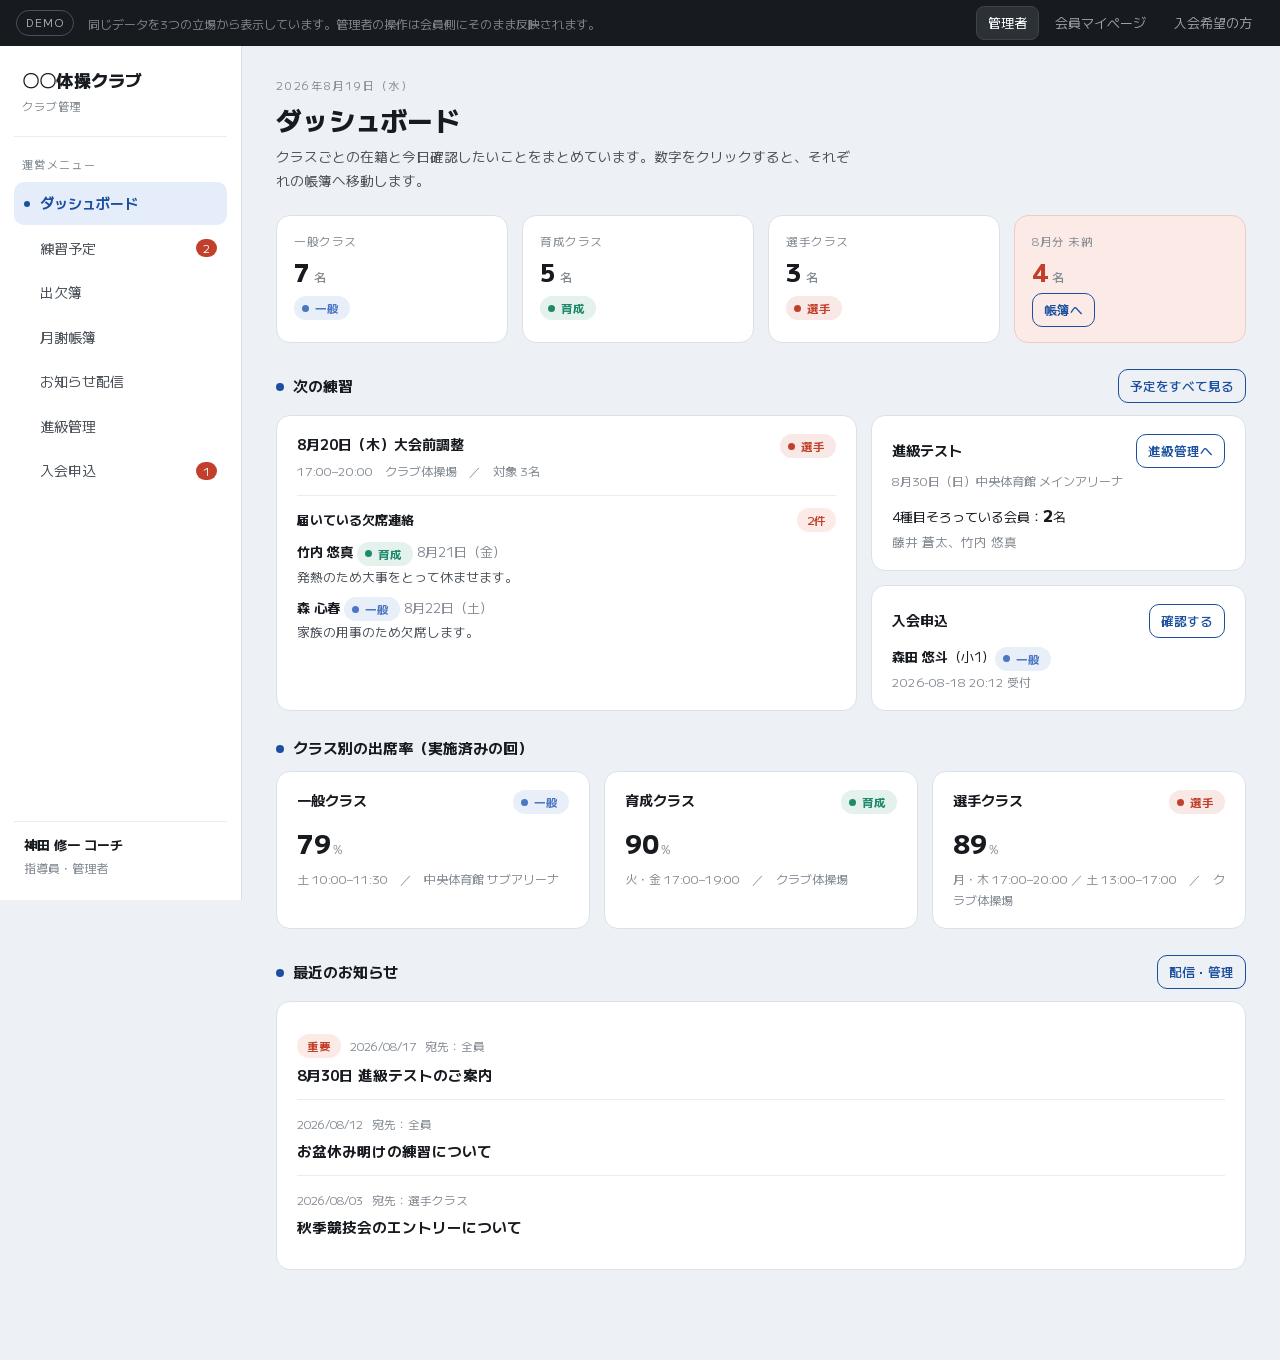
==== index.html @ c378fc6d "Rename index (6).html to index.html" ====
<!DOCTYPE html>
<html lang="ja">
<head>
<meta charset="utf-8">
<meta name="viewport" content="width=device-width, initial-scale=1">
<title>〇〇体操クラブ ｜ クラブ管理システム（デモ）</title>
<meta name="description" content="練習予定・出欠・月謝・お知らせ・進級・入会手続きをまとめた体操クラブ管理システムの画面モック">
<link rel="preconnect" href="https://fonts.googleapis.com">
<link rel="preconnect" href="https://fonts.gstatic.com" crossorigin>
<link href="https://fonts.googleapis.com/css2?family=M+PLUS+1:wght@400;500;700;800&display=swap" rel="stylesheet">
<style>
:root{
  --ink:#171a1f; --ink70:#4b5158; --ink45:#848b93;
  --chalk:#edf0f5; --card:#fff; --line:#dbe1e9; --line-soft:#e9edf2;
  --mat:#1b4fa0; --mat-mid:#2c66c2; --mat-pale:#e5edfa;
  --gen:#4a76c4; --dev:#1f8a6b; --ath:#c2402b;
  --ok:#1f8a6b; --ok-pale:#e2f2ec;
  --bad:#c2402b; --bad-pale:#fbeae6;
  --warn:#a9762a; --warn-pale:#fbf1dd;
  --r:14px;
}
*{box-sizing:border-box}
html,body{margin:0;padding:0}
body{
  background:var(--chalk); color:var(--ink);
  font-family:"M PLUS 1",-apple-system,BlinkMacSystemFont,"Hiragino Sans","Noto Sans JP",sans-serif;
  font-size:15px; line-height:1.75; -webkit-font-smoothing:antialiased;
}
h1,h2,h3,h4{margin:0;font-weight:700;line-height:1.45}
p{margin:0}
button{font:inherit;color:inherit;cursor:pointer}
a{color:var(--mat)}
.dela{font-weight:800}
.num{font-variant-numeric:tabular-nums}

/* ---------- demo bar ---------- */
.demobar{position:sticky;top:0;z-index:60;background:var(--ink);color:#e8ecf1;
  display:flex;align-items:center;gap:14px;padding:0 16px;height:46px}
.demobar .tag{font-size:11px;letter-spacing:.14em;border:1px solid #4a5058;border-radius:99px;padding:2px 9px;color:#aeb5bd;white-space:nowrap}
.demobar .hint{font-size:12px;color:#7d848c}
@media(max-width:820px){.demobar .hint{display:none}}
.roleset{display:flex;gap:4px;margin-left:auto;overflow:auto}
.roleset button{background:transparent;border:1px solid transparent;color:#99a1a9;border-radius:8px;padding:5px 11px;font-size:13px;white-space:nowrap}
.roleset button:hover{color:#fff}
.roleset button[aria-pressed=true]{background:#2c3138;color:#fff;border-color:#3e444c}

/* ---------- shell ---------- */
.shell{display:grid;grid-template-columns:242px 1fr;align-items:start}
.side{position:sticky;top:46px;height:calc(100vh - 46px);background:var(--card);
  border-right:1px solid var(--line);padding:22px 14px;display:flex;flex-direction:column}
.brand{padding:0 8px 18px;border-bottom:1px solid var(--line-soft);margin-bottom:16px}
.brand .nm{font-weight:800;font-size:17px;letter-spacing:.01em;display:block;line-height:1.4}
.brand .sub{font-size:11px;color:var(--ink45);letter-spacing:.1em;margin-top:4px}
.navlabel{font-size:11px;color:var(--ink45);letter-spacing:.12em;padding:0 8px;margin:2px 0 8px}
.nav{display:flex;flex-direction:column;gap:2px}
.nav button{display:flex;align-items:center;gap:10px;width:100%;text-align:left;background:none;border:0;
  padding:9px 10px;border-radius:10px;color:var(--ink70);font-size:14px}
.nav button:hover{background:var(--chalk);color:var(--ink)}
.nav button[aria-current=page]{background:var(--mat-pale);color:var(--mat);font-weight:700}
.nav .mk{width:6px;height:6px;border-radius:99px;background:transparent;flex:none}
.nav button[aria-current=page] .mk{background:var(--mat)}
.nav .badge{margin-left:auto;background:var(--bad);color:#fff;border-radius:99px;font-size:11px;padding:0 7px;line-height:18px}
.whoami{margin-top:auto;padding:12px 10px 0;border-top:1px solid var(--line-soft);font-size:12px;color:var(--ink45)}
.whoami b{display:block;color:var(--ink);font-size:13px}
.main{padding:30px 34px 90px;max-width:1140px}

/* ========== PC / スマホ の切り替え（body[data-ui] で分岐） ========== */
.mtop,.tabbar,.sheet{display:none}

body[data-ui=mobile] .side{display:none}
body[data-ui=mobile] .shell{grid-template-columns:1fr}
body[data-ui=mobile] .main{padding:16px 14px calc(78px + env(safe-area-inset-bottom))}

/* 上部アプリバー */
body[data-ui=mobile] .mtop{display:flex;align-items:center;gap:10px;position:sticky;top:46px;z-index:40;
  background:var(--card);border-bottom:1px solid var(--line);padding:10px 14px}
body[data-ui=mobile] .mtop .nm{font-weight:800;font-size:14px;line-height:1.3}
body[data-ui=mobile] .mtop .nm small{display:block;font-weight:400;font-size:11px;color:var(--ink45)}
body[data-ui=mobile] .mtop .who{margin-left:auto;font-size:11px;color:var(--ink45);text-align:right;line-height:1.4}
body[data-ui=mobile] .mtop .who b{display:block;color:var(--ink);font-size:12px;font-weight:700}

/* 下部タブバー */
body[data-ui=mobile] .tabbar{display:flex;position:fixed;left:0;right:0;bottom:0;z-index:55;
  background:var(--card);border-top:1px solid var(--line);
  padding:6px 4px calc(6px + env(safe-area-inset-bottom));box-shadow:0 -2px 14px rgba(18,20,24,.05)}
.tabbar button{flex:1;background:none;border:0;padding:5px 2px 3px;border-radius:10px;
  display:flex;flex-direction:column;align-items:center;gap:3px;color:var(--ink45);position:relative}
.tabbar button svg{width:22px;height:22px;stroke:currentColor;fill:none;stroke-width:1.7;stroke-linecap:round;stroke-linejoin:round}
.tabbar .tl{font-size:10.5px;letter-spacing:-.02em;line-height:1.2}
.tabbar button[aria-current=page]{color:var(--mat)}
.tabbar button[aria-current=page] .tl{font-weight:700}
.tabbar .dot{position:absolute;top:2px;right:calc(50% - 18px);min-width:15px;height:15px;line-height:15px;
  border-radius:99px;background:var(--bad);color:#fff;font-size:9.5px;font-weight:700;text-align:center;padding:0 4px}

/* 「その他」のボトムシート */
.sheet{position:fixed;inset:0;z-index:70;align-items:flex-end}
.sheet.on{display:flex}
.sheet .bg{position:absolute;inset:0;background:rgba(18,20,24,.42)}
.sheet .panel{position:relative;width:100%;background:#fff;border-radius:18px 18px 0 0;
  padding:10px 14px calc(18px + env(safe-area-inset-bottom));max-height:76vh;overflow:auto}
.sheet .grip{width:38px;height:4px;border-radius:99px;background:var(--line);margin:4px auto 12px}
.sheet .item{display:flex;align-items:center;gap:12px;width:100%;background:none;border:0;
  padding:13px 8px;border-radius:12px;font-size:15px;color:var(--ink);text-align:left}
.sheet .item:active{background:var(--chalk)}
.sheet .item svg{width:21px;height:21px;stroke:var(--ink45);fill:none;stroke-width:1.7;stroke-linecap:round;stroke-linejoin:round}
.sheet .item[aria-current=page]{color:var(--mat);font-weight:700}
.sheet .item[aria-current=page] svg{stroke:var(--mat)}
.sheet .item .badge{margin-left:auto;background:var(--bad);color:#fff;border-radius:99px;font-size:11px;padding:0 7px;line-height:18px}

/* スマホ向けの寸法調整 */
body[data-ui=mobile] .phead{margin-bottom:16px}
body[data-ui=mobile] .phead h1{font-size:21px}
body[data-ui=mobile] .phead .lede{font-size:12.5px;margin-top:6px}
body[data-ui=mobile] .card{padding:15px 16px;border-radius:12px}
body[data-ui=mobile] .sechead{margin:20px 0 10px}
body[data-ui=mobile] .g2,body[data-ui=mobile] .g3,body[data-ui=mobile] .g4,
body[data-ui=mobile] .g-2-1,body[data-ui=mobile] .gcards{grid-template-columns:1fr}
body[data-ui=mobile] .gstat{grid-template-columns:repeat(2,1fr);gap:10px}
body[data-ui=mobile] .stat{padding:12px 13px}
body[data-ui=mobile] .stat .v{font-size:21px}
body[data-ui=mobile] .btn{padding:9px 15px}
body[data-ui=mobile] .tabs{overflow-x:auto;flex-wrap:nowrap;padding-bottom:2px;margin:0 -14px;padding-left:14px;padding-right:14px}
body[data-ui=mobile] .tabs button{flex:none}
body[data-ui=mobile] .next{padding:18px 18px;border-radius:12px}
body[data-ui=mobile] .next .when{font-size:20px}
body[data-ui=mobile] .ses{gap:12px}
body[data-ui=mobile] .ses .a{width:100%;order:3;padding-left:70px}
body[data-ui=mobile] .ses{flex-wrap:wrap}
body[data-ui=mobile] .stamps{gap:6px}
body[data-ui=mobile] .stamp .ring{max-width:52px;font-size:17px}
body[data-ui=mobile] .modal .box{border-radius:16px 16px 0 0;align-self:flex-end;max-height:92vh}
body[data-ui=mobile] .modal{padding:0;align-items:flex-end}

/* スマホ用リスト（テーブルの代わり） */
.mlist{display:flex;flex-direction:column;gap:8px}
.mrow{display:flex;align-items:center;gap:11px;background:var(--card);border:1px solid var(--line);
  border-radius:12px;padding:11px 13px}
.mrow .t{flex:1;min-width:0}
.mrow .t b{display:block;font-size:14px;font-weight:700;line-height:1.35}
.mrow .t small{display:block;font-size:11.5px;color:var(--ink45);line-height:1.4}
.mrow .r{flex:none;text-align:right}
.seg{display:flex;gap:4px;flex:none}
.seg button{width:38px;height:36px;border-radius:9px;border:1px solid var(--line);background:#fff;
  font-size:15px;color:var(--ink45);padding:0}
.seg button[aria-pressed=true][data-v=present]{background:var(--ok-pale);border-color:var(--ok);color:var(--ok);font-weight:700}
.seg button[aria-pressed=true][data-v=late]{background:var(--warn-pale);border-color:var(--warn);color:var(--warn);font-weight:700}
.seg button[aria-pressed=true][data-v=absent]{background:var(--bad-pale);border-color:var(--bad);color:var(--bad);font-weight:700}
.picker{display:flex;gap:6px;overflow-x:auto;padding:2px 14px 4px;margin:0 -14px}
.picker button{flex:none;border:1px solid var(--line);background:var(--card);border-radius:12px;
  padding:8px 12px;font-size:12.5px;color:var(--ink70);line-height:1.35;text-align:center;white-space:nowrap}
.picker button b{display:block;font-size:15px;font-weight:800;color:var(--ink)}
.picker button[aria-pressed=true]{background:var(--ink);border-color:var(--ink);color:#fff}
.picker button[aria-pressed=true] b{color:#fff}

@media(prefers-reduced-motion:reduce){*{transition:none!important;animation:none!important}}

/* ---------- head ---------- */
.phead{margin-bottom:22px}
.eyebrow{font-size:11px;letter-spacing:.16em;color:var(--ink45);margin-bottom:7px}
.phead h1{font-weight:800;font-size:26px;letter-spacing:.01em;line-height:1.35}
.phead .lede{color:var(--ink70);font-size:13.5px;margin-top:8px;max-width:64ch}

/* ---------- primitives ---------- */
.card{background:var(--card);border:1px solid var(--line);border-radius:var(--r);padding:18px 20px}
.card h3{font-size:14px}
.card .cardnote{font-size:12px;color:var(--ink45);margin-top:2px}
.grid{display:grid;gap:14px}
.g2{grid-template-columns:repeat(2,1fr)}
.g3{grid-template-columns:repeat(3,1fr)}
.g4{grid-template-columns:repeat(4,1fr)}
.g-2-1{grid-template-columns:1.55fr 1fr}
@media(max-width:920px){.g2,.g3,.g4,.g-2-1{grid-template-columns:1fr}}
.stack{display:flex;flex-direction:column;gap:14px}
.row{display:flex;align-items:center;gap:10px;flex-wrap:wrap}
.spread{display:flex;align-items:baseline;justify-content:space-between;gap:12px}
.sechead{display:flex;align-items:center;justify-content:space-between;gap:12px;margin:26px 0 12px;flex-wrap:wrap}
.sechead h2{font-size:15px}
.sechead h2::before{content:"";display:inline-block;width:8px;height:8px;border-radius:99px;background:var(--mat);margin-right:9px;vertical-align:1px}

.stat{background:var(--card);border:1px solid var(--line);border-radius:var(--r);padding:15px 17px}
.stat .k{font-size:11.5px;color:var(--ink45);letter-spacing:.05em}
.stat .v{font-weight:800;font-size:24px;line-height:1.3;margin-top:5px}
.stat .v small{font-weight:500;font-size:12px;color:var(--ink45);margin-left:4px}
.stat.warn{border-color:#eccdc4;background:var(--bad-pale)}
.stat.warn .v{color:var(--bad)}

.btn{border:1px solid var(--mat);background:var(--mat);color:#fff;border-radius:10px;padding:8px 15px;font-size:13.5px;font-weight:500}
.btn:hover{background:var(--mat-mid);border-color:var(--mat-mid)}
.btn.ghost{background:transparent;color:var(--mat)}
.btn.ghost:hover{background:var(--mat-pale)}
.btn.quiet{background:transparent;color:var(--ink70);border-color:var(--line)}
.btn.quiet:hover{background:var(--chalk);color:var(--ink)}
.btn.sm{padding:5px 11px;font-size:12.5px}
.btn:disabled{opacity:.42;cursor:not-allowed}

.pill{display:inline-flex;align-items:center;gap:5px;border-radius:99px;padding:2px 10px;font-size:11.5px;font-weight:500;white-space:nowrap}
.pill.ok{background:var(--ok-pale);color:var(--ok)}
.pill.bad{background:var(--bad-pale);color:var(--bad)}
.pill.wait{background:var(--warn-pale);color:var(--warn)}
.pill.info{background:var(--mat-pale);color:var(--mat)}
.pill.mute{background:var(--chalk);color:var(--ink45)}

/* ---------- class chip: 構造の芯 ---------- */
.chip{display:inline-flex;align-items:center;gap:6px;border-radius:99px;padding:2px 11px 2px 8px;
  font-size:11.5px;font-weight:700;white-space:nowrap;color:var(--c);background:color-mix(in srgb,var(--c) 12%,#fff)}
.chip::before{content:"";width:7px;height:7px;border-radius:99px;background:var(--c);flex:none}
.chip.lg{font-size:13px;padding:4px 14px 4px 11px}
.tabs{display:flex;gap:6px;flex-wrap:wrap}
.tabs button{background:var(--card);border:1px solid var(--line);border-radius:99px;padding:6px 14px;font-size:13px;color:var(--ink70)}
.tabs button:hover{border-color:var(--ink45)}
.tabs button[aria-pressed=true]{background:var(--ink);border-color:var(--ink);color:#fff;font-weight:700}

table{width:100%;border-collapse:collapse;font-size:13.5px}
th,td{padding:9px 10px;border-bottom:1px solid var(--line-soft);text-align:left;vertical-align:middle}
th{font-size:11.5px;letter-spacing:.05em;color:var(--ink45);font-weight:500;white-space:nowrap}
tbody tr:last-child td{border-bottom:0}
.tablewrap{overflow-x:auto;-webkit-overflow-scrolling:touch}
.namecell{white-space:nowrap;font-weight:500}
.namecell small{display:block;font-weight:400;color:var(--ink45);font-size:11.5px;line-height:1.35}
.empty{border:1px dashed var(--line);border-radius:var(--r);padding:26px;text-align:center;color:var(--ink45);font-size:13px}
.empty b{display:block;color:var(--ink);font-size:14px;margin-bottom:4px}

label.f{display:block;font-size:12px;color:var(--ink70);margin-bottom:5px}
input[type=text],input[type=date],input[type=time],input[type=tel],input[type=email],select,textarea{
  width:100%;font:inherit;font-size:14px;padding:9px 11px;border:1px solid var(--line);border-radius:10px;background:#fff;color:var(--ink)}
textarea{min-height:96px;resize:vertical;line-height:1.7}
input:focus,select:focus,textarea:focus,button:focus-visible{outline:2px solid var(--mat-mid);outline-offset:2px}
.field{margin-bottom:14px}
.help{font-size:11.5px;color:var(--ink45);margin-top:5px}

/* ---------- signature: 進級カード ---------- */
.lvcard{background:var(--card);border:1px solid var(--line);border-radius:var(--r);overflow:hidden}
.lvcard .lvhead{display:flex;align-items:center;gap:10px;padding:12px 16px;background:color-mix(in srgb,var(--c) 9%,#fff);border-bottom:1px solid color-mix(in srgb,var(--c) 22%,#fff)}
.lvcard .lvbadge{font-weight:800;font-size:17px;color:var(--c);background:#fff;
  border:2px solid var(--c);border-radius:10px;padding:2px 10px;line-height:1.5;flex:none}
.lvcard .lvname{font-weight:700;font-size:14.5px;line-height:1.3}
.lvcard .lvname small{display:block;font-weight:400;font-size:11.5px;color:var(--ink45)}
.lvcard .lvbody{padding:14px 16px 16px}
.stamps{display:grid;grid-template-columns:repeat(4,1fr);gap:8px}
.stamp{background:none;border:0;padding:0;text-align:center}
.stamp .ring{width:100%;aspect-ratio:1;max-width:60px;margin:0 auto;border-radius:99px;
  border:2px dashed var(--line);display:flex;align-items:center;justify-content:center;
  font-weight:800;font-size:19px;color:#c9d0d9;background:#fbfcfe;transition:.15s}
.stamp .lb{display:block;font-size:11px;color:var(--ink45);margin-top:6px;letter-spacing:-.02em}
.stamp[data-on=true] .ring{border-style:solid;border-color:var(--c);color:var(--c);background:color-mix(in srgb,var(--c) 11%,#fff);transform:rotate(-6deg)}
.stamp[data-on=true] .lb{color:var(--ink);font-weight:700}
.stamp:hover .ring{border-color:var(--ink45)}
.stamp[disabled]{cursor:default}
.stamp[disabled]:hover .ring{border-color:var(--line)}
.stamp[disabled][data-on=true]:hover .ring{border-color:var(--c)}
.lvfoot{display:flex;align-items:center;justify-content:space-between;gap:10px;margin-top:14px;padding-top:12px;border-top:1px solid var(--line-soft)}
.lvfoot .cnt{font-size:12px;color:var(--ink45)}
.lvfoot .cnt b{font-weight:800;font-size:15px;color:var(--ink)}

/* 級の道のり */
.ladder{margin-top:4px}
.ladtrack{display:flex;gap:2px;height:14px}
.ladtrack i{flex:1;background:var(--c,#ddd);border-radius:3px}
.ladtrack i.future{background:var(--line-soft)}
.ladtrack i.now{box-shadow:0 0 0 2px var(--ink)}
.ladticks{display:flex;margin-top:5px}
.ladticks span{flex:1;text-align:center;font-size:9.5px;color:var(--ink45);letter-spacing:-.05em}
.ladticks span.now{color:var(--ink);font-weight:700}

/* ---------- 出席簿 ---------- */
.roll td.mark{text-align:center;padding:3px}
.roll th.day{text-align:center;font-size:11px;line-height:1.25;white-space:nowrap}
.roll th.day em{display:block;font-style:normal;font-size:10px;color:var(--ink45)}
.mk2{width:34px;height:30px;border-radius:8px;border:1px solid var(--line-soft);background:#fff;font-size:14px;line-height:1;color:var(--ink45)}
.mk2[data-v=present]{background:var(--ok-pale);border-color:#c3e0d4;color:var(--ok)}
.mk2[data-v=absent]{background:var(--bad-pale);border-color:#eecec5;color:var(--bad)}
.mk2[data-v=late]{background:var(--warn-pale);border-color:#e7d4a8;color:var(--warn)}
.mk2:hover{border-color:var(--ink45)}
.legend{display:flex;gap:14px;flex-wrap:wrap;font-size:11.5px;color:var(--ink45);margin-top:12px}
.legend span{display:inline-flex;align-items:center;gap:5px}
.legend i{width:16px;height:16px;border-radius:6px;display:inline-block;border:1px solid var(--line-soft)}

/* ---------- 月謝 ---------- */
.fee td.m{text-align:center;padding:4px}
.feecell{width:56px;height:30px;border-radius:8px;border:1px solid var(--line-soft);background:#fff;font-size:12px;color:var(--ink45)}
.feecell[data-v=paid]{background:var(--ok-pale);border-color:#c3e0d4;color:var(--ok);font-weight:700}
.feecell[data-v=unpaid]{background:var(--bad-pale);border-color:#eecec5;color:var(--bad)}
.feecell:hover{border-color:var(--ink45)}

/* ---------- schedule ---------- */
.seslist{display:flex;flex-direction:column}
.ses{display:flex;gap:16px;padding:14px 0;border-bottom:1px solid var(--line-soft)}
.ses:last-child{border-bottom:0}
.ses .d{width:58px;flex:none;text-align:center;border-right:1px solid var(--line-soft);padding-right:12px}
.ses .d .dd{font-weight:800;font-size:21px;line-height:1.2}
.ses .d .mm,.ses .d .wd{font-size:10.5px;color:var(--ink45);letter-spacing:.05em}
.ses .d.sat .wd{color:var(--mat)}
.ses .d.sun .wd{color:var(--bad)}
.ses .b{flex:1;min-width:0}
.ses .b .ttl{font-weight:700;font-size:14.5px;display:flex;align-items:center;gap:8px;flex-wrap:wrap}
.ses .b .meta{font-size:12.5px;color:var(--ink70);margin-top:2px}
.ses .a{flex:none;display:flex;align-items:center;gap:8px}
.ses.special{background:var(--warn-pale);margin:0 -20px;padding:14px 20px;border-radius:10px;border-bottom:0}

.next{background:var(--mat);color:#fff;border-radius:var(--r);padding:22px 24px}
.next .k{font-size:11px;letter-spacing:.16em;color:#a8c2e6}
.next .when{font-weight:800;font-size:23px;margin-top:8px;line-height:1.35}
.next .where{font-size:13.5px;color:#cbdcf2;margin-top:5px}
.next .acts{display:flex;gap:8px;margin-top:16px;flex-wrap:wrap}
.next .acts button{border-radius:10px;padding:8px 15px;font-size:13.5px;border:1px solid rgba(255,255,255,.35);background:rgba(255,255,255,.1);color:#fff}
.next .acts button:hover{background:rgba(255,255,255,.2)}
.next .acts button.solid{background:#fff;color:var(--mat);border-color:#fff;font-weight:700}
.next .said{margin-top:14px;font-size:13px;color:#cbdcf2;border-top:1px solid rgba(255,255,255,.2);padding-top:12px}

/* ---------- news ---------- */
.newsitem{border-bottom:1px solid var(--line-soft);padding:14px 0}
.newsitem:last-child{border-bottom:0}
.newsitem .m{display:flex;align-items:center;gap:9px;font-size:11.5px;color:var(--ink45);flex-wrap:wrap}
.newsitem h4{margin:6px 0 0;font-size:14.5px}
.newsitem p{font-size:13px;color:var(--ink70);margin-top:4px}
.unread{width:6px;height:6px;border-radius:99px;background:var(--bad);display:inline-block;flex:none}

/* ---------- modal / toast ---------- */
.modal{position:fixed;inset:0;z-index:80;display:none;align-items:center;justify-content:center;padding:18px}
.modal.on{display:flex}
.modal .bg{position:absolute;inset:0;background:rgba(18,20,24,.45)}
.modal .box{position:relative;background:#fff;border-radius:16px;width:min(520px,100%);max-height:88vh;overflow:auto;padding:24px}
.modal h3{font-weight:800;font-size:18px;margin-bottom:6px}
.modal .mnote{font-size:12.5px;color:var(--ink45);margin-bottom:18px}
.modal .acts{display:flex;gap:8px;justify-content:flex-end;margin-top:20px}
.toast{position:fixed;left:50%;bottom:26px;transform:translate(-50%,14px);background:var(--ink);color:#fff;
  padding:11px 20px;border-radius:99px;font-size:13.5px;z-index:90;opacity:0;pointer-events:none;
  transition:opacity .18s,transform .18s;box-shadow:0 8px 26px rgba(0,0,0,.2);max-width:calc(100vw - 32px);text-align:center}
.toast.on{opacity:1;transform:translate(-50%,0)}

/* ---------- join ---------- */
.joinwrap{max-width:680px;margin:0 auto}
.steps{display:flex;margin-bottom:26px}
.steps div{flex:1;text-align:center;font-size:12px;color:var(--ink45);padding-bottom:9px;border-bottom:2px solid var(--line)}
.steps div.on{color:var(--mat);font-weight:700;border-color:var(--mat)}
.steps div.done{color:var(--ok);border-color:var(--ok)}
.terms{border:1px solid var(--line);border-radius:12px;padding:16px 18px;height:236px;overflow-y:auto;
  background:#fbfcfe;font-size:13px;line-height:1.9;color:var(--ink70)}
.terms h5{margin:14px 0 3px;font-size:13px;color:var(--ink);font-weight:700}
.terms h5:first-child{margin-top:0}
.agree{display:flex;gap:10px;align-items:flex-start;margin-top:16px;padding:13px 15px;background:var(--chalk);border-radius:12px;font-size:13.5px;cursor:pointer}
.agree input{margin-top:4px;width:17px;height:17px;flex:none;accent-color:var(--mat)}
.clspick{display:grid;gap:10px}
.clspick label{display:flex;gap:11px;align-items:flex-start;border:1px solid var(--line);border-radius:12px;padding:13px 15px;cursor:pointer;background:#fff}
.clspick label:hover{border-color:var(--ink45)}
.clspick input{margin-top:4px;width:17px;height:17px;flex:none;accent-color:var(--mat)}
.clspick .t{font-weight:700;font-size:14px;display:flex;align-items:center;gap:8px}
.clspick .s{font-size:12.5px;color:var(--ink45);margin-top:2px}
.done-seal{width:78px;height:78px;border-radius:99px;background:var(--ok-pale);color:var(--ok);
  display:flex;align-items:center;justify-content:center;margin:0 auto 18px;font-weight:800;font-size:30px}
.kv{display:grid;grid-template-columns:112px 1fr;gap:8px 14px;font-size:13.5px;margin-top:6px}
.kv dt{color:var(--ink45);font-size:12.5px}
.kv dd{margin:0}
</style>
</head>
<body>

<div class="demobar">
  <span class="tag">DEMO</span>
  <span class="hint">同じデータを3つの立場から表示しています。管理者の操作は会員側にそのまま反映されます。</span>
  <div class="roleset" id="roleset">
    <button data-role="admin">管理者</button>
    <button data-role="member">会員マイページ</button>
    <button data-role="guest">入会希望の方</button>
  </div>
</div>

<header class="mtop">
  <span class="nm">〇〇体操クラブ<small id="mtopview">ダッシュボード</small></span>
  <span class="who" id="mtopwho"></span>
</header>

<div class="shell">
  <aside class="side">
    <div class="brand"><span class="nm">〇〇体操クラブ</span><span class="sub" id="brandsub">クラブ管理</span></div>
    <div class="navlabel" id="navlabel">メニュー</div>
    <nav class="nav" id="nav"></nav>
    <div class="whoami" id="whoami"></div>
  </aside>
  <main class="main" id="main"></main>
</div>

<nav class="tabbar" id="tabbar"></nav>
<div class="sheet" id="sheet"><div class="bg" onclick="closeSheet()"></div>
  <div class="panel"><div class="grip"></div><div id="sheetbody"></div></div></div>

<div class="modal" id="modal"><div class="bg" onclick="closeModal()"></div><div class="box" id="modalbox"></div></div>
<div class="toast" id="toast"></div>

<script>
/* ============================================================
   データ（デモ用・ブラウザ内のみ。再読み込みで初期化）
   ============================================================ */
const CLS = {
  '一般':{c:'#4a76c4', fee:7000,  freq:'週1回', when:'土 10:00–11:30',                 place:'中央体育館 サブアリーナ',
          desc:'マット・跳び箱・鉄棒の基礎。楽しく体を動かしながら進級を目指します。'},
  '育成':{c:'#1f8a6b', fee:10000, freq:'週2回', when:'火・金 17:00–19:00',             place:'クラブ体操場',
          desc:'選手クラスを見据えた基礎づくり。指導員の推薦または選考で進みます。'},
  '選手':{c:'#c2402b', fee:15000, freq:'週3回', when:'月・木 17:00–20:00 ／ 土 13:00–17:00', place:'クラブ体操場',
          desc:'公式大会への出場を目指すクラス。選考を経てのご案内となります。'}
};
const CLASS_LIST = ['一般','育成','選手'];

/* 進級（級）— 入会から初段まで */
const LEVELS = ['入会','10級','9級','8級','7級','6級','5級','4級','3級','2級','1級','初段'];
const lvColor = i => `hsl(214 ${38+i*3}% ${78-i*4.2}%)`;
const EVENTS = ['マット','跳び箱','鉄棒','平均台'];

const FEE_MONTHS = ['2026-04','2026-05','2026-06','2026-07','2026-08'];
const THIS_MONTH = '2026-08';

let members = [
  {id:1, cls:'一般', name:'佐々木 陽菜', kana:'ささき ひな',   grade:'小2', guardian:'佐々木 恵',  tel:'090-1234-5678', lv:3,  joined:'2025-04', sib:false},
  {id:2, cls:'一般', name:'岡田 悠斗',   kana:'おかだ ゆうと', grade:'小1', guardian:'岡田 健一',  tel:'090-2233-1010', lv:1,  joined:'2026-04', sib:false},
  {id:3, cls:'一般', name:'三浦 結菜',   kana:'みうら ゆいな', grade:'小4', guardian:'三浦 亮',    tel:'080-5566-2233', lv:5,  joined:'2023-09', sib:true},
  {id:4, cls:'一般', name:'平野 大和',   kana:'ひらの やまと', grade:'小3', guardian:'平野 麻美',  tel:'090-7788-4411', lv:4,  joined:'2024-04', sib:false},
  {id:5, cls:'一般', name:'森 心春',     kana:'もり こはる',   grade:'年長',guardian:'森 康介',    tel:'080-3344-9900', lv:0,  joined:'2026-07', sib:false},
  {id:6, cls:'一般', name:'石川 楓',     kana:'いしかわ かえで',grade:'小2',guardian:'石川 彩',    tel:'090-1122-3344', lv:2,  joined:'2025-09', sib:false},
  {id:7, cls:'一般', name:'藤井 蒼太',   kana:'ふじい そうた', grade:'小5', guardian:'藤井 智子',  tel:'080-9911-2200', lv:5,  joined:'2023-04', sib:false},
  {id:8, cls:'育成', name:'上田 咲希',   kana:'うえだ さき',   grade:'小4', guardian:'上田 直子',  tel:'090-4455-6677', lv:7,  joined:'2022-06', sib:false},
  {id:9, cls:'育成', name:'中西 陸',     kana:'なかにし りく', grade:'小5', guardian:'中西 修',    tel:'080-6677-8899', lv:8,  joined:'2021-09', sib:false},
  {id:10,cls:'育成', name:'河合 美月',   kana:'かわい みつき', grade:'小3', guardian:'河合 直美',  tel:'090-3322-1100', lv:6,  joined:'2023-04', sib:false},
  {id:11,cls:'育成', name:'竹内 悠真',   kana:'たけうち ゆうま',grade:'小6',guardian:'竹内 拓也',  tel:'080-2211-3355', lv:8,  joined:'2021-04', sib:false},
  {id:12,cls:'育成', name:'西村 花',     kana:'にしむら はな', grade:'小4', guardian:'西村 里美',  tel:'090-8899-1122', lv:7,  joined:'2022-09', sib:true},
  {id:13,cls:'選手', name:'長谷川 凛',   kana:'はせがわ りん', grade:'中1', guardian:'長谷川 由香',tel:'080-1234-9876', lv:10, joined:'2019-04', sib:false},
  {id:14,cls:'選手', name:'宮本 蓮',     kana:'みやもと れん', grade:'中2', guardian:'宮本 誠',    tel:'090-5544-3322', lv:11, joined:'2018-04', sib:false},
  {id:15,cls:'選手', name:'大塚 里桜',   kana:'おおつか りお', grade:'小6', guardian:'大塚 麻衣',  tel:'080-7766-5544', lv:9,  joined:'2020-04', sib:false}
];
const ME = 8; // ログイン中：上田 咲希（育成クラス）の保護者

/* 練習日：クラスごと。past=実施済み */
let sessions = [
  /* 一般：土 */
  {id:'g01', cls:'一般', date:'2026-08-01', wd:'土', t:'10:00–11:30', place:'中央体育館 サブアリーナ', kind:'通常練習', past:true},
  {id:'g02', cls:'一般', date:'2026-08-08', wd:'土', t:'10:00–11:30', place:'中央体育館 サブアリーナ', kind:'跳び箱強化', past:true},
  {id:'g03', cls:'一般', date:'2026-08-22', wd:'土', t:'10:00–11:30', place:'中央体育館 サブアリーナ', kind:'進級テスト対策', past:false},
  {id:'g04', cls:'一般', date:'2026-08-29', wd:'土', t:'10:00–11:30', place:'中央体育館 サブアリーナ', kind:'通常練習', past:false},
  /* 育成：火・金 */
  {id:'d01', cls:'育成', date:'2026-08-04', wd:'火', t:'17:00–19:00', place:'クラブ体操場', kind:'通常練習', past:true},
  {id:'d02', cls:'育成', date:'2026-08-07', wd:'金', t:'17:00–19:00', place:'クラブ体操場', kind:'鉄棒集中', past:true},
  {id:'d03', cls:'育成', date:'2026-08-11', wd:'火', t:'17:00–19:00', place:'クラブ体操場', kind:'通常練習', past:true},
  {id:'d04', cls:'育成', date:'2026-08-18', wd:'火', t:'17:00–19:00', place:'クラブ体操場', kind:'通常練習', past:true},
  {id:'d05', cls:'育成', date:'2026-08-21', wd:'金', t:'17:00–19:00', place:'クラブ体操場', kind:'進級テスト対策', past:false},
  {id:'d06', cls:'育成', date:'2026-08-25', wd:'火', t:'17:00–19:00', place:'クラブ体操場', kind:'通常練習', past:false},
  {id:'d07', cls:'育成', date:'2026-08-28', wd:'金', t:'17:00–19:00', place:'クラブ体操場', kind:'通常練習', past:false},
  /* 選手：月・木・土 */
  {id:'a01', cls:'選手', date:'2026-08-03', wd:'月', t:'17:00–20:00', place:'クラブ体操場', kind:'通常練習', past:true},
  {id:'a02', cls:'選手', date:'2026-08-06', wd:'木', t:'17:00–20:00', place:'クラブ体操場', kind:'演技構成', past:true},
  {id:'a03', cls:'選手', date:'2026-08-08', wd:'土', t:'13:00–17:00', place:'クラブ体操場', kind:'通し練習', past:true},
  {id:'a04', cls:'選手', date:'2026-08-10', wd:'月', t:'17:00–20:00', place:'クラブ体操場', kind:'通常練習', past:true},
  {id:'a05', cls:'選手', date:'2026-08-13', wd:'木', t:'17:00–20:00', place:'クラブ体操場', kind:'通常練習', past:true},
  {id:'a06', cls:'選手', date:'2026-08-17', wd:'月', t:'17:00–20:00', place:'クラブ体操場', kind:'大会前調整', past:true},
  {id:'a07', cls:'選手', date:'2026-08-20', wd:'木', t:'17:00–20:00', place:'クラブ体操場', kind:'大会前調整', past:false},
  {id:'a08', cls:'選手', date:'2026-08-22', wd:'土', t:'13:00–17:00', place:'クラブ体操場', kind:'通し練習', past:false},
  {id:'a09', cls:'選手', date:'2026-08-24', wd:'月', t:'17:00–20:00', place:'クラブ体操場', kind:'通常練習', past:false},
  /* 全クラス合同 */
  {id:'x01', cls:'全体', date:'2026-08-30', wd:'日', t:'13:00–16:00', place:'中央体育館 メインアリーナ', kind:'進級テスト', past:false, special:true}
];
sessions.sort((a,b)=> a.date<b.date?-1 : a.date>b.date?1 : 0);
const sesMembers = s => s.cls==='全体' ? members : members.filter(m=>m.cls===s.cls);
const clsSessions = c => sessions.filter(s=>s.cls===c||s.cls==='全体');

/* 出欠簿 */
let attend = {};
(function seed(){
  const absents = {'g01':[5],'g02':[2,6],'d02':[10],'d04':[12],'a03':[15],'a06':[13]};
  const lates   = {'d01':[8],'d03':[9],'a02':[14],'g02':[3]};
  sessions.forEach(s=>{
    attend[s.id]={};
    if(!s.past) return;
    sesMembers(s).forEach(m=>{
      let v='present';
      if((absents[s.id]||[]).includes(m.id)) v='absent';
      if((lates[s.id]||[]).includes(m.id)) v='late';
      attend[s.id][m.id]=v;
    });
  });
})();

/* 欠席連絡 */
let absences = [
  {id:'ab1', sid:'d05', mid:11, reason:'発熱のため大事をとって休ませます。', at:'8/18 21:04'},
  {id:'ab2', sid:'g03', mid:5,  reason:'家族の用事のため欠席します。',       at:'8/17 12:30'}
];

/* 月謝 */
const feeOf = m => CLS[m.cls].fee - (m.sib?1000:0);
let fees = {};
members.forEach(m=>{ fees[m.id]={}; FEE_MONTHS.forEach(mo=>fees[m.id][mo]='paid'); });
fees[2]['2026-08']='unpaid'; fees[6]['2026-08']='unpaid'; fees[10]['2026-08']='unpaid'; fees[15]['2026-08']='unpaid';
fees[6]['2026-07']='unpaid';

/* 進級カードのスタンプ（現在の級で合格した種目） */
let stamps = {};
members.forEach(m=>{ stamps[m.id]={}; EVENTS.forEach(e=>stamps[m.id][e]=false); });
const setStamp=(id,arr)=>arr.forEach(e=>stamps[id][e]=true);
setStamp(1,['マット','跳び箱']); setStamp(2,['マット']); setStamp(3,['マット','跳び箱','鉄棒']);
setStamp(4,['マット','平均台']); setStamp(6,['マット','跳び箱']); setStamp(7,['マット','跳び箱','鉄棒','平均台']);
setStamp(8,['マット','跳び箱','鉄棒']); setStamp(9,['マット','鉄棒']); setStamp(10,['マット','跳び箱','平均台']);
setStamp(11,['マット','跳び箱','鉄棒','平均台']); setStamp(12,['跳び箱','鉄棒']);
setStamp(13,['マット','跳び箱','鉄棒']); setStamp(15,['マット','平均台']);

/* お知らせ（宛先はクラス単位） */
let news = [
  {id:'n1', date:'2026-08-17', title:'8月30日 進級テストのご案内', to:'全員', important:true, unread:true,
   body:'8月30日（日）13時より、中央体育館メインアリーナで進級テストを行います。受験されるお子さまは12時40分にお集まりください。テスト料は1,000円、当日受付にてお納めください。保護者の方は2階観覧席からご覧いただけます。'},
  {id:'n2', date:'2026-08-12', title:'お盆休み明けの練習について', to:'全員', important:false, unread:true,
   body:'8月17日（月）より通常どおり練習を再開します。体育館内が高温になっていますので、水筒を必ずお持たせください。'},
  {id:'n3', date:'2026-08-03', title:'秋季競技会のエントリーについて', to:'選手クラス', important:false, unread:false,
   body:'10月4日（日）開催の県秋季競技会のエントリーを受け付けます。出場を希望される方は8月末までに指導員へお申し出ください。参加費は3,500円です。'},
  {id:'n4', date:'2026-07-28', title:'夏休み特別練習の写真をお渡しします', to:'全員', important:false, unread:false,
   body:'特別練習で撮影した集合写真ができあがりました。次回の練習時に各ご家庭へお渡しします。'},
  {id:'n5', date:'2026-07-10', title:'育成クラスの練習時間変更について', to:'育成クラス', important:false, unread:false,
   body:'8月の金曜クラスは、体操場の都合により17時00分開始（従来より30分繰り上げ）となります。お迎えの時間にご注意ください。'}
];
const newsFor = m => news.filter(n=>n.to==='全員'||n.to===m.cls+'クラス');

/* 入会申込 */
let applications = [
  {id:'p1', at:'2026-08-18 20:12', child:'森田 悠斗', kana:'もりた ゆうと', grade:'小1', want:'一般',
   guardian:'森田 麻衣', tel:'090-1111-2222', email:'morita@example.com', note:'体験に一度参加しました。', status:'未確認'},
  {id:'p2', at:'2026-08-12 09:40', child:'大野 結菜', kana:'おおの ゆいな', grade:'小3', want:'育成',
   guardian:'大野 剛', tel:'080-3333-4444', email:'ohno@example.com', note:'前のクラブで3級まで進んでいました。', status:'確認済'}
];

/* 進級の記録 */
let promotions = [
  {id:'r1', date:'2026-03-22', mid:8,  from:6, to:7},
  {id:'r2', date:'2026-03-22', mid:3,  from:4, to:5},
  {id:'r3', date:'2026-03-22', mid:13, from:9, to:10},
  {id:'r4', date:'2025-11-16', mid:8,  from:5, to:6},
  {id:'r5', date:'2025-11-16', mid:10, from:5, to:6},
  {id:'r6', date:'2025-11-16', mid:9,  from:7, to:8}
];

/* ============================================================
   状態
   ============================================================ */
/* [ビュー, サイドバーの名前, タブバーの短い名前, アイコン, タブバーに出すか] */
const NAVS = {
  admin:[['home','ダッシュボード','ホーム','home',1],['schedule','練習予定','予定','cal',1],
         ['roll','出欠簿','出欠','check',1],['fees','月謝帳簿','月謝','yen',1],
         ['news','お知らせ配信','お知らせ','bell',0],['rank','進級管理','進級','star',0],
         ['apply','入会申込','入会申込','user',0]],
  member:[['home','ホーム','ホーム','home',1],['schedule','練習予定・欠席連絡','予定','cal',1],
          ['news','お知らせ','お知らせ','bell',1],['rank','進級カード','進級','star',1],
          ['roll','出欠の記録','出欠','check',0],['fees','月謝の記録','月謝','yen',0]],
  guest:[['join','入会のお手続き','入会','user',1]]
};
const ICONS = {
  home:'<path d="M3 11l9-8 9 8"/><path d="M5 10v10h14V10"/>',
  cal:'<rect x="3" y="5" width="18" height="16" rx="2"/><path d="M3 10h18M8 3v4M16 3v4"/>',
  check:'<path d="M4 6h10M4 12h10M4 18h10"/><path d="M17 16l2 2 3-4"/>',
  yen:'<path d="M7 4l5 7 5-7"/><path d="M12 11v9M8 13h8M8 17h8"/>',
  bell:'<path d="M18 15V10a6 6 0 10-12 0v5l-2 3h16z"/><path d="M10 21h4"/>',
  star:'<path d="M12 3l2.6 5.6 6 .8-4.4 4.3 1.1 6.1L12 17l-5.3 2.8 1.1-6.1L3.4 9.4l6-.8z"/>',
  user:'<circle cx="12" cy="8" r="4"/><path d="M4 21a8 8 0 0116 0"/>',
  more:'<circle cx="5" cy="12" r="1.6"/><circle cx="12" cy="12" r="1.6"/><circle cx="19" cy="12" r="1.6"/>'
};
const svg = k => `<svg viewBox="0 0 24 24" aria-hidden="true">${ICONS[k]}</svg>`;

let state = {role:'admin', view:'home', cls:'育成', joinStep:1, agreed:false, applyDraft:{},
             sid:null, fm:'2026-08'};

/* ---------- PC / スマホ の切り替え ---------- */
const MQ = window.matchMedia('(max-width: 860px)');
const isM = () => MQ.matches;
function applyUI(){ document.body.dataset.ui = isM() ? 'mobile' : 'pc'; }
MQ.addEventListener ? MQ.addEventListener('change',()=>{applyUI();closeSheet();render();})
                    : MQ.addListener(()=>{applyUI();render();});

function go(role,view){ state.role=role; state.view=view; location.hash='#/'+role+'/'+view;
  closeSheet(); render(); }
function readHash(){
  const m=(location.hash||'').match(/^#\/(admin|member|guest)\/([a-z]+)/);
  if(m){state.role=m[1];state.view=m[2];} else {state.role='admin';state.view='home';}
  if(!NAVS[state.role].some(n=>n[0]===state.view)) state.view=NAVS[state.role][0][0];
}
window.addEventListener('hashchange',()=>{readHash();render();});
function openSheet(){
  const rest = NAVS[state.role].filter(n=>!n[4]);
  document.getElementById('sheetbody').innerHTML = rest.map(([v,l,,ic])=>
    `<button class="item" onclick="go('${state.role}','${v}')" ${state.view===v?'aria-current="page"':''}>
      ${svg(ic)}${l}${navBadge(v)}</button>`).join('');
  document.getElementById('sheet').classList.add('on');
}
function closeSheet(){const s=document.getElementById('sheet'); if(s) s.classList.remove('on');}
function setCls(c){state.cls=c;state.sid=null;render();}
function setSid(id){state.sid=id;render();}
function setFm(mo){state.fm=mo;render();}

/* ---------- 小道具 ---------- */
const me=()=>members.find(m=>m.id===ME);
const mem=id=>members.find(m=>m.id===id);
const ses=id=>sessions.find(s=>s.id===id);
const fmtD=d=>{const[,m,dd]=d.split('-');return `${+m}月${+dd}日`;};
const fmtMon=mo=>(+mo.split('-')[1])+'月';
const yen=n=>'¥'+n.toLocaleString('ja-JP');
const esc=s=>String(s).replace(/[&<>"]/g,c=>({'&':'&amp;','<':'&lt;','>':'&gt;','"':'&quot;'}[c]));
const chip=(c,lg)=>`<span class="chip ${lg?'lg':''}" style="--c:${c==='全体'?'#5a636d':CLS[c].c}">${c==='全体'?'全クラス':c}</span>`;
const unpaidList=()=>members.filter(m=>fees[m.id][THIS_MONTH]==='unpaid');

function toast(msg){const t=document.getElementById('toast');t.textContent=msg;t.classList.add('on');
  clearTimeout(t._h);t._h=setTimeout(()=>t.classList.remove('on'),2600);}
function openModal(h){document.getElementById('modalbox').innerHTML=h;document.getElementById('modal').classList.add('on');}
function closeModal(){document.getElementById('modal').classList.remove('on');}
document.addEventListener('keydown',e=>{if(e.key==='Escape')closeModal();});

function attendRate(mid){
  const m=mem(mid);
  const past=clsSessions(m.cls).filter(s=>s.past);
  if(!past.length) return {p:0,total:0,pct:0};
  const p=past.filter(s=>['present','late'].includes(attend[s.id][mid])).length;
  return {p,total:past.length,pct:Math.round(p/past.length*100)};
}
function stampCount(id){return EVENTS.filter(e=>stamps[id][e]).length;}
function readyToPromote(id){return stampCount(id)===EVENTS.length && mem(id).lv<LEVELS.length-1;}

/* 級の道のり */
function ladder(lv){
  const track=LEVELS.map((_,i)=>`<i class="${i>lv?'future':''}${i===lv?' now':''}" style="--c:${lvColor(i)}"></i>`).join('');
  const ticks=LEVELS.map((l,i)=>`<span class="${i===lv?'now':''}">${i===lv?l:(i===0?'入会':i===LEVELS.length-1?'初段':'')}</span>`).join('');
  return `<div class="ladder"><div class="ladtrack">${track}</div><div class="ladticks">${ticks}</div></div>`;
}

/* 進級カード（このモックの中心） */
function levelCard(m,{editable=false,showName=true}={}){
  const c=CLS[m.cls].c, n=stampCount(m.id), ready=readyToPromote(m.id);
  return `<div class="lvcard" style="--c:${c}">
    <div class="lvhead">
      <span class="lvbadge">${LEVELS[m.lv]}</span>
      ${showName?`<span class="lvname">${m.name}<small>${m.grade}・${m.cls}クラス</small></span>`:
        `<span class="lvname">進級カード<small>${EVENTS.length}種目そろうと次の級へ</small></span>`}
      ${ready?'<span class="pill ok" style="margin-left:auto">昇級できます</span>':''}
    </div>
    <div class="lvbody">
      <div class="stamps">${EVENTS.map(e=>{
        const on=stamps[m.id][e];
        return `<button class="stamp" data-on="${on}" ${editable?`onclick="toggleStamp(${m.id},'${e}')"`:'disabled'}
          aria-label="${m.name} ${e} ${on?'合格':'未合格'}">
          <span class="ring">${on?'合':'—'}</span><span class="lb">${e}</span></button>`;}).join('')}
      </div>
      <div class="lvfoot">
        <span class="cnt">合格 <b>${n}</b> / ${EVENTS.length} 種目</span>
        ${editable?`<button class="btn sm" onclick="promote(${m.id})" ${ready?'':'disabled'}>${LEVELS[m.lv+1]||'—'}に進級</button>`
          :`<span class="cnt">${m.lv>=LEVELS.length-1?'最高位です':'次は '+LEVELS[m.lv+1]}</span>`}
      </div>
    </div>
  </div>`;
}
function toggleStamp(id,e){stamps[id][e]=!stamps[id][e];render();}
function promote(id){
  const m=mem(id);
  if(!readyToPromote(id)){toast('4種目すべて合格すると進級できます');return;}
  const from=m.lv; m.lv++;
  EVENTS.forEach(e=>stamps[id][e]=false);
  promotions.unshift({id:'r'+Date.now(),date:'2026-08-30',mid:id,from,to:m.lv});
  render(); toast(`${m.name} さんを ${LEVELS[m.lv]} に進級登録しました`);
}

/* ============================================================
   レンダリング
   ============================================================ */
function render(){
  document.querySelectorAll('#roleset button').forEach(b=>b.setAttribute('aria-pressed',b.dataset.role===state.role));
  document.getElementById('brandsub').textContent =
    state.role==='admin'?'クラブ管理':state.role==='member'?'マイページ':'入会のご案内';
  document.getElementById('navlabel').textContent =
    state.role==='admin'?'運営メニュー':state.role==='member'?'メニュー':'手続き';

  document.getElementById('nav').innerHTML=NAVS[state.role].map(([v,l])=>
    `<button onclick="go('${state.role}','${v}')" ${state.view===v?'aria-current="page"':''}><span class="mk"></span>${l}${navBadge(v)}</button>`
  ).join('');

  const who = state.role==='admin'?'<b>神田 修一 コーチ</b>指導員・管理者':
    state.role==='member'?`<b>${me().guardian} 様</b>${me().name}（${me().grade}・${me().cls}クラス）の保護者`:
    '<b>ゲスト表示</b>まだ会員ではない方の画面';
  document.getElementById('whoami').innerHTML = who;
  document.getElementById('mtopwho').innerHTML =
    state.role==='admin'?'<b>神田コーチ</b>管理者':
    state.role==='member'?`<b>${me().guardian} 様</b>保護者`:'<b>ゲスト</b>未入会';
  document.getElementById('mtopview').textContent =
    (NAVS[state.role].find(n=>n[0]===state.view)||['','',''])[1];

  /* 下部タブバー：主要4つ ＋ その他 */
  const bar = NAVS[state.role].filter(n=>n[4]);
  const rest = NAVS[state.role].filter(n=>!n[4]);
  const restBadge = rest.reduce((s,n)=>s+badgeCount(n[0]),0);
  document.getElementById('tabbar').innerHTML =
    bar.map(([v,,sh,ic])=>{const c=badgeCount(v);
      return `<button onclick="go('${state.role}','${v}')" ${state.view===v?'aria-current="page"':''}>
        ${svg(ic)}<span class="tl">${sh}</span>${c?`<span class="dot">${c}</span>`:''}</button>`;}).join('')
    + (rest.length?`<button onclick="openSheet()" ${rest.some(n=>n[0]===state.view)?'aria-current="page"':''}>
        ${svg('more')}<span class="tl">その他</span>${restBadge?`<span class="dot">${restBadge}</span>`:''}</button>`:'');

  const fn=({
    'admin:home':adminHome,'admin:schedule':adminSchedule,'admin:roll':adminRoll,'admin:fees':adminFees,
    'admin:news':adminNews,'admin:rank':adminRank,'admin:apply':adminApply,
    'member:home':memHome,'member:schedule':memSchedule,'member:roll':memRoll,'member:fees':memFees,
    'member:news':memNews,'member:rank':memRank,'guest:join':guestJoin
  })[state.role+':'+state.view];
  document.getElementById('main').innerHTML=fn?fn():'';
  window.scrollTo({top:0});
}
function badgeCount(v){
  if(state.role==='admin'&&v==='apply') return applications.filter(a=>a.status==='未確認').length;
  if(state.role==='admin'&&v==='schedule') return absences.length;
  if(state.role==='member'&&v==='news') return newsFor(me()).filter(n=>n.unread).length;
  return 0;
}
const navBadge = v => {const c=badgeCount(v); return c?`<span class="badge">${c}</span>`:'';};
const head=(e,t,l)=>`<div class="phead"><div class="eyebrow">${e}</div><h1>${t}</h1>${l?`<p class="lede">${l}</p>`:''}</div>`;
const clsTabs=(extra)=>`<div class="tabs">${(extra?['全て']:[]).concat(CLASS_LIST).map(c=>
  `<button onclick="setCls('${c}')" aria-pressed="${state.cls===c}">${c==='全て'?'全クラス':c+'クラス'}</button>`).join('')}</div>`;

/* ---------------- 管理者 ---------------- */
function adminHome(){
  const next=sessions.filter(s=>!s.past)[0];
  const up=unpaidList();
  const pend=applications.filter(a=>a.status==='未確認');
  const ready=members.filter(m=>readyToPromote(m.id));
  return head('2026年8月19日（水）','ダッシュボード',
    'クラスごとの在籍と今日確認したいことをまとめています。数字をクリックすると、それぞれの帳簿へ移動します。')
  + `<div class="grid g4 gstat">
      ${CLASS_LIST.map(c=>{const n=members.filter(m=>m.cls===c).length;
        return `<div class="stat"><div class="k">${c}クラス</div><div class="v">${n}<small>名</small></div>
        <div style="margin-top:6px">${chip(c)}</div></div>`;}).join('')}
      <div class="stat ${up.length?'warn':''}"><div class="k">8月分 未納</div><div class="v">${up.length}<small>名</small></div>
        <div style="margin-top:6px"><button class="btn ghost sm" onclick="go('admin','fees')">帳簿へ</button></div></div>
    </div>

    <div class="sechead"><h2>次の練習</h2><button class="btn ghost sm" onclick="go('admin','schedule')">予定をすべて見る</button></div>
    <div class="grid g-2-1">
      <div class="card">
        <div class="spread"><h3>${fmtD(next.date)}（${next.wd}）${next.kind}</h3>${chip(next.cls)}</div>
        <p class="cardnote">${next.t}　${next.place}　／　対象 ${sesMembers(next).length}名</p>
        <div style="margin-top:14px;border-top:1px solid var(--line-soft);padding-top:12px">
          <div class="spread"><b style="font-size:13px">届いている欠席連絡</b><span class="pill ${absences.length?'bad':'mute'}">${absences.length}件</span></div>
          ${absences.length?absences.map(a=>`<div style="margin-top:9px;font-size:13px">
            <b>${mem(a.mid).name}</b> ${chip(mem(a.mid).cls)}
            <span style="color:var(--ink45)">${fmtD(ses(a.sid).date)}（${ses(a.sid).wd}）</span>
            <div style="color:var(--ink70);font-size:12.5px">${esc(a.reason)}</div></div>`).join('')
            :'<p class="cardnote" style="margin-top:8px">まだ届いていません。</p>'}
        </div>
      </div>
      <div class="stack">
        <div class="card">
          <div class="spread"><h3>進級テスト</h3><button class="btn ghost sm" onclick="go('admin','rank')">進級管理へ</button></div>
          <p class="cardnote">8月30日（日）中央体育館 メインアリーナ</p>
          <div style="margin-top:10px;font-size:13px">4種目そろっている会員：<b class="dela" style="font-size:16px">${ready.length}</b>名
            ${ready.length?`<div style="color:var(--ink45);font-size:12.5px;margin-top:2px">${ready.map(m=>m.name).join('、')}</div>`:''}</div>
        </div>
        <div class="card">
          <div class="spread"><h3>入会申込</h3><button class="btn ghost sm" onclick="go('admin','apply')">確認する</button></div>
          ${pend.length?pend.map(a=>`<div style="font-size:13px;margin-top:8px"><b>${a.child}</b>（${a.grade}）${chip(a.want)}
            <div style="color:var(--ink45);font-size:12px">${a.at} 受付</div></div>`).join('')
            :'<p class="cardnote">未確認の申込はありません。</p>'}
        </div>
      </div>
    </div>

    <div class="sechead"><h2>クラス別の出席率（実施済みの回）</h2></div>
    <div class="grid g3">${CLASS_LIST.map(c=>{
      const ms=members.filter(m=>m.cls===c);
      const pct=Math.round(ms.reduce((s,m)=>s+attendRate(m.id).pct,0)/ms.length);
      return `<div class="card"><div class="spread"><h3>${c}クラス</h3>${chip(c)}</div>
        <div class="v dela" style="font-size:26px;margin-top:6px">${pct}<span style="font-weight:500;font-size:13px;color:var(--ink45)">％</span></div>
        <p class="cardnote">${CLS[c].when}　／　${CLS[c].place}</p></div>`;}).join('')}</div>

    <div class="sechead"><h2>最近のお知らせ</h2><button class="btn ghost sm" onclick="go('admin','news')">配信・管理</button></div>
    <div class="card">${news.slice(0,3).map(n=>`<div class="newsitem">
      <div class="m">${n.important?'<span class="pill bad">重要</span>':''}<span class="num">${n.date.replace(/-/g,'/')}</span>
      <span>宛先：${n.to}</span></div><h4>${esc(n.title)}</h4></div>`).join('')}</div>`;
}

function adminSchedule(){
  const list=(state.cls==='全て'?sessions:sessions.filter(s=>s.cls===state.cls||s.cls==='全体')).filter(s=>!s.past);
  return head('練習スケジュール','練習予定',
    'クラスごとに練習日を登録します。登録するとそのクラスの会員のマイページにすぐ表示され、そこから欠席連絡が届きます。')
  + `<div class="sechead">${clsTabs(true)}<button class="btn" onclick="modalAddSession()">＋ 練習日を追加</button></div>
    <div class="card"><div class="seslist">${list.length?list.map(s=>{
      const ab=absences.filter(a=>a.sid===s.id);
      return `<div class="ses ${s.special?'special':''}">
        <div class="d ${s.wd==='土'?'sat':''}${s.wd==='日'?'sun':''}">
          <div class="mm">${+s.date.split('-')[1]}月</div><div class="dd">${+s.date.split('-')[2]}</div><div class="wd">${s.wd}</div></div>
        <div class="b"><div class="ttl">${s.kind}${chip(s.cls)}${s.special?'<span class="pill wait">特別行事</span>':''}</div>
          <div class="meta">${s.t}　${s.place}　／　対象 ${sesMembers(s).length}名</div>
          ${ab.length?`<div style="margin-top:6px;font-size:12.5px;color:var(--bad)">欠席連絡 ${ab.length}件：${ab.map(a=>mem(a.mid).name).join('、')}</div>`:''}
        </div>
        <div class="a"><button class="btn quiet sm" onclick="toast('デモのため編集画面は省略しています')">編集</button></div>
      </div>`;}).join(''):'<p class="cardnote">このクラスの予定はまだありません。</p>'}</div></div>

    <div class="sechead"><h2>届いた欠席連絡</h2></div>
    ${!absences.length ? '' : isM()
      ? `<div class="mlist">${absences.map(a=>`<div class="mrow" style="align-items:flex-start;flex-wrap:wrap">
          <span class="t"><b>${mem(a.mid).name} ${chip(mem(a.mid).cls)}</b>
            <small>${fmtD(ses(a.sid).date)}（${ses(a.sid).wd}）${ses(a.sid).kind}　${a.at} 受信</small>
            <small style="color:var(--ink70);margin-top:3px">${esc(a.reason)}</small></span>
          <button class="btn quiet sm" style="width:100%;margin-top:8px" onclick="ackAbsence('${a.id}')">出欠簿に反映</button>
        </div>`).join('')}</div>`
      : `<div class="card"><div class="tablewrap"><table>
      <thead><tr><th>受信</th><th>会員</th><th>クラス</th><th>対象の練習</th><th>理由</th><th></th></tr></thead>
      <tbody>${absences.map(a=>`<tr>
        <td class="num" style="color:var(--ink45);white-space:nowrap">${a.at}</td>
        <td class="namecell">${mem(a.mid).name}<small>${mem(a.mid).guardian} 様</small></td>
        <td>${chip(mem(a.mid).cls)}</td>
        <td style="white-space:nowrap">${fmtD(ses(a.sid).date)}（${ses(a.sid).wd}）</td>
        <td>${esc(a.reason)}</td>
        <td><button class="btn quiet sm" onclick="ackAbsence('${a.id}')">出欠簿に反映</button></td></tr>`).join('')}
      </tbody></table></div></div>`}
    ${absences.length?'':`<div class="empty"><b>欠席連絡はありません</b>会員が送信すると、ここと出欠簿の両方に届きます。</div>`}`;
}
function modalAddSession(){
  openModal(`<h3>練習日を追加</h3><p class="mnote">保存すると、対象クラスの会員のマイページにすぐ表示されます。</p>
    <div class="field"><label class="f">クラス</label><select id="ns-cls">
      ${CLASS_LIST.map(c=>`<option ${state.cls===c?'selected':''}>${c}</option>`).join('')}<option>全体</option></select></div>
    <div class="field"><label class="f">日付</label><input type="date" id="ns-date" value="2026-09-05"></div>
    <div class="row" style="gap:12px">
      <div class="field" style="flex:1"><label class="f">開始</label><input type="time" id="ns-t1" value="17:00"></div>
      <div class="field" style="flex:1"><label class="f">終了</label><input type="time" id="ns-t2" value="19:00"></div></div>
    <div class="field"><label class="f">会場</label><input type="text" id="ns-place" value="クラブ体操場"></div>
    <div class="field"><label class="f">内容</label><input type="text" id="ns-kind" value="通常練習"></div>
    <div class="acts"><button class="btn quiet" onclick="closeModal()">やめる</button>
    <button class="btn" onclick="addSession()">保存する</button></div>`);
}
function addSession(){
  const d=document.getElementById('ns-date').value;
  if(!d){toast('日付を入力してください');return;}
  const wd='日月火水木金土'[new Date(d+'T00:00').getDay()];
  const id='n'+Date.now().toString().slice(-6);
  sessions.push({id,cls:document.getElementById('ns-cls').value,date:d,wd,
    t:document.getElementById('ns-t1').value+'–'+document.getElementById('ns-t2').value,
    place:document.getElementById('ns-place').value,kind:document.getElementById('ns-kind').value||'通常練習',past:false});
  sessions.sort((a,b)=>a.date<b.date?-1:a.date>b.date?1:0);
  attend[id]={}; closeModal(); render(); toast('練習日を保存しました');
}
function ackAbsence(id){
  const a=absences.find(x=>x.id===id);
  attend[a.sid][a.mid]='absent';
  absences=absences.filter(x=>x.id!==id);
  render(); toast('出欠簿に「欠席」として記録しました');
}

const MARK={present:'○',absent:'✕',late:'△',null:'・'};
function adminRoll(){
  if(state.cls==='全て') state.cls='育成';
  const cols=clsSessions(state.cls).filter(s=>s.past).slice(-8);
  const ms=members.filter(m=>m.cls===state.cls);
  if(isM()) return adminRollMobile(cols,ms);
  return head('出欠管理','出欠簿',
    'クラスを選んで記録します。マスをクリックすると ○出席 → △遅刻 → ✕欠席 → 未記入 の順に切り替わります。')
  + `<div class="sechead">${clsTabs(false)}<span class="cardnote">${CLS[state.cls].when}　${CLS[state.cls].place}</span></div>
    ${cols.length?`<div class="card"><div class="tablewrap"><table class="roll">
      <thead><tr><th style="min-width:140px">会員</th>
      ${cols.map(s=>`<th class="day">${+s.date.split('-')[1]}/${+s.date.split('-')[2]}<em>${s.wd}</em></th>`).join('')}
      <th style="text-align:center">出席率</th></tr></thead>
      <tbody>${ms.map(m=>{const r=attendRate(m.id);
        return `<tr><td class="namecell">${m.name}<small>${m.grade}・${LEVELS[m.lv]}</small></td>
        ${cols.map(s=>`<td class="mark"><button class="mk2" data-v="${attend[s.id][m.id]||''}"
          onclick="cycleMark('${s.id}',${m.id})" aria-label="${m.name} ${fmtD(s.date)}">${MARK[attend[s.id][m.id]]||'・'}</button></td>`).join('')}
        <td style="text-align:center"><span class="pill ${r.pct>=90?'ok':r.pct>=70?'wait':'bad'}">${r.pct}%</span></td></tr>`;}).join('')}
      </tbody></table></div>
      <div class="legend">
        <span><i style="background:var(--ok-pale);border-color:#c3e0d4"></i>○ 出席</span>
        <span><i style="background:var(--warn-pale);border-color:#e7d4a8"></i>△ 遅刻・早退</span>
        <span><i style="background:var(--bad-pale);border-color:#eecec5"></i>✕ 欠席</span>
        <span><i></i>・ 未記入</span></div></div>

    <div class="sechead"><h2>直近の回ごとの出席</h2></div>
    <div class="grid g3">${cols.slice(-3).reverse().map(s=>{
      const p=sesMembers(s).filter(m=>attend[s.id][m.id]&&attend[s.id][m.id]!=='absent').length;
      return `<div class="card"><div class="spread"><h3>${fmtD(s.date)}（${s.wd}）</h3>${chip(s.cls)}</div>
        <p class="cardnote">${s.kind}　${s.place}</p>
        <div class="dela" style="font-size:24px;margin-top:8px">${p}<span style="font-weight:500;font-size:13px;color:var(--ink45)"> / ${sesMembers(s).length}名 出席</span></div>
      </div>`;}).join('')}</div>`
    :`<div class="empty"><b>実施済みの練習がまだありません</b>練習日を追加すると、ここに列が増えます。</div>`}`;
}
/* スマホ：横に広い表は使わず「回を選ぶ → 名簿を上から押す」形にする */
function adminRollMobile(cols,ms){
  if(!cols.length) return head('出欠管理','出欠簿','')+
    `<div class="empty"><b>実施済みの練習がまだありません</b>練習日を追加すると、ここに記録できます。</div>`;
  if(!state.sid || !cols.some(s=>s.id===state.sid)) state.sid=cols[cols.length-1].id;
  const s=ses(state.sid);
  const done=ms.filter(m=>attend[s.id][m.id]).length;
  const pres=ms.filter(m=>attend[s.id][m.id]&&attend[s.id][m.id]!=='absent').length;
  const SEG=[['present','○'],['late','△'],['absent','✕']];
  return head('出欠管理','出欠簿','クラスと練習日を選んで、名簿を上から記録します。')
  + clsTabs(false)
  + `<div class="picker" style="margin-top:10px">${cols.slice().reverse().map(x=>
      `<button onclick="setSid('${x.id}')" aria-pressed="${x.id===state.sid}">
        <b>${+x.date.split('-')[1]}/${+x.date.split('-')[2]}</b>${x.wd}</button>`).join('')}</div>
    <div class="card" style="margin-top:12px">
      <div class="spread"><h3>${fmtD(s.date)}（${s.wd}）${s.kind}</h3>${chip(s.cls)}</div>
      <p class="cardnote">${s.t}　${s.place}</p>
      <p class="cardnote" style="margin-top:6px">出席 <b>${pres}</b> / ${ms.length}名　（記録済み ${done}名）</p>
    </div>
    <div class="mlist" style="margin-top:12px">${ms.map(m=>{
      const v=attend[s.id][m.id]||null, r=attendRate(m.id);
      return `<div class="mrow">
        <span class="t"><b>${m.name}</b><small>${m.grade}・${LEVELS[m.lv]}　出席率 ${r.pct}%</small></span>
        <span class="seg">${SEG.map(([k,g])=>
          `<button data-v="${k}" aria-pressed="${v===k}" onclick="setMark('${s.id}',${m.id},'${k}')"
            aria-label="${m.name} ${k==='present'?'出席':k==='late'?'遅刻':'欠席'}">${g}</button>`).join('')}</span>
      </div>`;}).join('')}</div>
    <p class="help" style="margin-top:10px">※ 同じボタンをもう一度押すと未記入に戻せます。</p>`;
}
function setMark(sid,mid,v){ attend[sid][mid] = attend[sid][mid]===v ? null : v; render(); }
function cycleMark(sid,mid){
  const order=[null,'present','late','absent'];
  attend[sid][mid]=order[(order.indexOf(attend[sid][mid]||null)+1)%4];
  render();
}
function adminFeesMobile(list){
  const mo=state.fm;
  const paid=list.reduce((s,m)=>s+(fees[m.id][mo]==='paid'?feeOf(m):0),0);
  const expect=list.reduce((s,m)=>s+feeOf(m),0);
  const up=list.filter(m=>fees[m.id][mo]==='unpaid');
  return head('月謝帳簿','月謝の記録','月とクラスを選んで、納入された方をタップします。決済や集金の機能はありません。')
  + `<div class="picker">${FEE_MONTHS.map(x=>
      `<button onclick="setFm('${x}')" aria-pressed="${x===mo}"><b>${fmtMon(x)}</b>2026</button>`).join('')}</div>
    <div style="margin-top:10px">${clsTabs(true)}</div>
    <div class="grid gstat" style="margin-top:12px">
      <div class="stat"><div class="k">${fmtMon(mo)} 納入済</div><div class="v">${yen(paid)}</div></div>
      <div class="stat ${up.length?'warn':''}"><div class="k">未納</div><div class="v">${yen(expect-paid)}<small>${up.length}名</small></div></div>
    </div>
    <div class="mlist" style="margin-top:12px">${list.map(m=>{
      const p=fees[m.id][mo]==='paid';
      return `<div class="mrow">
        <span class="t"><b>${m.name}</b><small>${m.cls}クラス・${yen(feeOf(m))}${m.sib?'（きょうだい割）':''}</small></span>
        <button class="btn ${p?'quiet':''} sm" onclick="toggleFee(${m.id},'${mo}')" style="flex:none">${p?'済　変更':'未　→ 済'}</button>
      </div>`;}).join('')}</div>
    <p class="help" style="margin-top:10px">※ 月額は 一般 ${yen(CLS['一般'].fee)}／育成 ${yen(CLS['育成'].fee)}／選手 ${yen(CLS['選手'].fee)}。</p>`;
}

function adminFees(){
  const list=state.cls==='全て'?members:members.filter(m=>m.cls===state.cls);
  if(isM()) return adminFeesMobile(list);
  const paid=list.reduce((s,m)=>s+(fees[m.id][THIS_MONTH]==='paid'?feeOf(m):0),0);
  const expect=list.reduce((s,m)=>s+feeOf(m),0);
  const up=list.filter(m=>fees[m.id][THIS_MONTH]==='unpaid');
  return head('月謝帳簿','月謝の記録',
    '納入の記録だけを残す帳簿です。決済や集金の機能はありません。マスをクリックすると「済／未」が切り替わります。')
  + `<div class="grid g3 gstat">
      <div class="stat"><div class="k">8月 納入済</div><div class="v">${yen(paid)}</div></div>
      <div class="stat"><div class="k">8月 予定額</div><div class="v">${yen(expect)}</div></div>
      <div class="stat ${up.length?'warn':''}"><div class="k">未納</div><div class="v">${yen(expect-paid)}<small>${up.length}名</small></div></div>
    </div>
    <div class="sechead">${clsTabs(true)}<button class="btn quiet sm" onclick="toast('デモのため書き出しは省略しています')">CSVで書き出す</button></div>
    <div class="card"><div class="tablewrap"><table class="fee">
      <thead><tr><th style="min-width:150px">会員</th><th>クラス</th><th style="white-space:nowrap">月額</th>
      ${FEE_MONTHS.map(mo=>`<th style="text-align:center">${fmtMon(mo)}</th>`).join('')}</tr></thead>
      <tbody>${list.map(m=>`<tr>
        <td class="namecell">${m.name}<small>${m.guardian} 様${m.sib?'・きょうだい割':''}</small></td>
        <td>${chip(m.cls)}</td><td class="num" style="white-space:nowrap">${yen(feeOf(m))}</td>
        ${FEE_MONTHS.map(mo=>`<td class="m"><button class="feecell" data-v="${fees[m.id][mo]}"
          onclick="toggleFee(${m.id},'${mo}')">${fees[m.id][mo]==='paid'?'済':'未'}</button></td>`).join('')}
      </tr>`).join('')}</tbody>
      <tfoot><tr><th>月別合計</th><th></th><th></th>
      ${FEE_MONTHS.map(mo=>{const t=list.reduce((s,m)=>s+(fees[m.id][mo]==='paid'?feeOf(m):0),0);
        return `<th style="text-align:center" class="num">${Math.round(t/1000)}千円</th>`;}).join('')}</tr></tfoot>
    </table></div></div>
    <p class="help" style="margin-top:10px">※ 月額は 一般 ${yen(CLS['一般'].fee)}／育成 ${yen(CLS['育成'].fee)}／選手 ${yen(CLS['選手'].fee)}。きょうだいで在籍の場合は2人目以降1,000円引きで計算しています。</p>`;
}
function toggleFee(mid,mo){fees[mid][mo]=fees[mid][mo]==='paid'?'unpaid':'paid';render();}

function adminNews(){
  return head('保護者への一斉連絡','お知らせ配信',
    'クラスを選んで配信できます。宛先にしたクラスの保護者のマイページにだけ表示されます。')
  + `<div class="sechead"><h2>配信済みのお知らせ</h2><button class="btn" onclick="modalNews()">＋ お知らせを書く</button></div>
    <div class="card">${news.map(n=>{
      const cnt=n.to==='全員'?members.length:members.filter(m=>m.cls+'クラス'===n.to).length;
      return `<div class="newsitem">
      <div class="m">${n.important?'<span class="pill bad">重要</span>':'<span class="pill mute">お知らせ</span>'}
      <span class="num">${n.date.replace(/-/g,'/')}</span><span>宛先：${n.to}（${cnt}名）</span></div>
      <h4>${esc(n.title)}</h4><p>${esc(n.body)}</p></div>`;}).join('')}</div>`;
}
function modalNews(){
  openModal(`<h3>お知らせを書く</h3><p class="mnote">配信すると、宛先クラスの保護者のマイページに未読として表示されます。</p>
    <div class="field"><label class="f">件名</label><input type="text" id="nw-t" placeholder="例：9月の練習日程について"></div>
    <div class="field"><label class="f">本文</label><textarea id="nw-b" placeholder="保護者の方に伝えたい内容を書いてください。"></textarea></div>
    <div class="field"><label class="f">宛先</label><select id="nw-to">
      <option>全員</option>${CLASS_LIST.map(c=>`<option>${c}クラス</option>`).join('')}</select></div>
    <label class="agree"><input type="checkbox" id="nw-i"><span>重要なお知らせとして目立たせる</span></label>
    <div class="acts"><button class="btn quiet" onclick="closeModal()">やめる</button>
    <button class="btn" onclick="postNews()">配信する</button></div>`);
}
function postNews(){
  const t=document.getElementById('nw-t').value.trim(), b=document.getElementById('nw-b').value.trim();
  if(!t||!b){toast('件名と本文を入力してください');return;}
  news.unshift({id:'n'+Date.now(),date:'2026-08-19',title:t,body:b,
    to:document.getElementById('nw-to').value,important:document.getElementById('nw-i').checked,unread:true});
  closeModal(); render(); toast('配信しました。会員マイページで確認できます');
}

function adminRank(){
  const list=state.cls==='全て'?members:members.filter(m=>m.cls===state.cls);
  const exam=sessions.find(s=>s.special);
  const ready=list.filter(m=>readyToPromote(m.id));
  return head('進級管理','進級カード',
    '種目に合格したらスタンプを押します。4種目そろうと進級ボタンが使えるようになり、会員の進級カードにも反映されます。')
  + `<div class="card" style="border-color:#e7d4a8;background:var(--warn-pale)">
      <div class="spread"><h3>${fmtD(exam.date)}（${exam.wd}）${exam.kind}</h3><span class="pill wait">${exam.t}</span></div>
      <p class="cardnote">${exam.place}　／　テスト料 1,000円　／　4種目そろっている会員 ${members.filter(m=>readyToPromote(m.id)).length}名</p></div>
    <div class="sechead">${clsTabs(true)}<span class="cardnote">${ready.length?'昇級できる会員：'+ready.map(m=>m.name).join('、'):'昇級待ちの会員はいません'}</span></div>
    <div class="grid g3 gcards">${list.map(m=>levelCard(m,{editable:true})).join('')}</div>
    <p class="help" style="margin-top:12px">※ 選手クラスは規定演技での審査となりますが、記録の形式は共通です。</p>

    <div class="sechead"><h2>進級の記録</h2></div>
    ${isM()
      ? `<div class="mlist">${promotions.slice(0,10).map(p=>`<div class="mrow">
          <span class="t"><b>${mem(p.mid).name} ${chip(mem(p.mid).cls)}</b>
            <small>${p.date.replace(/-/g,'/')}</small></span>
          <span class="r" style="font-size:13px">${LEVELS[p.from]} → <b>${LEVELS[p.to]}</b></span></div>`).join('')}</div>`
      : `<div class="card"><div class="tablewrap"><table>
      <thead><tr><th>テスト日</th><th>会員</th><th>クラス</th><th>結果</th></tr></thead>
      <tbody>${promotions.slice(0,10).map(p=>`<tr>
        <td class="num" style="white-space:nowrap">${p.date.replace(/-/g,'/')}</td>
        <td class="namecell">${mem(p.mid).name}</td><td>${chip(mem(p.mid).cls)}</td>
        <td>${LEVELS[p.from]} <span style="color:var(--ink45)">→</span> <b>${LEVELS[p.to]}</b></td></tr>`).join('')}
      </tbody></table></div></div>`}`;
}

function adminApply(){
  return head('入会手続き','入会申込',
    '会員規約に同意して送信された申込がここに届きます。ご希望のクラスを確認し、体験日をご連絡ください。')
  + (applications.length?`<div class="stack">${applications.map(a=>`
      <div class="card">
        <div class="spread"><h3>${esc(a.child)}
          <span style="font-weight:400;color:var(--ink45);font-size:13px">（${esc(a.kana)}）・${a.grade}</span></h3>
          <span class="pill ${a.status==='未確認'?'bad':'ok'}">${a.status}</span></div>
        <dl class="kv">
          <dt>希望クラス</dt><dd>${chip(a.want,true)}</dd>
          <dt>保護者</dt><dd>${esc(a.guardian)} 様</dd>
          <dt>電話</dt><dd class="num">${a.tel}</dd>
          <dt>メール</dt><dd>${esc(a.email)}</dd>
          <dt>ご連絡欄</dt><dd>${esc(a.note)||'—'}</dd>
          <dt>規約への同意</dt><dd><span class="pill ok">同意済み　${a.at}</span></dd></dl>
        <div class="row" style="margin-top:16px">
          ${a.status==='未確認'?`<button class="btn" onclick="markApp('${a.id}')">確認済みにする</button>`:''}
          <button class="btn quiet" onclick="enroll('${a.id}')">${a.want}クラスの会員として登録</button></div>
      </div>`).join('')}</div>`
    :`<div class="empty"><b>申込はまだありません</b>「入会希望の方」の画面から送信すると、ここに届きます。</div>`);
}
function markApp(id){applications.find(a=>a.id===id).status='確認済';render();toast('確認済みにしました');}
function enroll(id){
  const a=applications.find(x=>x.id===id);
  const nid=Math.max(...members.map(m=>m.id))+1;
  members.push({id:nid,cls:a.want,name:a.child,kana:a.kana,grade:a.grade,guardian:a.guardian,tel:a.tel,lv:0,joined:'2026-09',sib:false});
  fees[nid]={}; FEE_MONTHS.forEach(mo=>fees[nid][mo]=mo===THIS_MONTH?'unpaid':'paid');
  stamps[nid]={}; EVENTS.forEach(e=>stamps[nid][e]=false);
  sessions.forEach(s=>{if(!attend[s.id])attend[s.id]={};});
  applications=applications.filter(x=>x.id!==id);
  state.cls=a.want; render(); toast(`${a.child} さんを${a.want}クラスの名簿に追加しました`);
}

/* ---------------- 会員マイページ ---------------- */
function memHome(){
  const m=me();
  const next=clsSessions(m.cls).filter(s=>!s.past)[0];
  const mine=absences.find(a=>a.mid===ME&&a.sid===next.id);
  const r=attendRate(ME);
  const feeState=fees[ME][THIS_MONTH];
  const mynews=newsFor(m);
  return head(`${m.guardian} 様のマイページ`,`${m.name}の練習`,
    `${m.cls}クラス（${CLS[m.cls].freq}・${CLS[m.cls].when}）の予定とお知らせを表示しています。`)
  + `<div class="next">
      <div class="k">つぎの練習</div>
      <div class="when">${fmtD(next.date)}（${next.wd}）${next.t}</div>
      <div class="where">${next.place}　／　${next.kind}${next.cls==='全体'?'（全クラス合同）':''}</div>
      ${mine?`<div class="said">欠席のご連絡をお預かりしています：${esc(mine.reason)}</div>`
        :`<div class="acts"><button class="solid" onclick="toast('参加のご予定として承りました')">参加します</button>
          <button onclick="modalAbsent('${next.id}')">欠席を連絡する</button></div>`}
    </div>

    <div class="grid g-2-1" style="margin-top:14px">
      <div class="stack">
        ${levelCard(m,{editable:false,showName:false})}
        <div class="card"><h3>級の道のり</h3>${ladder(m.lv)}</div>
      </div>
      <div class="stack">
        <div class="card">
          <div class="spread"><h3>8月分の月謝</h3><button class="btn ghost sm" onclick="go('member','fees')">記録</button></div>
          <div style="margin-top:6px">${feeState==='paid'
            ?`<span class="pill ok">納入済み</span><p class="cardnote" style="margin-top:6px">${yen(feeOf(m))}／8月分（${m.cls}クラス）</p>`
            :`<span class="pill bad">未納</span><p class="cardnote" style="margin-top:6px">${yen(feeOf(m))}を次回の練習時に月謝袋でお持ちください。</p>`}</div>
        </div>
        <div class="card">
          <div class="spread"><h3>出席の記録</h3><button class="btn ghost sm" onclick="go('member','roll')">一覧</button></div>
          <div class="dela" style="font-size:26px;margin-top:4px">${r.pct}<span style="font-weight:500;font-size:13px;color:var(--ink45)">％（${r.p}/${r.total}回）</span></div>
        </div>
      </div>
    </div>

    <div class="sechead"><h2>クラブからのお知らせ</h2><button class="btn ghost sm" onclick="go('member','news')">すべて見る</button></div>
    <div class="card">${mynews.slice(0,3).map(n=>`<div class="newsitem">
      <div class="m">${n.unread?'<span class="unread"></span>':''}${n.important?'<span class="pill bad">重要</span>':''}
      <span class="num">${n.date.replace(/-/g,'/')}</span>${n.to!=='全員'?`<span class="pill info">${n.to}</span>`:''}</div>
      <h4>${esc(n.title)}</h4><p>${esc(n.body).slice(0,68)}…</p></div>`).join('')}</div>`;
}

function memSchedule(){
  const m=me();
  const list=clsSessions(m.cls).filter(s=>!s.past);
  return head('練習スケジュール','練習予定・欠席連絡',
    `${m.cls}クラスの予定です。お休みするときは、その回の「欠席を連絡する」から送ってください。指導員にすぐ届きます。`)
  + `<div class="card" style="margin-bottom:14px"><div class="spread"><h3>${m.cls}クラス</h3>${chip(m.cls,true)}</div>
      <p class="cardnote">${CLS[m.cls].freq}　${CLS[m.cls].when}　／　${CLS[m.cls].place}</p></div>
    <div class="card"><div class="seslist">${list.map(s=>{
      const mine=absences.find(a=>a.mid===ME&&a.sid===s.id);
      return `<div class="ses ${s.special?'special':''}">
        <div class="d ${s.wd==='土'?'sat':''}${s.wd==='日'?'sun':''}">
          <div class="mm">${+s.date.split('-')[1]}月</div><div class="dd">${+s.date.split('-')[2]}</div><div class="wd">${s.wd}</div></div>
        <div class="b"><div class="ttl">${s.kind}${s.cls==='全体'?chip('全体'):''}${s.special?'<span class="pill wait">特別行事</span>':''}</div>
          <div class="meta">${s.t}　${s.place}</div>
          ${mine?`<div style="margin-top:6px;font-size:12.5px;color:var(--bad)">欠席の連絡を送信済み：${esc(mine.reason)}</div>`:''}</div>
        <div class="a">${mine?`<button class="btn quiet sm" onclick="cancelAbsent('${mine.id}')">取り消す</button>`
          :`<button class="btn ghost sm" onclick="modalAbsent('${s.id}')">欠席を連絡する</button>`}</div>
      </div>`;}).join('')}</div></div>
    <p class="help" style="margin-top:12px">※ 会場が変わる回があります。当日は上の会場をご確認ください。</p>`;
}
function modalAbsent(sid){
  const s=ses(sid);
  openModal(`<h3>欠席を連絡する</h3><p class="mnote">${fmtD(s.date)}（${s.wd}）${s.t}　${s.place}</p>
    <div class="field"><label class="f">お休みの理由</label><select id="ab-r">
      <option>体調不良のため</option><option>発熱のため</option><option>けがのため</option>
      <option>学校行事のため</option><option>家族の用事のため</option><option>そのほか（自由に書く）</option></select></div>
    <div class="field"><label class="f">指導員へのひとこと（任意）</label><textarea id="ab-n" placeholder="お伝えしたいことがあればお書きください。"></textarea></div>
    <div class="acts"><button class="btn quiet" onclick="closeModal()">やめる</button>
    <button class="btn" onclick="sendAbsent('${sid}')">この内容で送る</button></div>`);
}
function sendAbsent(sid){
  const r=document.getElementById('ab-r').value, n=document.getElementById('ab-n').value.trim();
  const reason = r==='そのほか（自由に書く）' ? (n||'欠席します') : r + (n?`（${n}）`:'');
  absences.unshift({id:'ab'+Date.now(),sid,mid:ME,reason,at:'8/19 '+new Date().toTimeString().slice(0,5)});
  closeModal(); render(); toast('欠席のご連絡を送りました');
}
function cancelAbsent(id){absences=absences.filter(a=>a.id!==id);render();toast('欠席の連絡を取り消しました');}

function memRoll(){
  const m=me(), past=clsSessions(m.cls).filter(s=>s.past).slice().reverse(), r=attendRate(ME);
  const LBL={present:['出席','ok'],late:['遅刻・早退','wait'],absent:['欠席','bad']};
  return head('出欠の記録','出席の記録','これまでの出欠です。指導員が記録した内容がそのまま表示されます。')
  + `<div class="grid g3 gstat">
      <div class="stat"><div class="k">出席率</div><div class="v">${r.pct}<small>%</small></div></div>
      <div class="stat"><div class="k">出席した回数</div><div class="v">${r.p}<small>/ ${r.total}回</small></div></div>
      <div class="stat"><div class="k">クラス</div><div class="v" style="font-size:18px">${m.cls}</div>
        <div style="margin-top:5px" class="cardnote">${CLS[m.cls].freq}</div></div>
    </div>
    <div class="sechead"><h2>一回ごとの記録</h2></div>
    ${isM()
      ? `<div class="mlist">${past.map(s=>{const v=attend[s.id][ME];
          return `<div class="mrow"><span class="t"><b>${fmtD(s.date)}（${s.wd}）${s.kind}</b><small>${s.place}</small></span>
          <span class="r">${v?`<span class="pill ${LBL[v][1]}">${LBL[v][0]}</span>`:'<span class="pill mute">未記入</span>'}</span></div>`;}).join('')}</div>`
      : `<div class="card"><div class="tablewrap"><table>
      <thead><tr><th>練習日</th><th>内容</th><th>会場</th><th style="text-align:right">記録</th></tr></thead>
      <tbody>${past.map(s=>{const v=attend[s.id][ME];
        return `<tr><td class="num" style="white-space:nowrap">${fmtD(s.date)}（${s.wd}）</td><td>${s.kind}</td>
        <td style="color:var(--ink45);font-size:12.5px">${s.place}</td>
        <td style="text-align:right">${v?`<span class="pill ${LBL[v][1]}">${LBL[v][0]}</span>`:'<span class="pill mute">未記入</span>'}</td></tr>`;}).join('')}
      </tbody></table></div></div>`}`;
}

function memFees(){
  const m=me(), paid=FEE_MONTHS.filter(mo=>fees[ME][mo]==='paid').length;
  return head('月謝','月謝の記録','納入の記録を確認できます。このページでのお支払いはできません。練習時に月謝袋でお持ちください。')
  + `<div class="grid g3 gstat">
      <div class="stat"><div class="k">月額（${m.cls}クラス）</div><div class="v">${yen(feeOf(m))}${m.sib?'<small>きょうだい割</small>':''}</div></div>
      <div class="stat"><div class="k">納入済み</div><div class="v">${paid}<small>/ ${FEE_MONTHS.length}か月</small></div></div>
      <div class="stat ${fees[ME][THIS_MONTH]==='unpaid'?'warn':''}"><div class="k">8月分</div>
        <div class="v" style="font-size:18px">${fees[ME][THIS_MONTH]==='paid'?'納入済み':'未納'}</div></div>
    </div>
    <div class="sechead"><h2>納入の記録</h2></div>
    ${isM()
      ? `<div class="mlist">${FEE_MONTHS.slice().reverse().map(mo=>`<div class="mrow">
          <span class="t"><b>2026年${fmtMon(mo)}分</b><small>${yen(feeOf(m))}</small></span>
          <span class="r">${fees[ME][mo]==='paid'?'<span class="pill ok">納入済み</span>':'<span class="pill bad">未納</span>'}</span></div>`).join('')}</div>`
      : `<div class="card"><div class="tablewrap"><table>
      <thead><tr><th>対象月</th><th>金額</th><th style="text-align:right">状態</th></tr></thead>
      <tbody>${FEE_MONTHS.slice().reverse().map(mo=>`<tr>
        <td class="num">2026年${fmtMon(mo)}分</td><td class="num">${yen(feeOf(m))}</td>
        <td style="text-align:right">${fees[ME][mo]==='paid'?'<span class="pill ok">納入済み</span>':'<span class="pill bad">未納</span>'}</td>
      </tr>`).join('')}</tbody></table></div></div>`}
    <p class="help" style="margin-top:12px">※ 記録に間違いがあると感じられた場合は、練習時に指導員へお声がけください。</p>`;
}

function memNews(){
  const mynews=newsFor(me());
  return head('クラブからのお知らせ','お知らせ',`全員宛のお知らせと、${me().cls}クラス宛のお知らせが表示されます。`)
  + `<div class="row" style="justify-content:flex-end;margin-bottom:10px">
      <button class="btn quiet sm" onclick="readAll()">すべて既読にする</button></div>
    <div class="stack">${mynews.map(n=>`
      <div class="card" style="${n.unread?'border-left:3px solid var(--bad)':''}">
        <div class="m" style="display:flex;align-items:center;gap:9px;font-size:11.5px;color:var(--ink45);flex-wrap:wrap">
          ${n.unread?'<span class="pill bad">未読</span>':''}${n.important?'<span class="pill wait">重要</span>':''}
          <span class="num">${n.date.replace(/-/g,'/')}</span>
          ${n.to!=='全員'?`<span class="pill info">${n.to}のみ</span>`:''}</div>
        <h3 style="margin-top:8px;font-size:16px">${esc(n.title)}</h3>
        <p style="margin-top:8px;font-size:13.5px;color:var(--ink70)">${esc(n.body)}</p>
      </div>`).join('')}</div>`;
}
function readAll(){newsFor(me()).forEach(n=>n.unread=false);render();toast('すべて既読にしました');}

function memRank(){
  const m=me(), hist=promotions.filter(p=>p.mid===ME), exam=sessions.find(s=>s.special);
  const n=stampCount(ME), rest=EVENTS.filter(e=>!stamps[ME][e]);
  return head('進級','進級カード',
    `合格した種目にスタンプがつきます。${EVENTS.length}種目そろうと、次のテストで ${LEVELS[m.lv+1]||'—'} に進級できます。`)
  + `<div class="grid g-2-1">
      ${levelCard(m,{editable:false,showName:false})}
      <div class="stack">
        <div class="card"><h3>いまの状況</h3>
          <div class="dela" style="font-size:28px;margin-top:6px">${n}<span style="font-weight:500;font-size:14px;color:var(--ink45)"> / ${EVENTS.length}種目</span></div>
          <p class="cardnote">${rest.length?'のこり：'+rest.join('・'):'すべて合格しています'}</p></div>
        <div class="card" style="border-color:#e7d4a8;background:var(--warn-pale)">
          <h3>次のテスト</h3>
          <p class="cardnote">${fmtD(exam.date)}（${exam.wd}）${exam.t}<br>${exam.place}　／　テスト料 1,000円</p></div>
      </div>
    </div>
    <div class="sechead"><h2>級の道のり</h2></div>
    <div class="card">${ladder(m.lv)}
      <p class="cardnote" style="margin-top:12px">${m.name}さんは <b>${LEVELS[m.lv]}</b>。${m.lv<LEVELS.length-1?`次は <b>${LEVELS[m.lv+1]}</b> です。`:'最高位です。'}</p></div>
    <div class="sechead"><h2>これまでの歩み</h2></div>
    ${hist.length?`<div class="card"><div class="tablewrap"><table>
      <thead><tr><th>テスト日</th><th>結果</th></tr></thead><tbody>
      ${hist.map(p=>`<tr><td class="num" style="white-space:nowrap">${p.date.replace(/-/g,'/')}</td>
        <td>${LEVELS[p.from]} <span style="color:var(--ink45)">→</span> <b>${LEVELS[p.to]}</b></td></tr>`).join('')}
      <tr><td class="num" style="white-space:nowrap">${m.joined.replace('-','年')}月</td><td>入会（${m.cls}クラス）</td></tr>
      </tbody></table></div></div>`
    :`<div class="empty"><b>まだ進級の記録はありません</b>はじめてのテストは入会からおよそ半年後が目安です。</div>`}`;
}

/* ---------------- 入会手続き ---------------- */
function guestJoin(){
  const st=state.joinStep;
  const steps=`<div class="steps">
    <div class="${st===1?'on':st>1?'done':''}">1　クラスと会員規約</div>
    <div class="${st===2?'on':st>2?'done':''}">2　入会申込</div>
    <div class="${st===3?'on':''}">3　受付完了</div></div>`;

  if(st===1) return `<div class="joinwrap">${head('入会のお手続き','受講クラスと会員規約',
    'ご希望のクラスをお選びのうえ、規約を最後までお読みください。育成・選手クラスは指導員との面談または選考があります。')}${steps}
    <div class="card" style="margin-bottom:14px">
      <h3 style="margin-bottom:12px">受講クラス</h3>
      <div class="clspick">${CLASS_LIST.map((c,i)=>`
        <label><input type="radio" name="wantcls" value="${c}" ${i===0?'checked':''}>
          <span><span class="t">${c}クラス ${chip(c)}</span>
          <span class="s">${CLS[c].freq}　${CLS[c].when}　／　月謝 ${yen(CLS[c].fee)}<br>${CLS[c].desc}</span></span></label>`).join('')}
      </div>
    </div>
    <div class="card">
      <h3 style="margin-bottom:12px">会員規約</h3>
      <div class="terms">
        <h5>第1条（目的）</h5>本規約は、〇〇体操クラブ（以下「当クラブ」）の練習に参加する会員および保護者と、当クラブとの関係について定めるものです。
        <h5>第2条（入会）</h5>入会を希望する方は所定の申込を行い、本規約に同意したうえで当クラブの承認を受けるものとします。未成年の方は保護者の同意が必要です。
        <h5>第3条（受講クラス）</h5>クラスは一般・育成・選手の3つとします。育成クラスおよび選手クラスへの在籍は、指導員の推薦または選考によるものとし、練習への参加状況や進級の状況をふまえて、クラスの変更をご相談する場合があります。
        <h5>第4条（月謝）</h5>月謝は一般クラス7,000円、育成クラス10,000円、選手クラス15,000円とし、当月分を当月第1週の練習時にお納めください。きょうだいで在籍される場合、2人目以降は1,000円を減額します。納入いただいた月謝は、月の途中で退会された場合も返金いたしません。
        <h5>第5条（練習および休講）</h5>練習はクラスごとに定めた曜日・時間に行います。会場の都合、天候、その他やむを得ない事情により、日程を変更または休講とする場合があります。変更はお知らせページでご連絡します。
        <h5>第6条（欠席の連絡）</h5>お休みされる場合は、事前にマイページの欠席連絡機能または指導員への連絡をお願いします。振替練習は行っておりません。
        <h5>第7条（進級テスト）</h5>進級テストは年2回程度実施します。受験には別途テスト料1,000円が必要です。合否は当クラブが定める基準により判定します。
        <h5>第8条（安全と保険）</h5>会員は年度ごとにスポーツ傷害保険へ加入していただきます。練習中の事故については、当クラブは保険の範囲内で対応するものとし、それを超える責任は負いかねます。
        <h5>第9条（健康状態）</h5>持病、アレルギー、服薬など、練習にあたって配慮が必要な事項は、申込時および変化があった際に必ずお知らせください。
        <h5>第10条（写真・動画の使用）</h5>練習や競技会で撮影した写真を、クラブだよりやお知らせに使用する場合があります。ご希望されない場合はお申し出ください。
        <h5>第11条（個人情報）</h5>お預かりした個人情報は、当クラブの運営および連絡のためにのみ使用し、第三者へ提供しません。
        <h5>第12条（退会）</h5>退会される場合は、前月末までに指導員へお申し出ください。
        <h5>第13条（規約の変更）</h5>本規約は必要に応じて変更することがあります。変更した場合はお知らせページでご連絡します。
      </div>
      <label class="agree"><input type="checkbox" id="agchk" ${state.agreed?'checked':''}
        onchange="state.agreed=this.checked;document.getElementById('agbtn').disabled=!this.checked">
        <span>会員規約のすべての条項を読み、内容に同意します。</span></label>
      <div style="display:flex;justify-content:flex-end;margin-top:18px">
        <button class="btn" id="agbtn" ${state.agreed?'':'disabled'} onclick="toStep2()">同意して申込に進む</button></div>
    </div></div>`;

  if(st===2){
    const w=state.applyDraft.want||'一般';
    return `<div class="joinwrap">${head('入会のお手続き','入会申込','お子さまと保護者の方の情報をご記入ください。＊は必ずご記入ください。')}${steps}
    <div class="card">
      <label class="agree" style="background:var(--ok-pale);margin-top:0;margin-bottom:18px"><input type="checkbox" checked disabled>
        <span>${w}クラスを希望　／　会員規約に同意済み（2026年8月19日）</span></label>
      <div class="row" style="gap:14px">
        <div class="field" style="flex:1;min-width:180px"><label class="f">お子さまのお名前＊</label><input type="text" id="j-child" placeholder="山田 太郎"></div>
        <div class="field" style="flex:1;min-width:180px"><label class="f">ふりがな＊</label><input type="text" id="j-kana" placeholder="やまだ たろう"></div></div>
      <div class="row" style="gap:14px">
        <div class="field" style="flex:1;min-width:150px"><label class="f">学年＊</label><select id="j-grade">
          <option>年中</option><option>年長</option><option selected>小1</option><option>小2</option><option>小3</option>
          <option>小4</option><option>小5</option><option>小6</option><option>中1</option><option>中2</option><option>中3</option></select></div>
        <div class="field" style="flex:1;min-width:150px"><label class="f">体操の経験</label><select id="j-exp">
          <option>はじめて</option><option>体操教室に通っていた</option><option>他クラブで進級経験あり</option></select></div></div>
      <div class="row" style="gap:14px">
        <div class="field" style="flex:1;min-width:180px"><label class="f">保護者のお名前＊</label><input type="text" id="j-guardian" placeholder="山田 花子"></div>
        <div class="field" style="flex:1;min-width:180px"><label class="f">電話番号＊</label><input type="tel" id="j-tel" placeholder="090-0000-0000"></div></div>
      <div class="field"><label class="f">メールアドレス＊</label><input type="email" id="j-email" placeholder="you@example.com">
        <p class="help">お知らせの通知先としても使用します。</p></div>
      <div class="field"><label class="f">配慮が必要なこと・ご質問（任意）</label>
        <textarea id="j-note" placeholder="アレルギー、持病、体験参加の有無など"></textarea></div>
      <div style="display:flex;justify-content:space-between;margin-top:18px">
        <button class="btn quiet" onclick="state.joinStep=1;render()">クラス選択に戻る</button>
        <button class="btn" onclick="submitJoin()">この内容で申し込む</button></div>
    </div></div>`;
  }

  const d=Object.assign({want:'一般',child:'',grade:'',guardian:'',email:'',at:''},state.applyDraft);
  return `<div class="joinwrap">${head('入会のお手続き','受付が完了しました','')}${steps}
    <div class="card" style="text-align:center;padding:34px 24px">
      <div class="done-seal">受</div>
      <h3 style="font-weight:800;font-size:18px">お申し込みをお預かりしました</h3>
      <p style="font-size:13.5px;color:var(--ink70);margin-top:10px;max-width:46ch;margin-inline:auto">
        指導員が内容を確認し、3日以内に ${esc(d.email||'ご登録のメールアドレス')} 宛に、体験練習の日程をご連絡します。
        ${d.want!=='一般'?`${d.want}クラスをご希望のため、体験の際に指導員との面談をあわせて行います。`:''}</p>
      <div style="text-align:left;max-width:340px;margin:22px auto 0;padding-top:18px;border-top:1px solid var(--line-soft)">
        <dl class="kv"><dt>お子さま</dt><dd>${esc(d.child||'')}（${esc(d.grade||'')}）</dd>
        <dt>希望クラス</dt><dd>${d.want?chip(d.want):''}</dd>
        <dt>保護者</dt><dd>${esc(d.guardian||'')} 様</dd>
        <dt>受付日時</dt><dd class="num">${esc(d.at||'')}</dd></dl></div>
      <div class="row" style="justify-content:center;margin-top:24px">
        <button class="btn ghost" onclick="go('admin','apply')">管理者側に届いた申込を見る</button></div>
    </div></div>`;
}
function toStep2(){
  const r=document.querySelector('input[name=wantcls]:checked');
  state.applyDraft.want = r?r.value:'一般';
  state.joinStep=2; render();
}
function submitJoin(){
  const v=id=>document.getElementById(id).value.trim();
  const need=[['j-child','お子さまのお名前'],['j-kana','ふりがな'],['j-guardian','保護者のお名前'],
              ['j-tel','電話番号'],['j-email','メールアドレス']];
  for(const [id,label] of need){ if(!v(id)){toast(label+'をご記入ください');document.getElementById(id).focus();return;} }
  const at='2026-08-19 '+new Date().toTimeString().slice(0,5);
  const want=state.applyDraft.want||'一般';
  state.applyDraft={want,child:v('j-child'),grade:v('j-grade'),guardian:v('j-guardian'),email:v('j-email'),at};
  applications.unshift({id:'p'+Date.now(),at,child:v('j-child'),kana:v('j-kana'),grade:v('j-grade'),want,
    guardian:v('j-guardian'),tel:v('j-tel'),email:v('j-email'),
    note:v('j-note')+(v('j-exp')!=='はじめて'?`（体操の経験：${v('j-exp')}）`:''),status:'未確認'});
  state.joinStep=3; render();
}

/* ---------------- 起動 ---------------- */
document.getElementById('roleset').addEventListener('click',e=>{
  const b=e.target.closest('button[data-role]'); if(!b)return;
  const r=b.dataset.role;
  if(r==='guest'){state.joinStep=1;state.agreed=false;state.applyDraft={};}
  go(r,NAVS[r][0][0]);
});
applyUI(); readHash(); render();
</script>
</body>
</html>
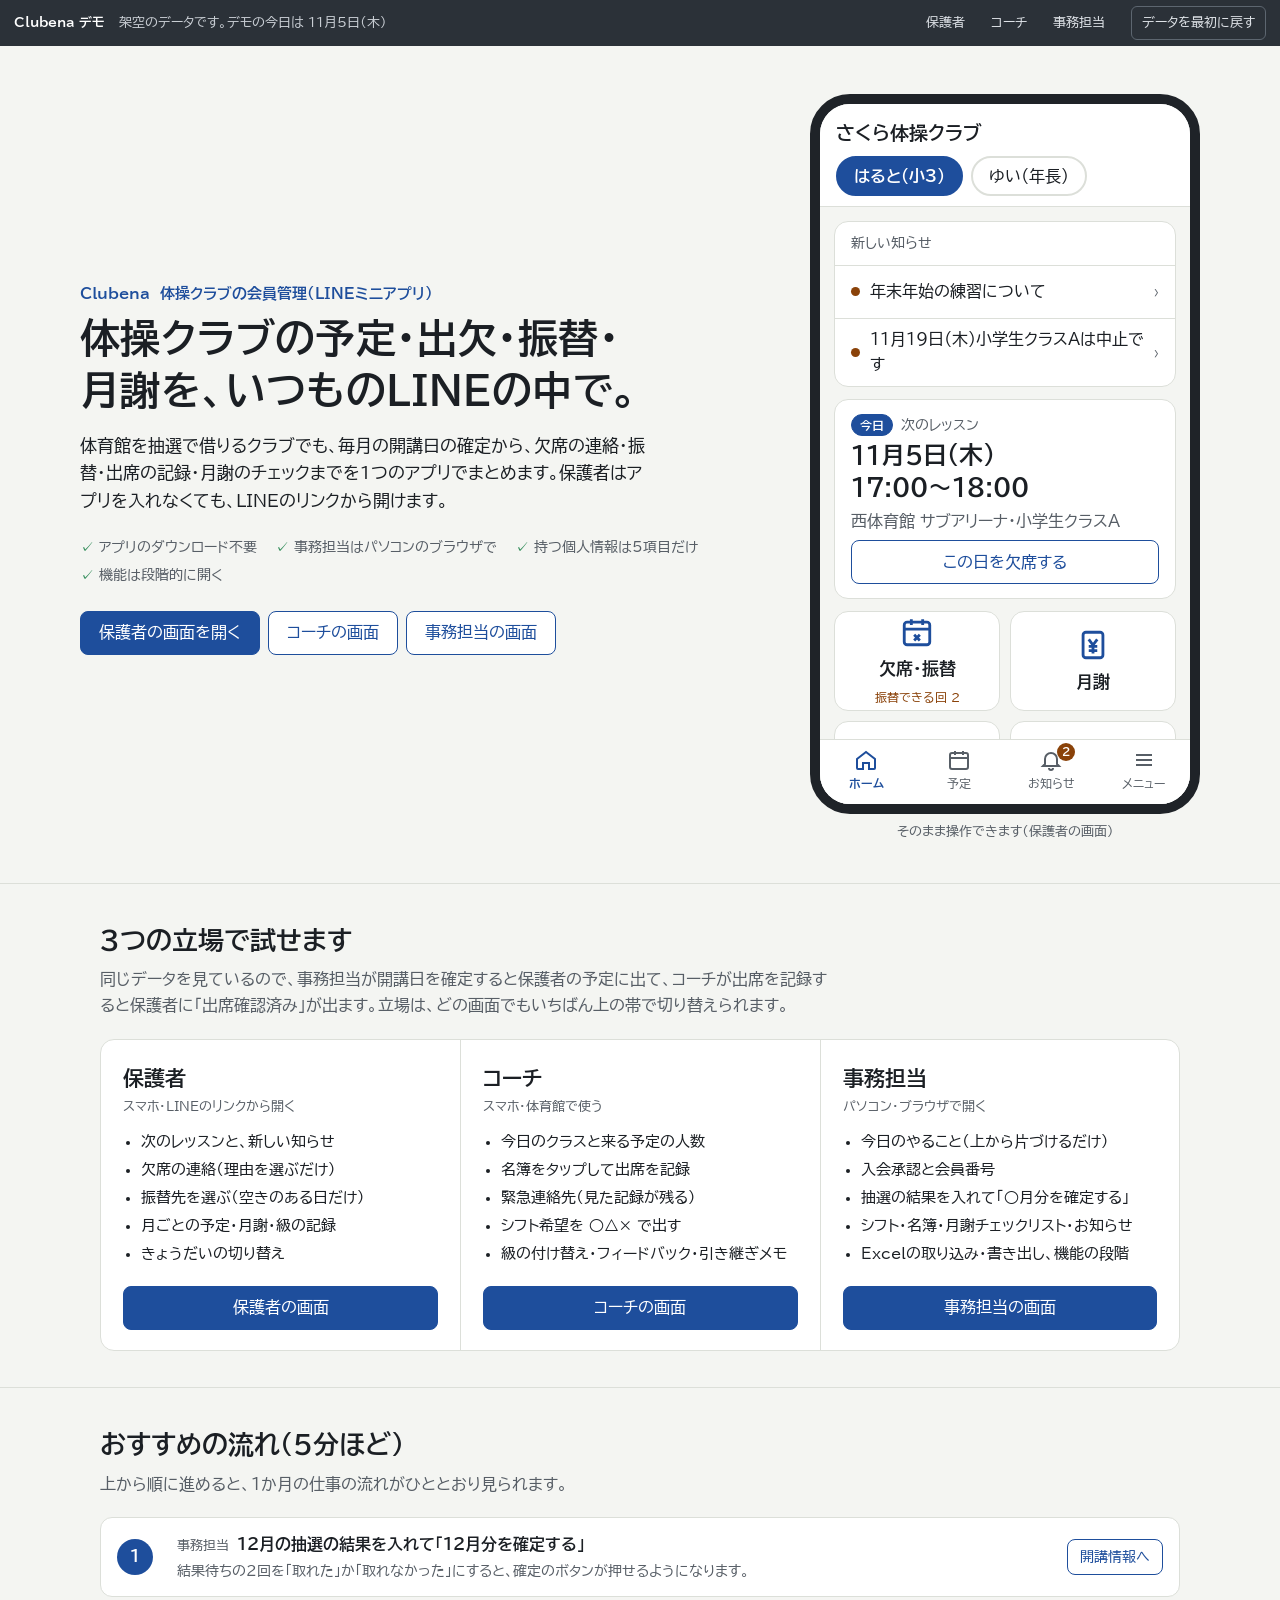
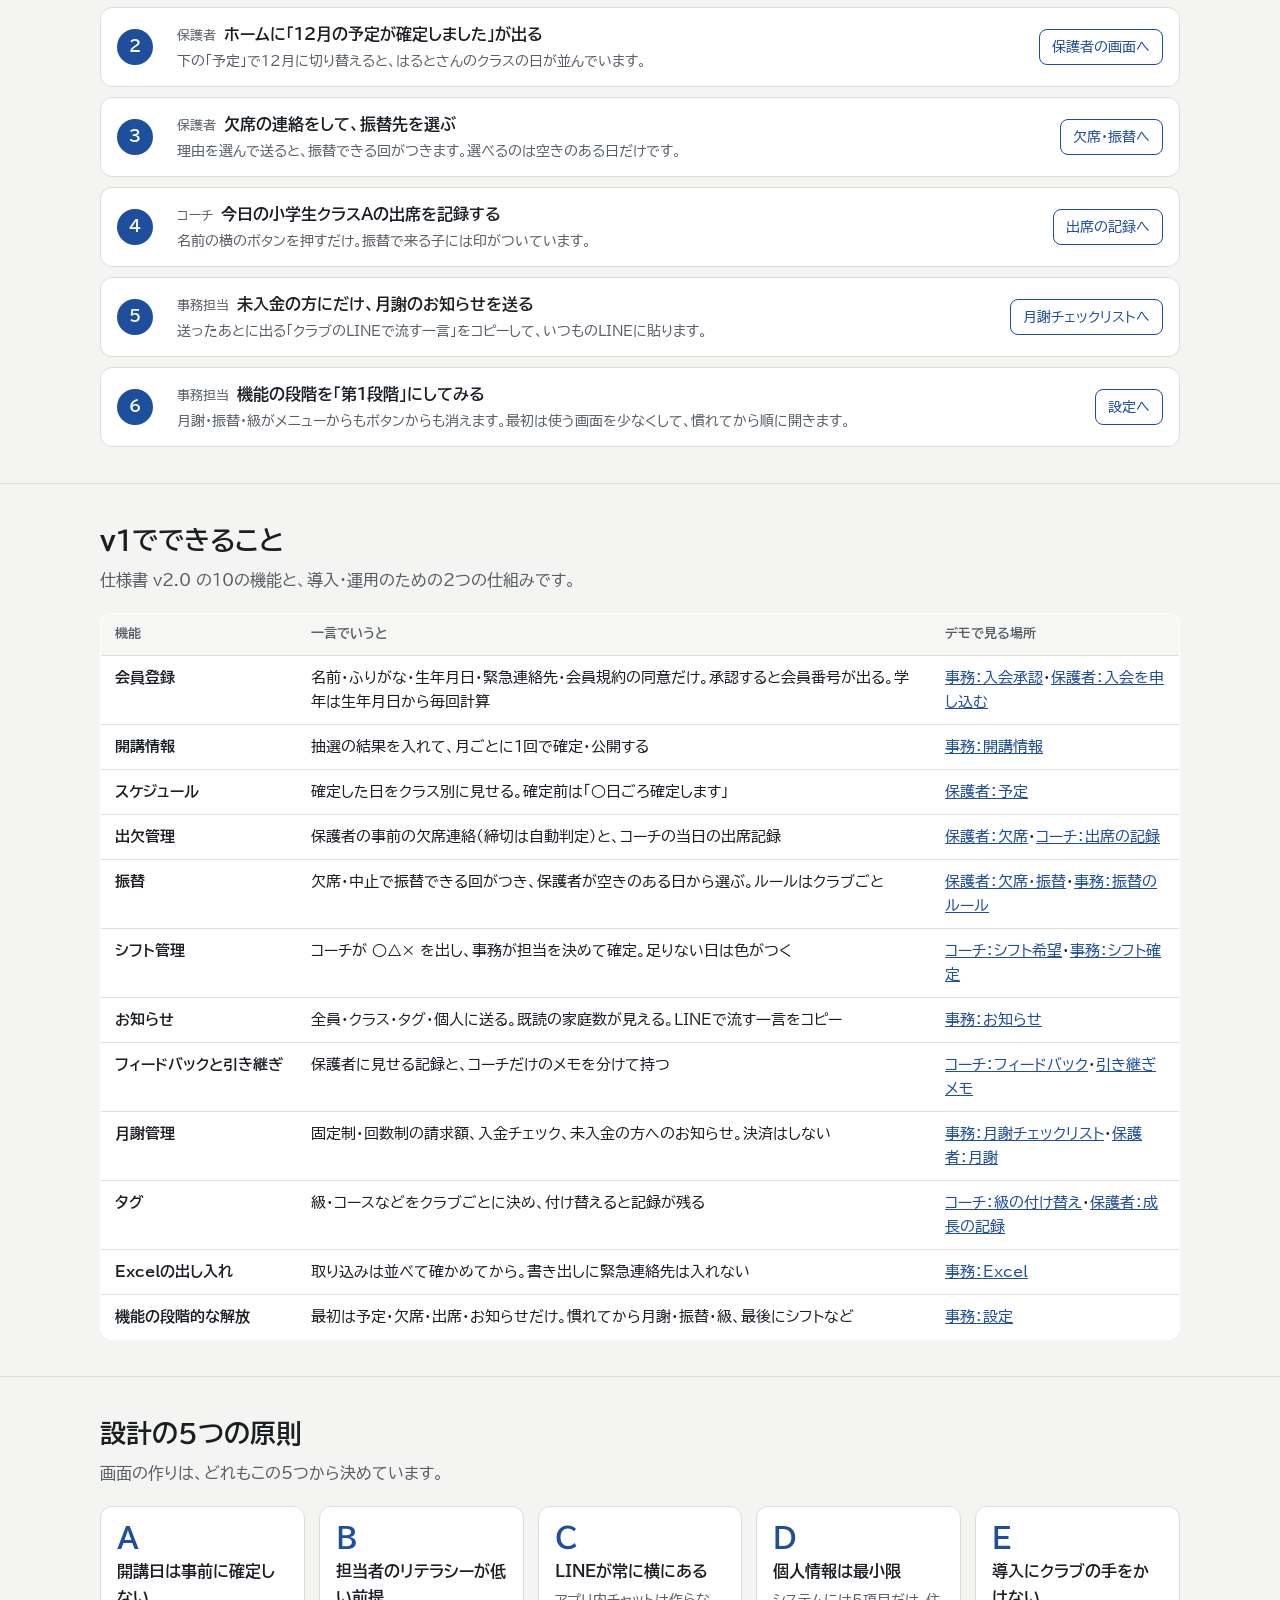
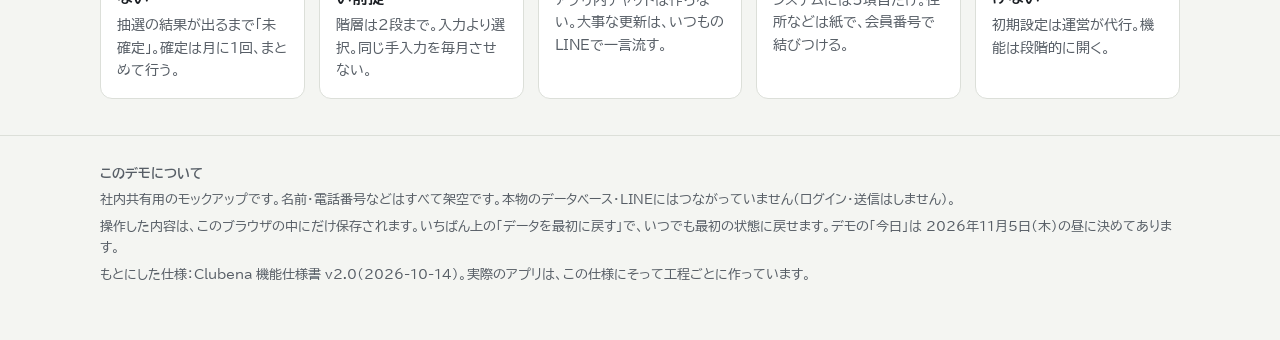
==== commit 21595daf: "Add files via upload" ====
--- a/index.html
+++ b/index.html
@@ -1,1348 +1,154 @@
-<!DOCTYPE html>
+<!doctype html>
 <html lang="ja">
 <head>
 <meta charset="utf-8">
 <meta name="viewport" content="width=device-width, initial-scale=1">
-<title>〇〇体操クラブ ｜ クラブ管理システム（デモ）</title>
-<meta name="description" content="練習予定・出欠・月謝・お知らせ・進級・入会手続きをまとめた体操クラブ管理システムの画面モック">
+<title>Clubena デモ</title>
+<meta name="description" content="体操クラブ向け会員管理アプリ Clubena の操作できるモックアップ（社内共有用・架空のデータ）">
+<meta name="robots" content="noindex">
 <link rel="preconnect" href="https://fonts.googleapis.com">
 <link rel="preconnect" href="https://fonts.gstatic.com" crossorigin>
-<link href="https://fonts.googleapis.com/css2?family=M+PLUS+1:wght@400;500;700;800&display=swap" rel="stylesheet">
-<style>
-:root{
-  --ink:#171a1f; --ink70:#4b5158; --ink45:#848b93;
-  --chalk:#edf0f5; --card:#fff; --line:#dbe1e9; --line-soft:#e9edf2;
-  --mat:#1b4fa0; --mat-mid:#2c66c2; --mat-pale:#e5edfa;
-  --gen:#4a76c4; --dev:#1f8a6b; --ath:#c2402b;
-  --ok:#1f8a6b; --ok-pale:#e2f2ec;
-  --bad:#c2402b; --bad-pale:#fbeae6;
-  --warn:#a9762a; --warn-pale:#fbf1dd;
-  --r:14px;
-}
-*{box-sizing:border-box}
-html,body{margin:0;padding:0}
-body{
-  background:var(--chalk); color:var(--ink);
-  font-family:"M PLUS 1",-apple-system,BlinkMacSystemFont,"Hiragino Sans","Noto Sans JP",sans-serif;
-  font-size:15px; line-height:1.75; -webkit-font-smoothing:antialiased;
-}
-h1,h2,h3,h4{margin:0;font-weight:700;line-height:1.45}
-p{margin:0}
-button{font:inherit;color:inherit;cursor:pointer}
-a{color:var(--mat)}
-.dela{font-weight:800}
-.num{font-variant-numeric:tabular-nums}
-
-/* ---------- demo bar ---------- */
-.demobar{position:sticky;top:0;z-index:60;background:var(--ink);color:#e8ecf1;
-  display:flex;align-items:center;gap:14px;padding:0 16px;height:46px}
-.demobar .tag{font-size:11px;letter-spacing:.14em;border:1px solid #4a5058;border-radius:99px;padding:2px 9px;color:#aeb5bd;white-space:nowrap}
-.demobar .hint{font-size:12px;color:#7d848c}
-@media(max-width:820px){.demobar .hint{display:none}}
-.roleset{display:flex;gap:4px;margin-left:auto;overflow:auto}
-.roleset button{background:transparent;border:1px solid transparent;color:#99a1a9;border-radius:8px;padding:5px 11px;font-size:13px;white-space:nowrap}
-.roleset button:hover{color:#fff}
-.roleset button[aria-pressed=true]{background:#2c3138;color:#fff;border-color:#3e444c}
-
-/* ---------- shell ---------- */
-.shell{display:grid;grid-template-columns:242px 1fr;align-items:start}
-.side{position:sticky;top:46px;height:calc(100vh - 46px);background:var(--card);
-  border-right:1px solid var(--line);padding:22px 14px;display:flex;flex-direction:column}
-.brand{padding:0 8px 18px;border-bottom:1px solid var(--line-soft);margin-bottom:16px}
-.brand .nm{font-weight:800;font-size:17px;letter-spacing:.01em;display:block;line-height:1.4}
-.brand .sub{font-size:11px;color:var(--ink45);letter-spacing:.1em;margin-top:4px}
-.navlabel{font-size:11px;color:var(--ink45);letter-spacing:.12em;padding:0 8px;margin:2px 0 8px}
-.nav{display:flex;flex-direction:column;gap:2px}
-.nav button{display:flex;align-items:center;gap:10px;width:100%;text-align:left;background:none;border:0;
-  padding:9px 10px;border-radius:10px;color:var(--ink70);font-size:14px}
-.nav button:hover{background:var(--chalk);color:var(--ink)}
-.nav button[aria-current=page]{background:var(--mat-pale);color:var(--mat);font-weight:700}
-.nav .mk{width:6px;height:6px;border-radius:99px;background:transparent;flex:none}
-.nav button[aria-current=page] .mk{background:var(--mat)}
-.nav .badge{margin-left:auto;background:var(--bad);color:#fff;border-radius:99px;font-size:11px;padding:0 7px;line-height:18px}
-.whoami{margin-top:auto;padding:12px 10px 0;border-top:1px solid var(--line-soft);font-size:12px;color:var(--ink45)}
-.whoami b{display:block;color:var(--ink);font-size:13px}
-.main{padding:30px 34px 90px;max-width:1140px}
-
-/* ========== PC / スマホ の切り替え（body[data-ui] で分岐） ========== */
-.mtop,.tabbar,.sheet{display:none}
-
-body[data-ui=mobile] .side{display:none}
-body[data-ui=mobile] .shell{grid-template-columns:1fr}
-body[data-ui=mobile] .main{padding:16px 14px calc(78px + env(safe-area-inset-bottom))}
-
-/* 上部アプリバー */
-body[data-ui=mobile] .mtop{display:flex;align-items:center;gap:10px;position:sticky;top:46px;z-index:40;
-  background:var(--card);border-bottom:1px solid var(--line);padding:10px 14px}
-body[data-ui=mobile] .mtop .nm{font-weight:800;font-size:14px;line-height:1.3}
-body[data-ui=mobile] .mtop .nm small{display:block;font-weight:400;font-size:11px;color:var(--ink45)}
-body[data-ui=mobile] .mtop .who{margin-left:auto;font-size:11px;color:var(--ink45);text-align:right;line-height:1.4}
-body[data-ui=mobile] .mtop .who b{display:block;color:var(--ink);font-size:12px;font-weight:700}
-
-/* 下部タブバー */
-body[data-ui=mobile] .tabbar{display:flex;position:fixed;left:0;right:0;bottom:0;z-index:55;
-  background:var(--card);border-top:1px solid var(--line);
-  padding:6px 4px calc(6px + env(safe-area-inset-bottom));box-shadow:0 -2px 14px rgba(18,20,24,.05)}
-.tabbar button{flex:1;background:none;border:0;padding:5px 2px 3px;border-radius:10px;
-  display:flex;flex-direction:column;align-items:center;gap:3px;color:var(--ink45);position:relative}
-.tabbar button svg{width:22px;height:22px;stroke:currentColor;fill:none;stroke-width:1.7;stroke-linecap:round;stroke-linejoin:round}
-.tabbar .tl{font-size:10.5px;letter-spacing:-.02em;line-height:1.2}
-.tabbar button[aria-current=page]{color:var(--mat)}
-.tabbar button[aria-current=page] .tl{font-weight:700}
-.tabbar .dot{position:absolute;top:2px;right:calc(50% - 18px);min-width:15px;height:15px;line-height:15px;
-  border-radius:99px;background:var(--bad);color:#fff;font-size:9.5px;font-weight:700;text-align:center;padding:0 4px}
-
-/* 「その他」のボトムシート */
-.sheet{position:fixed;inset:0;z-index:70;align-items:flex-end}
-.sheet.on{display:flex}
-.sheet .bg{position:absolute;inset:0;background:rgba(18,20,24,.42)}
-.sheet .panel{position:relative;width:100%;background:#fff;border-radius:18px 18px 0 0;
-  padding:10px 14px calc(18px + env(safe-area-inset-bottom));max-height:76vh;overflow:auto}
-.sheet .grip{width:38px;height:4px;border-radius:99px;background:var(--line);margin:4px auto 12px}
-.sheet .item{display:flex;align-items:center;gap:12px;width:100%;background:none;border:0;
-  padding:13px 8px;border-radius:12px;font-size:15px;color:var(--ink);text-align:left}
-.sheet .item:active{background:var(--chalk)}
-.sheet .item svg{width:21px;height:21px;stroke:var(--ink45);fill:none;stroke-width:1.7;stroke-linecap:round;stroke-linejoin:round}
-.sheet .item[aria-current=page]{color:var(--mat);font-weight:700}
-.sheet .item[aria-current=page] svg{stroke:var(--mat)}
-.sheet .item .badge{margin-left:auto;background:var(--bad);color:#fff;border-radius:99px;font-size:11px;padding:0 7px;line-height:18px}
-
-/* スマホ向けの寸法調整 */
-body[data-ui=mobile] .phead{margin-bottom:16px}
-body[data-ui=mobile] .phead h1{font-size:21px}
-body[data-ui=mobile] .phead .lede{font-size:12.5px;margin-top:6px}
-body[data-ui=mobile] .card{padding:15px 16px;border-radius:12px}
-body[data-ui=mobile] .sechead{margin:20px 0 10px}
-body[data-ui=mobile] .g2,body[data-ui=mobile] .g3,body[data-ui=mobile] .g4,
-body[data-ui=mobile] .g-2-1,body[data-ui=mobile] .gcards{grid-template-columns:1fr}
-body[data-ui=mobile] .gstat{grid-template-columns:repeat(2,1fr);gap:10px}
-body[data-ui=mobile] .stat{padding:12px 13px}
-body[data-ui=mobile] .stat .v{font-size:21px}
-body[data-ui=mobile] .btn{padding:9px 15px}
-body[data-ui=mobile] .tabs{overflow-x:auto;flex-wrap:nowrap;padding-bottom:2px;margin:0 -14px;padding-left:14px;padding-right:14px}
-body[data-ui=mobile] .tabs button{flex:none}
-body[data-ui=mobile] .next{padding:18px 18px;border-radius:12px}
-body[data-ui=mobile] .next .when{font-size:20px}
-body[data-ui=mobile] .ses{gap:12px}
-body[data-ui=mobile] .ses .a{width:100%;order:3;padding-left:70px}
-body[data-ui=mobile] .ses{flex-wrap:wrap}
-body[data-ui=mobile] .stamps{gap:6px}
-body[data-ui=mobile] .stamp .ring{max-width:52px;font-size:17px}
-body[data-ui=mobile] .modal .box{border-radius:16px 16px 0 0;align-self:flex-end;max-height:92vh}
-body[data-ui=mobile] .modal{padding:0;align-items:flex-end}
-
-/* スマホ用リスト（テーブルの代わり） */
-.mlist{display:flex;flex-direction:column;gap:8px}
-.mrow{display:flex;align-items:center;gap:11px;background:var(--card);border:1px solid var(--line);
-  border-radius:12px;padding:11px 13px}
-.mrow .t{flex:1;min-width:0}
-.mrow .t b{display:block;font-size:14px;font-weight:700;line-height:1.35}
-.mrow .t small{display:block;font-size:11.5px;color:var(--ink45);line-height:1.4}
-.mrow .r{flex:none;text-align:right}
-.seg{display:flex;gap:4px;flex:none}
-.seg button{width:38px;height:36px;border-radius:9px;border:1px solid var(--line);background:#fff;
-  font-size:15px;color:var(--ink45);padding:0}
-.seg button[aria-pressed=true][data-v=present]{background:var(--ok-pale);border-color:var(--ok);color:var(--ok);font-weight:700}
-.seg button[aria-pressed=true][data-v=late]{background:var(--warn-pale);border-color:var(--warn);color:var(--warn);font-weight:700}
-.seg button[aria-pressed=true][data-v=absent]{background:var(--bad-pale);border-color:var(--bad);color:var(--bad);font-weight:700}
-.picker{display:flex;gap:6px;overflow-x:auto;padding:2px 14px 4px;margin:0 -14px}
-.picker button{flex:none;border:1px solid var(--line);background:var(--card);border-radius:12px;
-  padding:8px 12px;font-size:12.5px;color:var(--ink70);line-height:1.35;text-align:center;white-space:nowrap}
-.picker button b{display:block;font-size:15px;font-weight:800;color:var(--ink)}
-.picker button[aria-pressed=true]{background:var(--ink);border-color:var(--ink);color:#fff}
-.picker button[aria-pressed=true] b{color:#fff}
-
-@media(prefers-reduced-motion:reduce){*{transition:none!important;animation:none!important}}
-
-/* ---------- head ---------- */
-.phead{margin-bottom:22px}
-.eyebrow{font-size:11px;letter-spacing:.16em;color:var(--ink45);margin-bottom:7px}
-.phead h1{font-weight:800;font-size:26px;letter-spacing:.01em;line-height:1.35}
-.phead .lede{color:var(--ink70);font-size:13.5px;margin-top:8px;max-width:64ch}
-
-/* ---------- primitives ---------- */
-.card{background:var(--card);border:1px solid var(--line);border-radius:var(--r);padding:18px 20px}
-.card h3{font-size:14px}
-.card .cardnote{font-size:12px;color:var(--ink45);margin-top:2px}
-.grid{display:grid;gap:14px}
-.g2{grid-template-columns:repeat(2,1fr)}
-.g3{grid-template-columns:repeat(3,1fr)}
-.g4{grid-template-columns:repeat(4,1fr)}
-.g-2-1{grid-template-columns:1.55fr 1fr}
-@media(max-width:920px){.g2,.g3,.g4,.g-2-1{grid-template-columns:1fr}}
-.stack{display:flex;flex-direction:column;gap:14px}
-.row{display:flex;align-items:center;gap:10px;flex-wrap:wrap}
-.spread{display:flex;align-items:baseline;justify-content:space-between;gap:12px}
-.sechead{display:flex;align-items:center;justify-content:space-between;gap:12px;margin:26px 0 12px;flex-wrap:wrap}
-.sechead h2{font-size:15px}
-.sechead h2::before{content:"";display:inline-block;width:8px;height:8px;border-radius:99px;background:var(--mat);margin-right:9px;vertical-align:1px}
-
-.stat{background:var(--card);border:1px solid var(--line);border-radius:var(--r);padding:15px 17px}
-.stat .k{font-size:11.5px;color:var(--ink45);letter-spacing:.05em}
-.stat .v{font-weight:800;font-size:24px;line-height:1.3;margin-top:5px}
-.stat .v small{font-weight:500;font-size:12px;color:var(--ink45);margin-left:4px}
-.stat.warn{border-color:#eccdc4;background:var(--bad-pale)}
-.stat.warn .v{color:var(--bad)}
-
-.btn{border:1px solid var(--mat);background:var(--mat);color:#fff;border-radius:10px;padding:8px 15px;font-size:13.5px;font-weight:500}
-.btn:hover{background:var(--mat-mid);border-color:var(--mat-mid)}
-.btn.ghost{background:transparent;color:var(--mat)}
-.btn.ghost:hover{background:var(--mat-pale)}
-.btn.quiet{background:transparent;color:var(--ink70);border-color:var(--line)}
-.btn.quiet:hover{background:var(--chalk);color:var(--ink)}
-.btn.sm{padding:5px 11px;font-size:12.5px}
-.btn:disabled{opacity:.42;cursor:not-allowed}
-
-.pill{display:inline-flex;align-items:center;gap:5px;border-radius:99px;padding:2px 10px;font-size:11.5px;font-weight:500;white-space:nowrap}
-.pill.ok{background:var(--ok-pale);color:var(--ok)}
-.pill.bad{background:var(--bad-pale);color:var(--bad)}
-.pill.wait{background:var(--warn-pale);color:var(--warn)}
-.pill.info{background:var(--mat-pale);color:var(--mat)}
-.pill.mute{background:var(--chalk);color:var(--ink45)}
-
-/* ---------- class chip: 構造の芯 ---------- */
-.chip{display:inline-flex;align-items:center;gap:6px;border-radius:99px;padding:2px 11px 2px 8px;
-  font-size:11.5px;font-weight:700;white-space:nowrap;color:var(--c);background:color-mix(in srgb,var(--c) 12%,#fff)}
-.chip::before{content:"";width:7px;height:7px;border-radius:99px;background:var(--c);flex:none}
-.chip.lg{font-size:13px;padding:4px 14px 4px 11px}
-.tabs{display:flex;gap:6px;flex-wrap:wrap}
-.tabs button{background:var(--card);border:1px solid var(--line);border-radius:99px;padding:6px 14px;font-size:13px;color:var(--ink70)}
-.tabs button:hover{border-color:var(--ink45)}
-.tabs button[aria-pressed=true]{background:var(--ink);border-color:var(--ink);color:#fff;font-weight:700}
-
-table{width:100%;border-collapse:collapse;font-size:13.5px}
-th,td{padding:9px 10px;border-bottom:1px solid var(--line-soft);text-align:left;vertical-align:middle}
-th{font-size:11.5px;letter-spacing:.05em;color:var(--ink45);font-weight:500;white-space:nowrap}
-tbody tr:last-child td{border-bottom:0}
-.tablewrap{overflow-x:auto;-webkit-overflow-scrolling:touch}
-.namecell{white-space:nowrap;font-weight:500}
-.namecell small{display:block;font-weight:400;color:var(--ink45);font-size:11.5px;line-height:1.35}
-.empty{border:1px dashed var(--line);border-radius:var(--r);padding:26px;text-align:center;color:var(--ink45);font-size:13px}
-.empty b{display:block;color:var(--ink);font-size:14px;margin-bottom:4px}
-
-label.f{display:block;font-size:12px;color:var(--ink70);margin-bottom:5px}
-input[type=text],input[type=date],input[type=time],input[type=tel],input[type=email],select,textarea{
-  width:100%;font:inherit;font-size:14px;padding:9px 11px;border:1px solid var(--line);border-radius:10px;background:#fff;color:var(--ink)}
-textarea{min-height:96px;resize:vertical;line-height:1.7}
-input:focus,select:focus,textarea:focus,button:focus-visible{outline:2px solid var(--mat-mid);outline-offset:2px}
-.field{margin-bottom:14px}
-.help{font-size:11.5px;color:var(--ink45);margin-top:5px}
-
-/* ---------- signature: 進級カード ---------- */
-.lvcard{background:var(--card);border:1px solid var(--line);border-radius:var(--r);overflow:hidden}
-.lvcard .lvhead{display:flex;align-items:center;gap:10px;padding:12px 16px;background:color-mix(in srgb,var(--c) 9%,#fff);border-bottom:1px solid color-mix(in srgb,var(--c) 22%,#fff)}
-.lvcard .lvbadge{font-weight:800;font-size:17px;color:var(--c);background:#fff;
-  border:2px solid var(--c);border-radius:10px;padding:2px 10px;line-height:1.5;flex:none}
-.lvcard .lvname{font-weight:700;font-size:14.5px;line-height:1.3}
-.lvcard .lvname small{display:block;font-weight:400;font-size:11.5px;color:var(--ink45)}
-.lvcard .lvbody{padding:14px 16px 16px}
-.stamps{display:grid;grid-template-columns:repeat(4,1fr);gap:8px}
-.stamp{background:none;border:0;padding:0;text-align:center}
-.stamp .ring{width:100%;aspect-ratio:1;max-width:60px;margin:0 auto;border-radius:99px;
-  border:2px dashed var(--line);display:flex;align-items:center;justify-content:center;
-  font-weight:800;font-size:19px;color:#c9d0d9;background:#fbfcfe;transition:.15s}
-.stamp .lb{display:block;font-size:11px;color:var(--ink45);margin-top:6px;letter-spacing:-.02em}
-.stamp[data-on=true] .ring{border-style:solid;border-color:var(--c);color:var(--c);background:color-mix(in srgb,var(--c) 11%,#fff);transform:rotate(-6deg)}
-.stamp[data-on=true] .lb{color:var(--ink);font-weight:700}
-.stamp:hover .ring{border-color:var(--ink45)}
-.stamp[disabled]{cursor:default}
-.stamp[disabled]:hover .ring{border-color:var(--line)}
-.stamp[disabled][data-on=true]:hover .ring{border-color:var(--c)}
-.lvfoot{display:flex;align-items:center;justify-content:space-between;gap:10px;margin-top:14px;padding-top:12px;border-top:1px solid var(--line-soft)}
-.lvfoot .cnt{font-size:12px;color:var(--ink45)}
-.lvfoot .cnt b{font-weight:800;font-size:15px;color:var(--ink)}
-
-/* 級の道のり */
-.ladder{margin-top:4px}
-.ladtrack{display:flex;gap:2px;height:14px}
-.ladtrack i{flex:1;background:var(--c,#ddd);border-radius:3px}
-.ladtrack i.future{background:var(--line-soft)}
-.ladtrack i.now{box-shadow:0 0 0 2px var(--ink)}
-.ladticks{display:flex;margin-top:5px}
-.ladticks span{flex:1;text-align:center;font-size:9.5px;color:var(--ink45);letter-spacing:-.05em}
-.ladticks span.now{color:var(--ink);font-weight:700}
-
-/* ---------- 出席簿 ---------- */
-.roll td.mark{text-align:center;padding:3px}
-.roll th.day{text-align:center;font-size:11px;line-height:1.25;white-space:nowrap}
-.roll th.day em{display:block;font-style:normal;font-size:10px;color:var(--ink45)}
-.mk2{width:34px;height:30px;border-radius:8px;border:1px solid var(--line-soft);background:#fff;font-size:14px;line-height:1;color:var(--ink45)}
-.mk2[data-v=present]{background:var(--ok-pale);border-color:#c3e0d4;color:var(--ok)}
-.mk2[data-v=absent]{background:var(--bad-pale);border-color:#eecec5;color:var(--bad)}
-.mk2[data-v=late]{background:var(--warn-pale);border-color:#e7d4a8;color:var(--warn)}
-.mk2:hover{border-color:var(--ink45)}
-.legend{display:flex;gap:14px;flex-wrap:wrap;font-size:11.5px;color:var(--ink45);margin-top:12px}
-.legend span{display:inline-flex;align-items:center;gap:5px}
-.legend i{width:16px;height:16px;border-radius:6px;display:inline-block;border:1px solid var(--line-soft)}
-
-/* ---------- 月謝 ---------- */
-.fee td.m{text-align:center;padding:4px}
-.feecell{width:56px;height:30px;border-radius:8px;border:1px solid var(--line-soft);background:#fff;font-size:12px;color:var(--ink45)}
-.feecell[data-v=paid]{background:var(--ok-pale);border-color:#c3e0d4;color:var(--ok);font-weight:700}
-.feecell[data-v=unpaid]{background:var(--bad-pale);border-color:#eecec5;color:var(--bad)}
-.feecell:hover{border-color:var(--ink45)}
-
-/* ---------- schedule ---------- */
-.seslist{display:flex;flex-direction:column}
-.ses{display:flex;gap:16px;padding:14px 0;border-bottom:1px solid var(--line-soft)}
-.ses:last-child{border-bottom:0}
-.ses .d{width:58px;flex:none;text-align:center;border-right:1px solid var(--line-soft);padding-right:12px}
-.ses .d .dd{font-weight:800;font-size:21px;line-height:1.2}
-.ses .d .mm,.ses .d .wd{font-size:10.5px;color:var(--ink45);letter-spacing:.05em}
-.ses .d.sat .wd{color:var(--mat)}
-.ses .d.sun .wd{color:var(--bad)}
-.ses .b{flex:1;min-width:0}
-.ses .b .ttl{font-weight:700;font-size:14.5px;display:flex;align-items:center;gap:8px;flex-wrap:wrap}
-.ses .b .meta{font-size:12.5px;color:var(--ink70);margin-top:2px}
-.ses .a{flex:none;display:flex;align-items:center;gap:8px}
-.ses.special{background:var(--warn-pale);margin:0 -20px;padding:14px 20px;border-radius:10px;border-bottom:0}
-
-.next{background:var(--mat);color:#fff;border-radius:var(--r);padding:22px 24px}
-.next .k{font-size:11px;letter-spacing:.16em;color:#a8c2e6}
-.next .when{font-weight:800;font-size:23px;margin-top:8px;line-height:1.35}
-.next .where{font-size:13.5px;color:#cbdcf2;margin-top:5px}
-.next .acts{display:flex;gap:8px;margin-top:16px;flex-wrap:wrap}
-.next .acts button{border-radius:10px;padding:8px 15px;font-size:13.5px;border:1px solid rgba(255,255,255,.35);background:rgba(255,255,255,.1);color:#fff}
-.next .acts button:hover{background:rgba(255,255,255,.2)}
-.next .acts button.solid{background:#fff;color:var(--mat);border-color:#fff;font-weight:700}
-.next .said{margin-top:14px;font-size:13px;color:#cbdcf2;border-top:1px solid rgba(255,255,255,.2);padding-top:12px}
-
-/* ---------- news ---------- */
-.newsitem{border-bottom:1px solid var(--line-soft);padding:14px 0}
-.newsitem:last-child{border-bottom:0}
-.newsitem .m{display:flex;align-items:center;gap:9px;font-size:11.5px;color:var(--ink45);flex-wrap:wrap}
-.newsitem h4{margin:6px 0 0;font-size:14.5px}
-.newsitem p{font-size:13px;color:var(--ink70);margin-top:4px}
-.unread{width:6px;height:6px;border-radius:99px;background:var(--bad);display:inline-block;flex:none}
-
-/* ---------- modal / toast ---------- */
-.modal{position:fixed;inset:0;z-index:80;display:none;align-items:center;justify-content:center;padding:18px}
-.modal.on{display:flex}
-.modal .bg{position:absolute;inset:0;background:rgba(18,20,24,.45)}
-.modal .box{position:relative;background:#fff;border-radius:16px;width:min(520px,100%);max-height:88vh;overflow:auto;padding:24px}
-.modal h3{font-weight:800;font-size:18px;margin-bottom:6px}
-.modal .mnote{font-size:12.5px;color:var(--ink45);margin-bottom:18px}
-.modal .acts{display:flex;gap:8px;justify-content:flex-end;margin-top:20px}
-.toast{position:fixed;left:50%;bottom:26px;transform:translate(-50%,14px);background:var(--ink);color:#fff;
-  padding:11px 20px;border-radius:99px;font-size:13.5px;z-index:90;opacity:0;pointer-events:none;
-  transition:opacity .18s,transform .18s;box-shadow:0 8px 26px rgba(0,0,0,.2);max-width:calc(100vw - 32px);text-align:center}
-.toast.on{opacity:1;transform:translate(-50%,0)}
-
-/* ---------- join ---------- */
-.joinwrap{max-width:680px;margin:0 auto}
-.steps{display:flex;margin-bottom:26px}
-.steps div{flex:1;text-align:center;font-size:12px;color:var(--ink45);padding-bottom:9px;border-bottom:2px solid var(--line)}
-.steps div.on{color:var(--mat);font-weight:700;border-color:var(--mat)}
-.steps div.done{color:var(--ok);border-color:var(--ok)}
-.terms{border:1px solid var(--line);border-radius:12px;padding:16px 18px;height:236px;overflow-y:auto;
-  background:#fbfcfe;font-size:13px;line-height:1.9;color:var(--ink70)}
-.terms h5{margin:14px 0 3px;font-size:13px;color:var(--ink);font-weight:700}
-.terms h5:first-child{margin-top:0}
-.agree{display:flex;gap:10px;align-items:flex-start;margin-top:16px;padding:13px 15px;background:var(--chalk);border-radius:12px;font-size:13.5px;cursor:pointer}
-.agree input{margin-top:4px;width:17px;height:17px;flex:none;accent-color:var(--mat)}
-.clspick{display:grid;gap:10px}
-.clspick label{display:flex;gap:11px;align-items:flex-start;border:1px solid var(--line);border-radius:12px;padding:13px 15px;cursor:pointer;background:#fff}
-.clspick label:hover{border-color:var(--ink45)}
-.clspick input{margin-top:4px;width:17px;height:17px;flex:none;accent-color:var(--mat)}
-.clspick .t{font-weight:700;font-size:14px;display:flex;align-items:center;gap:8px}
-.clspick .s{font-size:12.5px;color:var(--ink45);margin-top:2px}
-.done-seal{width:78px;height:78px;border-radius:99px;background:var(--ok-pale);color:var(--ok);
-  display:flex;align-items:center;justify-content:center;margin:0 auto 18px;font-weight:800;font-size:30px}
-.kv{display:grid;grid-template-columns:112px 1fr;gap:8px 14px;font-size:13.5px;margin-top:6px}
-.kv dt{color:var(--ink45);font-size:12.5px}
-.kv dd{margin:0}
-</style>
+<link href="https://fonts.googleapis.com/css2?family=BIZ+UDPGothic:wght@400;700&display=swap" rel="stylesheet">
+<link rel="icon" href="data:image/svg+xml,%3Csvg xmlns=%22http://www.w3.org/2000/svg%22 viewBox=%220 0 32 32%22%3E%3Crect width=%2232%22 height=%2232%22 rx=%227%22 fill=%22%231e4e9c%22/%3E%3Cpath d=%22M9 22c3-9 11-9 14 0%22 stroke=%22white%22 stroke-width=%223%22 fill=%22none%22 stroke-linecap=%22round%22/%3E%3Ccircle cx=%2216%22 cy=%2210%22 r=%223%22 fill=%22white%22/%3E%3C/svg%3E">
+<link rel="stylesheet" href="assets/demo.css">
 </head>
 <body>
+<div id="bar"></div>
 
-<div class="demobar">
-  <span class="tag">DEMO</span>
-  <span class="hint">同じデータを3つの立場から表示しています。管理者の操作は会員側にそのまま反映されます。</span>
-  <div class="roleset" id="roleset">
-    <button data-role="admin">管理者</button>
-    <button data-role="member">会員マイページ</button>
-    <button data-role="guest">入会希望の方</button>
+<header class="i-wrap i-hero">
+  <div>
+    <p class="i-name">Clubena　体操クラブの会員管理（LINEミニアプリ）</p>
+    <h1>体操クラブの予定・出欠・振替・月謝を、いつものLINEの中で。</h1>
+    <p class="i-lead">体育館を抽選で借りるクラブでも、毎月の開講日の確定から、欠席の連絡・振替・出席の記録・月謝のチェックまでを1つのアプリでまとめます。保護者はアプリを入れなくても、LINEのリンクから開けます。</p>
+    <ul class="i-facts">
+      <li>アプリのダウンロード不要</li>
+      <li>事務担当はパソコンのブラウザで</li>
+      <li>持つ個人情報は5項目だけ</li>
+      <li>機能は段階的に開く</li>
+    </ul>
+    <div class="actions">
+      <a class="btn" href="parent.html">保護者の画面を開く</a>
+      <a class="btn sub" href="coach.html">コーチの画面</a>
+      <a class="btn sub" href="admin.html">事務担当の画面</a>
+    </div>
   </div>
-</div>
-
-<header class="mtop">
-  <span class="nm">〇〇体操クラブ<small id="mtopview">ダッシュボード</small></span>
-  <span class="who" id="mtopwho"></span>
+  <div class="i-phone-wrap">
+    <div class="i-phone"><iframe src="parent.html?embed=1" title="保護者の画面（操作できます）" loading="lazy"></iframe></div>
+    <p class="i-phone-cap">そのまま操作できます（保護者の画面）</p>
+  </div>
 </header>
 
-<div class="shell">
-  <aside class="side">
-    <div class="brand"><span class="nm">〇〇体操クラブ</span><span class="sub" id="brandsub">クラブ管理</span></div>
-    <div class="navlabel" id="navlabel">メニュー</div>
-    <nav class="nav" id="nav"></nav>
-    <div class="whoami" id="whoami"></div>
-  </aside>
-  <main class="main" id="main"></main>
-</div>
-
-<nav class="tabbar" id="tabbar"></nav>
-<div class="sheet" id="sheet"><div class="bg" onclick="closeSheet()"></div>
-  <div class="panel"><div class="grip"></div><div id="sheetbody"></div></div></div>
-
-<div class="modal" id="modal"><div class="bg" onclick="closeModal()"></div><div class="box" id="modalbox"></div></div>
-<div class="toast" id="toast"></div>
-
-<script>
-/* ============================================================
-   データ（デモ用・ブラウザ内のみ。再読み込みで初期化）
-   ============================================================ */
-const CLS = {
-  '一般':{c:'#4a76c4', fee:7000,  freq:'週1回', when:'土 10:00–11:30',                 place:'中央体育館 サブアリーナ',
-          desc:'マット・跳び箱・鉄棒の基礎。楽しく体を動かしながら進級を目指します。'},
-  '育成':{c:'#1f8a6b', fee:10000, freq:'週2回', when:'火・金 17:00–19:00',             place:'クラブ体操場',
-          desc:'選手クラスを見据えた基礎づくり。指導員の推薦または選考で進みます。'},
-  '選手':{c:'#c2402b', fee:15000, freq:'週3回', when:'月・木 17:00–20:00 ／ 土 13:00–17:00', place:'クラブ体操場',
-          desc:'公式大会への出場を目指すクラス。選考を経てのご案内となります。'}
-};
-const CLASS_LIST = ['一般','育成','選手'];
-
-/* 進級（級）— 入会から初段まで */
-const LEVELS = ['入会','10級','9級','8級','7級','6級','5級','4級','3級','2級','1級','初段'];
-const lvColor = i => `hsl(214 ${38+i*3}% ${78-i*4.2}%)`;
-const EVENTS = ['マット','跳び箱','鉄棒','平均台'];
-
-const FEE_MONTHS = ['2026-04','2026-05','2026-06','2026-07','2026-08'];
-const THIS_MONTH = '2026-08';
-
-let members = [
-  {id:1, cls:'一般', name:'佐々木 陽菜', kana:'ささき ひな',   grade:'小2', guardian:'佐々木 恵',  tel:'090-1234-5678', lv:3,  joined:'2025-04', sib:false},
-  {id:2, cls:'一般', name:'岡田 悠斗',   kana:'おかだ ゆうと', grade:'小1', guardian:'岡田 健一',  tel:'090-2233-1010', lv:1,  joined:'2026-04', sib:false},
-  {id:3, cls:'一般', name:'三浦 結菜',   kana:'みうら ゆいな', grade:'小4', guardian:'三浦 亮',    tel:'080-5566-2233', lv:5,  joined:'2023-09', sib:true},
-  {id:4, cls:'一般', name:'平野 大和',   kana:'ひらの やまと', grade:'小3', guardian:'平野 麻美',  tel:'090-7788-4411', lv:4,  joined:'2024-04', sib:false},
-  {id:5, cls:'一般', name:'森 心春',     kana:'もり こはる',   grade:'年長',guardian:'森 康介',    tel:'080-3344-9900', lv:0,  joined:'2026-07', sib:false},
-  {id:6, cls:'一般', name:'石川 楓',     kana:'いしかわ かえで',grade:'小2',guardian:'石川 彩',    tel:'090-1122-3344', lv:2,  joined:'2025-09', sib:false},
-  {id:7, cls:'一般', name:'藤井 蒼太',   kana:'ふじい そうた', grade:'小5', guardian:'藤井 智子',  tel:'080-9911-2200', lv:5,  joined:'2023-04', sib:false},
-  {id:8, cls:'育成', name:'上田 咲希',   kana:'うえだ さき',   grade:'小4', guardian:'上田 直子',  tel:'090-4455-6677', lv:7,  joined:'2022-06', sib:false},
-  {id:9, cls:'育成', name:'中西 陸',     kana:'なかにし りく', grade:'小5', guardian:'中西 修',    tel:'080-6677-8899', lv:8,  joined:'2021-09', sib:false},
-  {id:10,cls:'育成', name:'河合 美月',   kana:'かわい みつき', grade:'小3', guardian:'河合 直美',  tel:'090-3322-1100', lv:6,  joined:'2023-04', sib:false},
-  {id:11,cls:'育成', name:'竹内 悠真',   kana:'たけうち ゆうま',grade:'小6',guardian:'竹内 拓也',  tel:'080-2211-3355', lv:8,  joined:'2021-04', sib:false},
-  {id:12,cls:'育成', name:'西村 花',     kana:'にしむら はな', grade:'小4', guardian:'西村 里美',  tel:'090-8899-1122', lv:7,  joined:'2022-09', sib:true},
-  {id:13,cls:'選手', name:'長谷川 凛',   kana:'はせがわ りん', grade:'中1', guardian:'長谷川 由香',tel:'080-1234-9876', lv:10, joined:'2019-04', sib:false},
-  {id:14,cls:'選手', name:'宮本 蓮',     kana:'みやもと れん', grade:'中2', guardian:'宮本 誠',    tel:'090-5544-3322', lv:11, joined:'2018-04', sib:false},
-  {id:15,cls:'選手', name:'大塚 里桜',   kana:'おおつか りお', grade:'小6', guardian:'大塚 麻衣',  tel:'080-7766-5544', lv:9,  joined:'2020-04', sib:false}
-];
-const ME = 8; // ログイン中：上田 咲希（育成クラス）の保護者
-
-/* 練習日：クラスごと。past=実施済み */
-let sessions = [
-  /* 一般：土 */
-  {id:'g01', cls:'一般', date:'2026-08-01', wd:'土', t:'10:00–11:30', place:'中央体育館 サブアリーナ', kind:'通常練習', past:true},
-  {id:'g02', cls:'一般', date:'2026-08-08', wd:'土', t:'10:00–11:30', place:'中央体育館 サブアリーナ', kind:'跳び箱強化', past:true},
-  {id:'g03', cls:'一般', date:'2026-08-22', wd:'土', t:'10:00–11:30', place:'中央体育館 サブアリーナ', kind:'進級テスト対策', past:false},
-  {id:'g04', cls:'一般', date:'2026-08-29', wd:'土', t:'10:00–11:30', place:'中央体育館 サブアリーナ', kind:'通常練習', past:false},
-  /* 育成：火・金 */
-  {id:'d01', cls:'育成', date:'2026-08-04', wd:'火', t:'17:00–19:00', place:'クラブ体操場', kind:'通常練習', past:true},
-  {id:'d02', cls:'育成', date:'2026-08-07', wd:'金', t:'17:00–19:00', place:'クラブ体操場', kind:'鉄棒集中', past:true},
-  {id:'d03', cls:'育成', date:'2026-08-11', wd:'火', t:'17:00–19:00', place:'クラブ体操場', kind:'通常練習', past:true},
-  {id:'d04', cls:'育成', date:'2026-08-18', wd:'火', t:'17:00–19:00', place:'クラブ体操場', kind:'通常練習', past:true},
-  {id:'d05', cls:'育成', date:'2026-08-21', wd:'金', t:'17:00–19:00', place:'クラブ体操場', kind:'進級テスト対策', past:false},
-  {id:'d06', cls:'育成', date:'2026-08-25', wd:'火', t:'17:00–19:00', place:'クラブ体操場', kind:'通常練習', past:false},
-  {id:'d07', cls:'育成', date:'2026-08-28', wd:'金', t:'17:00–19:00', place:'クラブ体操場', kind:'通常練習', past:false},
-  /* 選手：月・木・土 */
-  {id:'a01', cls:'選手', date:'2026-08-03', wd:'月', t:'17:00–20:00', place:'クラブ体操場', kind:'通常練習', past:true},
-  {id:'a02', cls:'選手', date:'2026-08-06', wd:'木', t:'17:00–20:00', place:'クラブ体操場', kind:'演技構成', past:true},
-  {id:'a03', cls:'選手', date:'2026-08-08', wd:'土', t:'13:00–17:00', place:'クラブ体操場', kind:'通し練習', past:true},
-  {id:'a04', cls:'選手', date:'2026-08-10', wd:'月', t:'17:00–20:00', place:'クラブ体操場', kind:'通常練習', past:true},
-  {id:'a05', cls:'選手', date:'2026-08-13', wd:'木', t:'17:00–20:00', place:'クラブ体操場', kind:'通常練習', past:true},
-  {id:'a06', cls:'選手', date:'2026-08-17', wd:'月', t:'17:00–20:00', place:'クラブ体操場', kind:'大会前調整', past:true},
-  {id:'a07', cls:'選手', date:'2026-08-20', wd:'木', t:'17:00–20:00', place:'クラブ体操場', kind:'大会前調整', past:false},
-  {id:'a08', cls:'選手', date:'2026-08-22', wd:'土', t:'13:00–17:00', place:'クラブ体操場', kind:'通し練習', past:false},
-  {id:'a09', cls:'選手', date:'2026-08-24', wd:'月', t:'17:00–20:00', place:'クラブ体操場', kind:'通常練習', past:false},
-  /* 全クラス合同 */
-  {id:'x01', cls:'全体', date:'2026-08-30', wd:'日', t:'13:00–16:00', place:'中央体育館 メインアリーナ', kind:'進級テスト', past:false, special:true}
-];
-sessions.sort((a,b)=> a.date<b.date?-1 : a.date>b.date?1 : 0);
-const sesMembers = s => s.cls==='全体' ? members : members.filter(m=>m.cls===s.cls);
-const clsSessions = c => sessions.filter(s=>s.cls===c||s.cls==='全体');
-
-/* 出欠簿 */
-let attend = {};
-(function seed(){
-  const absents = {'g01':[5],'g02':[2,6],'d02':[10],'d04':[12],'a03':[15],'a06':[13]};
-  const lates   = {'d01':[8],'d03':[9],'a02':[14],'g02':[3]};
-  sessions.forEach(s=>{
-    attend[s.id]={};
-    if(!s.past) return;
-    sesMembers(s).forEach(m=>{
-      let v='present';
-      if((absents[s.id]||[]).includes(m.id)) v='absent';
-      if((lates[s.id]||[]).includes(m.id)) v='late';
-      attend[s.id][m.id]=v;
-    });
-  });
-})();
-
-/* 欠席連絡 */
-let absences = [
-  {id:'ab1', sid:'d05', mid:11, reason:'発熱のため大事をとって休ませます。', at:'8/18 21:04'},
-  {id:'ab2', sid:'g03', mid:5,  reason:'家族の用事のため欠席します。',       at:'8/17 12:30'}
-];
-
-/* 月謝 */
-const feeOf = m => CLS[m.cls].fee - (m.sib?1000:0);
-let fees = {};
-members.forEach(m=>{ fees[m.id]={}; FEE_MONTHS.forEach(mo=>fees[m.id][mo]='paid'); });
-fees[2]['2026-08']='unpaid'; fees[6]['2026-08']='unpaid'; fees[10]['2026-08']='unpaid'; fees[15]['2026-08']='unpaid';
-fees[6]['2026-07']='unpaid';
-
-/* 進級カードのスタンプ（現在の級で合格した種目） */
-let stamps = {};
-members.forEach(m=>{ stamps[m.id]={}; EVENTS.forEach(e=>stamps[m.id][e]=false); });
-const setStamp=(id,arr)=>arr.forEach(e=>stamps[id][e]=true);
-setStamp(1,['マット','跳び箱']); setStamp(2,['マット']); setStamp(3,['マット','跳び箱','鉄棒']);
-setStamp(4,['マット','平均台']); setStamp(6,['マット','跳び箱']); setStamp(7,['マット','跳び箱','鉄棒','平均台']);
-setStamp(8,['マット','跳び箱','鉄棒']); setStamp(9,['マット','鉄棒']); setStamp(10,['マット','跳び箱','平均台']);
-setStamp(11,['マット','跳び箱','鉄棒','平均台']); setStamp(12,['跳び箱','鉄棒']);
-setStamp(13,['マット','跳び箱','鉄棒']); setStamp(15,['マット','平均台']);
-
-/* お知らせ（宛先はクラス単位） */
-let news = [
-  {id:'n1', date:'2026-08-17', title:'8月30日 進級テストのご案内', to:'全員', important:true, unread:true,
-   body:'8月30日（日）13時より、中央体育館メインアリーナで進級テストを行います。受験されるお子さまは12時40分にお集まりください。テスト料は1,000円、当日受付にてお納めください。保護者の方は2階観覧席からご覧いただけます。'},
-  {id:'n2', date:'2026-08-12', title:'お盆休み明けの練習について', to:'全員', important:false, unread:true,
-   body:'8月17日（月）より通常どおり練習を再開します。体育館内が高温になっていますので、水筒を必ずお持たせください。'},
-  {id:'n3', date:'2026-08-03', title:'秋季競技会のエントリーについて', to:'選手クラス', important:false, unread:false,
-   body:'10月4日（日）開催の県秋季競技会のエントリーを受け付けます。出場を希望される方は8月末までに指導員へお申し出ください。参加費は3,500円です。'},
-  {id:'n4', date:'2026-07-28', title:'夏休み特別練習の写真をお渡しします', to:'全員', important:false, unread:false,
-   body:'特別練習で撮影した集合写真ができあがりました。次回の練習時に各ご家庭へお渡しします。'},
-  {id:'n5', date:'2026-07-10', title:'育成クラスの練習時間変更について', to:'育成クラス', important:false, unread:false,
-   body:'8月の金曜クラスは、体操場の都合により17時00分開始（従来より30分繰り上げ）となります。お迎えの時間にご注意ください。'}
-];
-const newsFor = m => news.filter(n=>n.to==='全員'||n.to===m.cls+'クラス');
-
-/* 入会申込 */
-let applications = [
-  {id:'p1', at:'2026-08-18 20:12', child:'森田 悠斗', kana:'もりた ゆうと', grade:'小1', want:'一般',
-   guardian:'森田 麻衣', tel:'090-1111-2222', email:'morita@example.com', note:'体験に一度参加しました。', status:'未確認'},
-  {id:'p2', at:'2026-08-12 09:40', child:'大野 結菜', kana:'おおの ゆいな', grade:'小3', want:'育成',
-   guardian:'大野 剛', tel:'080-3333-4444', email:'ohno@example.com', note:'前のクラブで3級まで進んでいました。', status:'確認済'}
-];
-
-/* 進級の記録 */
-let promotions = [
-  {id:'r1', date:'2026-03-22', mid:8,  from:6, to:7},
-  {id:'r2', date:'2026-03-22', mid:3,  from:4, to:5},
-  {id:'r3', date:'2026-03-22', mid:13, from:9, to:10},
-  {id:'r4', date:'2025-11-16', mid:8,  from:5, to:6},
-  {id:'r5', date:'2025-11-16', mid:10, from:5, to:6},
-  {id:'r6', date:'2025-11-16', mid:9,  from:7, to:8}
-];
-
-/* ============================================================
-   状態
-   ============================================================ */
-/* [ビュー, サイドバーの名前, タブバーの短い名前, アイコン, タブバーに出すか] */
-const NAVS = {
-  admin:[['home','ダッシュボード','ホーム','home',1],['schedule','練習予定','予定','cal',1],
-         ['roll','出欠簿','出欠','check',1],['fees','月謝帳簿','月謝','yen',1],
-         ['news','お知らせ配信','お知らせ','bell',0],['rank','進級管理','進級','star',0],
-         ['apply','入会申込','入会申込','user',0]],
-  member:[['home','ホーム','ホーム','home',1],['schedule','練習予定・欠席連絡','予定','cal',1],
-          ['news','お知らせ','お知らせ','bell',1],['rank','進級カード','進級','star',1],
-          ['roll','出欠の記録','出欠','check',0],['fees','月謝の記録','月謝','yen',0]],
-  guest:[['join','入会のお手続き','入会','user',1]]
-};
-const ICONS = {
-  home:'<path d="M3 11l9-8 9 8"/><path d="M5 10v10h14V10"/>',
-  cal:'<rect x="3" y="5" width="18" height="16" rx="2"/><path d="M3 10h18M8 3v4M16 3v4"/>',
-  check:'<path d="M4 6h10M4 12h10M4 18h10"/><path d="M17 16l2 2 3-4"/>',
-  yen:'<path d="M7 4l5 7 5-7"/><path d="M12 11v9M8 13h8M8 17h8"/>',
-  bell:'<path d="M18 15V10a6 6 0 10-12 0v5l-2 3h16z"/><path d="M10 21h4"/>',
-  star:'<path d="M12 3l2.6 5.6 6 .8-4.4 4.3 1.1 6.1L12 17l-5.3 2.8 1.1-6.1L3.4 9.4l6-.8z"/>',
-  user:'<circle cx="12" cy="8" r="4"/><path d="M4 21a8 8 0 0116 0"/>',
-  more:'<circle cx="5" cy="12" r="1.6"/><circle cx="12" cy="12" r="1.6"/><circle cx="19" cy="12" r="1.6"/>'
-};
-const svg = k => `<svg viewBox="0 0 24 24" aria-hidden="true">${ICONS[k]}</svg>`;
-
-let state = {role:'admin', view:'home', cls:'育成', joinStep:1, agreed:false, applyDraft:{},
-             sid:null, fm:'2026-08'};
-
-/* ---------- PC / スマホ の切り替え ---------- */
-const MQ = window.matchMedia('(max-width: 860px)');
-const isM = () => MQ.matches;
-function applyUI(){ document.body.dataset.ui = isM() ? 'mobile' : 'pc'; }
-MQ.addEventListener ? MQ.addEventListener('change',()=>{applyUI();closeSheet();render();})
-                    : MQ.addListener(()=>{applyUI();render();});
-
-function go(role,view){ state.role=role; state.view=view; location.hash='#/'+role+'/'+view;
-  closeSheet(); render(); }
-function readHash(){
-  const m=(location.hash||'').match(/^#\/(admin|member|guest)\/([a-z]+)/);
-  if(m){state.role=m[1];state.view=m[2];} else {state.role='admin';state.view='home';}
-  if(!NAVS[state.role].some(n=>n[0]===state.view)) state.view=NAVS[state.role][0][0];
-}
-window.addEventListener('hashchange',()=>{readHash();render();});
-function openSheet(){
-  const rest = NAVS[state.role].filter(n=>!n[4]);
-  document.getElementById('sheetbody').innerHTML = rest.map(([v,l,,ic])=>
-    `<button class="item" onclick="go('${state.role}','${v}')" ${state.view===v?'aria-current="page"':''}>
-      ${svg(ic)}${l}${navBadge(v)}</button>`).join('');
-  document.getElementById('sheet').classList.add('on');
-}
-function closeSheet(){const s=document.getElementById('sheet'); if(s) s.classList.remove('on');}
-function setCls(c){state.cls=c;state.sid=null;render();}
-function setSid(id){state.sid=id;render();}
-function setFm(mo){state.fm=mo;render();}
-
-/* ---------- 小道具 ---------- */
-const me=()=>members.find(m=>m.id===ME);
-const mem=id=>members.find(m=>m.id===id);
-const ses=id=>sessions.find(s=>s.id===id);
-const fmtD=d=>{const[,m,dd]=d.split('-');return `${+m}月${+dd}日`;};
-const fmtMon=mo=>(+mo.split('-')[1])+'月';
-const yen=n=>'¥'+n.toLocaleString('ja-JP');
-const esc=s=>String(s).replace(/[&<>"]/g,c=>({'&':'&amp;','<':'&lt;','>':'&gt;','"':'&quot;'}[c]));
-const chip=(c,lg)=>`<span class="chip ${lg?'lg':''}" style="--c:${c==='全体'?'#5a636d':CLS[c].c}">${c==='全体'?'全クラス':c}</span>`;
-const unpaidList=()=>members.filter(m=>fees[m.id][THIS_MONTH]==='unpaid');
-
-function toast(msg){const t=document.getElementById('toast');t.textContent=msg;t.classList.add('on');
-  clearTimeout(t._h);t._h=setTimeout(()=>t.classList.remove('on'),2600);}
-function openModal(h){document.getElementById('modalbox').innerHTML=h;document.getElementById('modal').classList.add('on');}
-function closeModal(){document.getElementById('modal').classList.remove('on');}
-document.addEventListener('keydown',e=>{if(e.key==='Escape')closeModal();});
-
-function attendRate(mid){
-  const m=mem(mid);
-  const past=clsSessions(m.cls).filter(s=>s.past);
-  if(!past.length) return {p:0,total:0,pct:0};
-  const p=past.filter(s=>['present','late'].includes(attend[s.id][mid])).length;
-  return {p,total:past.length,pct:Math.round(p/past.length*100)};
-}
-function stampCount(id){return EVENTS.filter(e=>stamps[id][e]).length;}
-function readyToPromote(id){return stampCount(id)===EVENTS.length && mem(id).lv<LEVELS.length-1;}
-
-/* 級の道のり */
-function ladder(lv){
-  const track=LEVELS.map((_,i)=>`<i class="${i>lv?'future':''}${i===lv?' now':''}" style="--c:${lvColor(i)}"></i>`).join('');
-  const ticks=LEVELS.map((l,i)=>`<span class="${i===lv?'now':''}">${i===lv?l:(i===0?'入会':i===LEVELS.length-1?'初段':'')}</span>`).join('');
-  return `<div class="ladder"><div class="ladtrack">${track}</div><div class="ladticks">${ticks}</div></div>`;
-}
-
-/* 進級カード（このモックの中心） */
-function levelCard(m,{editable=false,showName=true}={}){
-  const c=CLS[m.cls].c, n=stampCount(m.id), ready=readyToPromote(m.id);
-  return `<div class="lvcard" style="--c:${c}">
-    <div class="lvhead">
-      <span class="lvbadge">${LEVELS[m.lv]}</span>
-      ${showName?`<span class="lvname">${m.name}<small>${m.grade}・${m.cls}クラス</small></span>`:
-        `<span class="lvname">進級カード<small>${EVENTS.length}種目そろうと次の級へ</small></span>`}
-      ${ready?'<span class="pill ok" style="margin-left:auto">昇級できます</span>':''}
-    </div>
-    <div class="lvbody">
-      <div class="stamps">${EVENTS.map(e=>{
-        const on=stamps[m.id][e];
-        return `<button class="stamp" data-on="${on}" ${editable?`onclick="toggleStamp(${m.id},'${e}')"`:'disabled'}
-          aria-label="${m.name} ${e} ${on?'合格':'未合格'}">
-          <span class="ring">${on?'合':'—'}</span><span class="lb">${e}</span></button>`;}).join('')}
+<section class="i-sec" aria-labelledby="roles-h">
+  <div class="i-wrap">
+    <h2 id="roles-h">3つの立場で試せます</h2>
+    <p class="i-sub">同じデータを見ているので、事務担当が開講日を確定すると保護者の予定に出て、コーチが出席を記録すると保護者に「出席確認済み」が出ます。立場は、どの画面でもいちばん上の帯で切り替えられます。</p>
+    <div class="i-roles">
+      <div class="i-role">
+        <h3>保護者</h3>
+        <p class="i-where">スマホ・LINEのリンクから開く</p>
+        <ul>
+          <li>次のレッスンと、新しい知らせ</li>
+          <li>欠席の連絡（理由を選ぶだけ）</li>
+          <li>振替先を選ぶ（空きのある日だけ）</li>
+          <li>月ごとの予定・月謝・級の記録</li>
+          <li>きょうだいの切り替え</li>
+        </ul>
+        <a class="btn wide" href="parent.html">保護者の画面</a>
       </div>
-      <div class="lvfoot">
-        <span class="cnt">合格 <b>${n}</b> / ${EVENTS.length} 種目</span>
-        ${editable?`<button class="btn sm" onclick="promote(${m.id})" ${ready?'':'disabled'}>${LEVELS[m.lv+1]||'—'}に進級</button>`
-          :`<span class="cnt">${m.lv>=LEVELS.length-1?'最高位です':'次は '+LEVELS[m.lv+1]}</span>`}
+      <div class="i-role">
+        <h3>コーチ</h3>
+        <p class="i-where">スマホ・体育館で使う</p>
+        <ul>
+          <li>今日のクラスと来る予定の人数</li>
+          <li>名簿をタップして出席を記録</li>
+          <li>緊急連絡先（見た記録が残る）</li>
+          <li>シフト希望を ○△× で出す</li>
+          <li>級の付け替え・フィードバック・引き継ぎメモ</li>
+        </ul>
+        <a class="btn wide" href="coach.html">コーチの画面</a>
+      </div>
+      <div class="i-role">
+        <h3>事務担当</h3>
+        <p class="i-where">パソコン・ブラウザで開く</p>
+        <ul>
+          <li>今日のやること（上から片づけるだけ）</li>
+          <li>入会承認と会員番号</li>
+          <li>抽選の結果を入れて「○月分を確定する」</li>
+          <li>シフト・名簿・月謝チェックリスト・お知らせ</li>
+          <li>Excelの取り込み・書き出し、機能の段階</li>
+        </ul>
+        <a class="btn wide" href="admin.html">事務担当の画面</a>
       </div>
     </div>
-  </div>`;
-}
-function toggleStamp(id,e){stamps[id][e]=!stamps[id][e];render();}
-function promote(id){
-  const m=mem(id);
-  if(!readyToPromote(id)){toast('4種目すべて合格すると進級できます');return;}
-  const from=m.lv; m.lv++;
-  EVENTS.forEach(e=>stamps[id][e]=false);
-  promotions.unshift({id:'r'+Date.now(),date:'2026-08-30',mid:id,from,to:m.lv});
-  render(); toast(`${m.name} さんを ${LEVELS[m.lv]} に進級登録しました`);
-}
+  </div>
+</section>
 
-/* ============================================================
-   レンダリング
-   ============================================================ */
-function render(){
-  document.querySelectorAll('#roleset button').forEach(b=>b.setAttribute('aria-pressed',b.dataset.role===state.role));
-  document.getElementById('brandsub').textContent =
-    state.role==='admin'?'クラブ管理':state.role==='member'?'マイページ':'入会のご案内';
-  document.getElementById('navlabel').textContent =
-    state.role==='admin'?'運営メニュー':state.role==='member'?'メニュー':'手続き';
+<section class="i-sec" aria-labelledby="flow-h">
+  <div class="i-wrap">
+    <h2 id="flow-h">おすすめの流れ（5分ほど）</h2>
+    <p class="i-sub">上から順に進めると、1か月の仕事の流れがひととおり見られます。</p>
+    <ol class="i-flow">
+      <li><div><span class="i-who">事務担当</span><b>12月の抽選の結果を入れて「12月分を確定する」</b><p>結果待ちの2回を「取れた」か「取れなかった」にすると、確定のボタンが押せるようになります。</p></div><a class="btn sub sm" href="admin.html#/sessions">開講情報へ</a></li>
+      <li><div><span class="i-who">保護者</span><b>ホームに「12月の予定が確定しました」が出る</b><p>下の「予定」で12月に切り替えると、はるとさんのクラスの日が並んでいます。</p></div><a class="btn sub sm" href="parent.html">保護者の画面へ</a></li>
+      <li><div><span class="i-who">保護者</span><b>欠席の連絡をして、振替先を選ぶ</b><p>理由を選んで送ると、振替できる回がつきます。選べるのは空きのある日だけです。</p></div><a class="btn sub sm" href="parent.html#/absence">欠席・振替へ</a></li>
+      <li><div><span class="i-who">コーチ</span><b>今日の小学生クラスAの出席を記録する</b><p>名前の横のボタンを押すだけ。振替で来る子には印がついています。</p></div><a class="btn sub sm" href="coach.html#/attend">出席の記録へ</a></li>
+      <li><div><span class="i-who">事務担当</span><b>未入金の方にだけ、月謝のお知らせを送る</b><p>送ったあとに出る「クラブのLINEで流す一言」をコピーして、いつものLINEに貼ります。</p></div><a class="btn sub sm" href="admin.html#/fees">月謝チェックリストへ</a></li>
+      <li><div><span class="i-who">事務担当</span><b>機能の段階を「第1段階」にしてみる</b><p>月謝・振替・級がメニューからもボタンからも消えます。最初は使う画面を少なくして、慣れてから順に開きます。</p></div><a class="btn sub sm" href="admin.html#/settings">設定へ</a></li>
+    </ol>
+  </div>
+</section>
 
-  document.getElementById('nav').innerHTML=NAVS[state.role].map(([v,l])=>
-    `<button onclick="go('${state.role}','${v}')" ${state.view===v?'aria-current="page"':''}><span class="mk"></span>${l}${navBadge(v)}</button>`
-  ).join('');
+<section class="i-sec" aria-labelledby="scope-h">
+  <div class="i-wrap">
+    <h2 id="scope-h">v1でできること</h2>
+    <p class="i-sub">仕様書 v2.0 の10の機能と、導入・運用のための2つの仕組みです。</p>
+    <table class="i-table">
+      <thead><tr><th>機能</th><th>一言でいうと</th><th>デモで見る場所</th></tr></thead>
+      <tbody>
+        <tr><td>会員登録</td><td>名前・ふりがな・生年月日・緊急連絡先・会員規約の同意だけ。承認すると会員番号が出る。学年は生年月日から毎回計算</td><td><a href="admin.html#/approvals">事務：入会承認</a>・<a href="parent.html#/apply">保護者：入会を申し込む</a></td></tr>
+        <tr><td>開講情報</td><td>抽選の結果を入れて、月ごとに1回で確定・公開する</td><td><a href="admin.html#/sessions">事務：開講情報</a></td></tr>
+        <tr><td>スケジュール</td><td>確定した日をクラス別に見せる。確定前は「○日ごろ確定します」</td><td><a href="parent.html#/schedule">保護者：予定</a></td></tr>
+        <tr><td>出欠管理</td><td>保護者の事前の欠席連絡（締切は自動判定）と、コーチの当日の出席記録</td><td><a href="parent.html#/absence">保護者：欠席</a>・<a href="coach.html#/attend">コーチ：出席の記録</a></td></tr>
+        <tr><td>振替</td><td>欠席・中止で振替できる回がつき、保護者が空きのある日から選ぶ。ルールはクラブごと</td><td><a href="parent.html#/absence">保護者：欠席・振替</a>・<a href="admin.html#/settings">事務：振替のルール</a></td></tr>
+        <tr><td>シフト管理</td><td>コーチが ○△× を出し、事務が担当を決めて確定。足りない日は色がつく</td><td><a href="coach.html#/wishes">コーチ：シフト希望</a>・<a href="admin.html#/shifts">事務：シフト確定</a></td></tr>
+        <tr><td>お知らせ</td><td>全員・クラス・タグ・個人に送る。既読の家庭数が見える。LINEで流す一言をコピー</td><td><a href="admin.html#/notices">事務：お知らせ</a></td></tr>
+        <tr><td>フィードバックと引き継ぎ</td><td>保護者に見せる記録と、コーチだけのメモを分けて持つ</td><td><a href="coach.html#/feedback">コーチ：フィードバック</a>・<a href="coach.html#/handover">引き継ぎメモ</a></td></tr>
+        <tr><td>月謝管理</td><td>固定制・回数制の請求額、入金チェック、未入金の方へのお知らせ。決済はしない</td><td><a href="admin.html#/fees">事務：月謝チェックリスト</a>・<a href="parent.html#/fees">保護者：月謝</a></td></tr>
+        <tr><td>タグ</td><td>級・コースなどをクラブごとに決め、付け替えると記録が残る</td><td><a href="coach.html#/tags">コーチ：級の付け替え</a>・<a href="parent.html#/growth">保護者：成長の記録</a></td></tr>
+        <tr><td>Excelの出し入れ</td><td>取り込みは並べて確かめてから。書き出しに緊急連絡先は入れない</td><td><a href="admin.html#/excel">事務：Excel</a></td></tr>
+        <tr><td>機能の段階的な解放</td><td>最初は予定・欠席・出席・お知らせだけ。慣れてから月謝・振替・級、最後にシフトなど</td><td><a href="admin.html#/settings">事務：設定</a></td></tr>
+      </tbody>
+    </table>
+  </div>
+</section>
 
-  const who = state.role==='admin'?'<b>神田 修一 コーチ</b>指導員・管理者':
-    state.role==='member'?`<b>${me().guardian} 様</b>${me().name}（${me().grade}・${me().cls}クラス）の保護者`:
-    '<b>ゲスト表示</b>まだ会員ではない方の画面';
-  document.getElementById('whoami').innerHTML = who;
-  document.getElementById('mtopwho').innerHTML =
-    state.role==='admin'?'<b>神田コーチ</b>管理者':
-    state.role==='member'?`<b>${me().guardian} 様</b>保護者`:'<b>ゲスト</b>未入会';
-  document.getElementById('mtopview').textContent =
-    (NAVS[state.role].find(n=>n[0]===state.view)||['','',''])[1];
+<section class="i-sec" aria-labelledby="principles-h">
+  <div class="i-wrap">
+    <h2 id="principles-h">設計の5つの原則</h2>
+    <p class="i-sub">画面の作りは、どれもこの5つから決めています。</p>
+    <ul class="i-principles">
+      <li><span class="i-letter">A</span><b>開講日は事前に確定しない</b><p>抽選の結果が出るまで「未確定」。確定は月に1回、まとめて行う。</p></li>
+      <li><span class="i-letter">B</span><b>担当者のリテラシーが低い前提</b><p>階層は2段まで。入力より選択。同じ手入力を毎月させない。</p></li>
+      <li><span class="i-letter">C</span><b>LINEが常に横にある</b><p>アプリ内チャットは作らない。大事な更新は、いつものLINEで一言流す。</p></li>
+      <li><span class="i-letter">D</span><b>個人情報は最小限</b><p>システムには5項目だけ。住所などは紙で、会員番号で結びつける。</p></li>
+      <li><span class="i-letter">E</span><b>導入にクラブの手をかけない</b><p>初期設定は運営が代行。機能は段階的に開く。</p></li>
+    </ul>
+  </div>
+</section>
 
-  /* 下部タブバー：主要4つ ＋ その他 */
-  const bar = NAVS[state.role].filter(n=>n[4]);
-  const rest = NAVS[state.role].filter(n=>!n[4]);
-  const restBadge = rest.reduce((s,n)=>s+badgeCount(n[0]),0);
-  document.getElementById('tabbar').innerHTML =
-    bar.map(([v,,sh,ic])=>{const c=badgeCount(v);
-      return `<button onclick="go('${state.role}','${v}')" ${state.view===v?'aria-current="page"':''}>
-        ${svg(ic)}<span class="tl">${sh}</span>${c?`<span class="dot">${c}</span>`:''}</button>`;}).join('')
-    + (rest.length?`<button onclick="openSheet()" ${rest.some(n=>n[0]===state.view)?'aria-current="page"':''}>
-        ${svg('more')}<span class="tl">その他</span>${restBadge?`<span class="dot">${restBadge}</span>`:''}</button>`:'');
+<footer class="i-foot">
+  <div class="i-wrap">
+    <p><b>このデモについて</b></p>
+    <p>社内共有用のモックアップです。名前・電話番号などはすべて架空です。本物のデータベース・LINEにはつながっていません（ログイン・送信はしません）。</p>
+    <p>操作した内容は、このブラウザの中にだけ保存されます。いちばん上の「データを最初に戻す」で、いつでも最初の状態に戻せます。デモの「今日」は 2026年11月5日（木）の昼に決めてあります。</p>
+    <p>もとにした仕様：Clubena 機能仕様書 v2.0（2026-10-14）。実際のアプリは、この仕様にそって工程ごとに作っています。</p>
+  </div>
+</footer>
 
-  const fn=({
-    'admin:home':adminHome,'admin:schedule':adminSchedule,'admin:roll':adminRoll,'admin:fees':adminFees,
-    'admin:news':adminNews,'admin:rank':adminRank,'admin:apply':adminApply,
-    'member:home':memHome,'member:schedule':memSchedule,'member:roll':memRoll,'member:fees':memFees,
-    'member:news':memNews,'member:rank':memRank,'guest:join':guestJoin
-  })[state.role+':'+state.view];
-  document.getElementById('main').innerHTML=fn?fn():'';
-  window.scrollTo({top:0});
-}
-function badgeCount(v){
-  if(state.role==='admin'&&v==='apply') return applications.filter(a=>a.status==='未確認').length;
-  if(state.role==='admin'&&v==='schedule') return absences.length;
-  if(state.role==='member'&&v==='news') return newsFor(me()).filter(n=>n.unread).length;
-  return 0;
-}
-const navBadge = v => {const c=badgeCount(v); return c?`<span class="badge">${c}</span>`:'';};
-const head=(e,t,l)=>`<div class="phead"><div class="eyebrow">${e}</div><h1>${t}</h1>${l?`<p class="lede">${l}</p>`:''}</div>`;
-const clsTabs=(extra)=>`<div class="tabs">${(extra?['全て']:[]).concat(CLASS_LIST).map(c=>
-  `<button onclick="setCls('${c}')" aria-pressed="${state.cls===c}">${c==='全て'?'全クラス':c+'クラス'}</button>`).join('')}</div>`;
-
-/* ---------------- 管理者 ---------------- */
-function adminHome(){
-  const next=sessions.filter(s=>!s.past)[0];
-  const up=unpaidList();
-  const pend=applications.filter(a=>a.status==='未確認');
-  const ready=members.filter(m=>readyToPromote(m.id));
-  return head('2026年8月19日（水）','ダッシュボード',
-    'クラスごとの在籍と今日確認したいことをまとめています。数字をクリックすると、それぞれの帳簿へ移動します。')
-  + `<div class="grid g4 gstat">
-      ${CLASS_LIST.map(c=>{const n=members.filter(m=>m.cls===c).length;
-        return `<div class="stat"><div class="k">${c}クラス</div><div class="v">${n}<small>名</small></div>
-        <div style="margin-top:6px">${chip(c)}</div></div>`;}).join('')}
-      <div class="stat ${up.length?'warn':''}"><div class="k">8月分 未納</div><div class="v">${up.length}<small>名</small></div>
-        <div style="margin-top:6px"><button class="btn ghost sm" onclick="go('admin','fees')">帳簿へ</button></div></div>
-    </div>
-
-    <div class="sechead"><h2>次の練習</h2><button class="btn ghost sm" onclick="go('admin','schedule')">予定をすべて見る</button></div>
-    <div class="grid g-2-1">
-      <div class="card">
-        <div class="spread"><h3>${fmtD(next.date)}（${next.wd}）${next.kind}</h3>${chip(next.cls)}</div>
-        <p class="cardnote">${next.t}　${next.place}　／　対象 ${sesMembers(next).length}名</p>
-        <div style="margin-top:14px;border-top:1px solid var(--line-soft);padding-top:12px">
-          <div class="spread"><b style="font-size:13px">届いている欠席連絡</b><span class="pill ${absences.length?'bad':'mute'}">${absences.length}件</span></div>
-          ${absences.length?absences.map(a=>`<div style="margin-top:9px;font-size:13px">
-            <b>${mem(a.mid).name}</b> ${chip(mem(a.mid).cls)}
-            <span style="color:var(--ink45)">${fmtD(ses(a.sid).date)}（${ses(a.sid).wd}）</span>
-            <div style="color:var(--ink70);font-size:12.5px">${esc(a.reason)}</div></div>`).join('')
-            :'<p class="cardnote" style="margin-top:8px">まだ届いていません。</p>'}
-        </div>
-      </div>
-      <div class="stack">
-        <div class="card">
-          <div class="spread"><h3>進級テスト</h3><button class="btn ghost sm" onclick="go('admin','rank')">進級管理へ</button></div>
-          <p class="cardnote">8月30日（日）中央体育館 メインアリーナ</p>
-          <div style="margin-top:10px;font-size:13px">4種目そろっている会員：<b class="dela" style="font-size:16px">${ready.length}</b>名
-            ${ready.length?`<div style="color:var(--ink45);font-size:12.5px;margin-top:2px">${ready.map(m=>m.name).join('、')}</div>`:''}</div>
-        </div>
-        <div class="card">
-          <div class="spread"><h3>入会申込</h3><button class="btn ghost sm" onclick="go('admin','apply')">確認する</button></div>
-          ${pend.length?pend.map(a=>`<div style="font-size:13px;margin-top:8px"><b>${a.child}</b>（${a.grade}）${chip(a.want)}
-            <div style="color:var(--ink45);font-size:12px">${a.at} 受付</div></div>`).join('')
-            :'<p class="cardnote">未確認の申込はありません。</p>'}
-        </div>
-      </div>
-    </div>
-
-    <div class="sechead"><h2>クラス別の出席率（実施済みの回）</h2></div>
-    <div class="grid g3">${CLASS_LIST.map(c=>{
-      const ms=members.filter(m=>m.cls===c);
-      const pct=Math.round(ms.reduce((s,m)=>s+attendRate(m.id).pct,0)/ms.length);
-      return `<div class="card"><div class="spread"><h3>${c}クラス</h3>${chip(c)}</div>
-        <div class="v dela" style="font-size:26px;margin-top:6px">${pct}<span style="font-weight:500;font-size:13px;color:var(--ink45)">％</span></div>
-        <p class="cardnote">${CLS[c].when}　／　${CLS[c].place}</p></div>`;}).join('')}</div>
-
-    <div class="sechead"><h2>最近のお知らせ</h2><button class="btn ghost sm" onclick="go('admin','news')">配信・管理</button></div>
-    <div class="card">${news.slice(0,3).map(n=>`<div class="newsitem">
-      <div class="m">${n.important?'<span class="pill bad">重要</span>':''}<span class="num">${n.date.replace(/-/g,'/')}</span>
-      <span>宛先：${n.to}</span></div><h4>${esc(n.title)}</h4></div>`).join('')}</div>`;
-}
-
-function adminSchedule(){
-  const list=(state.cls==='全て'?sessions:sessions.filter(s=>s.cls===state.cls||s.cls==='全体')).filter(s=>!s.past);
-  return head('練習スケジュール','練習予定',
-    'クラスごとに練習日を登録します。登録するとそのクラスの会員のマイページにすぐ表示され、そこから欠席連絡が届きます。')
-  + `<div class="sechead">${clsTabs(true)}<button class="btn" onclick="modalAddSession()">＋ 練習日を追加</button></div>
-    <div class="card"><div class="seslist">${list.length?list.map(s=>{
-      const ab=absences.filter(a=>a.sid===s.id);
-      return `<div class="ses ${s.special?'special':''}">
-        <div class="d ${s.wd==='土'?'sat':''}${s.wd==='日'?'sun':''}">
-          <div class="mm">${+s.date.split('-')[1]}月</div><div class="dd">${+s.date.split('-')[2]}</div><div class="wd">${s.wd}</div></div>
-        <div class="b"><div class="ttl">${s.kind}${chip(s.cls)}${s.special?'<span class="pill wait">特別行事</span>':''}</div>
-          <div class="meta">${s.t}　${s.place}　／　対象 ${sesMembers(s).length}名</div>
-          ${ab.length?`<div style="margin-top:6px;font-size:12.5px;color:var(--bad)">欠席連絡 ${ab.length}件：${ab.map(a=>mem(a.mid).name).join('、')}</div>`:''}
-        </div>
-        <div class="a"><button class="btn quiet sm" onclick="toast('デモのため編集画面は省略しています')">編集</button></div>
-      </div>`;}).join(''):'<p class="cardnote">このクラスの予定はまだありません。</p>'}</div></div>
-
-    <div class="sechead"><h2>届いた欠席連絡</h2></div>
-    ${!absences.length ? '' : isM()
-      ? `<div class="mlist">${absences.map(a=>`<div class="mrow" style="align-items:flex-start;flex-wrap:wrap">
-          <span class="t"><b>${mem(a.mid).name} ${chip(mem(a.mid).cls)}</b>
-            <small>${fmtD(ses(a.sid).date)}（${ses(a.sid).wd}）${ses(a.sid).kind}　${a.at} 受信</small>
-            <small style="color:var(--ink70);margin-top:3px">${esc(a.reason)}</small></span>
-          <button class="btn quiet sm" style="width:100%;margin-top:8px" onclick="ackAbsence('${a.id}')">出欠簿に反映</button>
-        </div>`).join('')}</div>`
-      : `<div class="card"><div class="tablewrap"><table>
-      <thead><tr><th>受信</th><th>会員</th><th>クラス</th><th>対象の練習</th><th>理由</th><th></th></tr></thead>
-      <tbody>${absences.map(a=>`<tr>
-        <td class="num" style="color:var(--ink45);white-space:nowrap">${a.at}</td>
-        <td class="namecell">${mem(a.mid).name}<small>${mem(a.mid).guardian} 様</small></td>
-        <td>${chip(mem(a.mid).cls)}</td>
-        <td style="white-space:nowrap">${fmtD(ses(a.sid).date)}（${ses(a.sid).wd}）</td>
-        <td>${esc(a.reason)}</td>
-        <td><button class="btn quiet sm" onclick="ackAbsence('${a.id}')">出欠簿に反映</button></td></tr>`).join('')}
-      </tbody></table></div></div>`}
-    ${absences.length?'':`<div class="empty"><b>欠席連絡はありません</b>会員が送信すると、ここと出欠簿の両方に届きます。</div>`}`;
-}
-function modalAddSession(){
-  openModal(`<h3>練習日を追加</h3><p class="mnote">保存すると、対象クラスの会員のマイページにすぐ表示されます。</p>
-    <div class="field"><label class="f">クラス</label><select id="ns-cls">
-      ${CLASS_LIST.map(c=>`<option ${state.cls===c?'selected':''}>${c}</option>`).join('')}<option>全体</option></select></div>
-    <div class="field"><label class="f">日付</label><input type="date" id="ns-date" value="2026-09-05"></div>
-    <div class="row" style="gap:12px">
-      <div class="field" style="flex:1"><label class="f">開始</label><input type="time" id="ns-t1" value="17:00"></div>
-      <div class="field" style="flex:1"><label class="f">終了</label><input type="time" id="ns-t2" value="19:00"></div></div>
-    <div class="field"><label class="f">会場</label><input type="text" id="ns-place" value="クラブ体操場"></div>
-    <div class="field"><label class="f">内容</label><input type="text" id="ns-kind" value="通常練習"></div>
-    <div class="acts"><button class="btn quiet" onclick="closeModal()">やめる</button>
-    <button class="btn" onclick="addSession()">保存する</button></div>`);
-}
-function addSession(){
-  const d=document.getElementById('ns-date').value;
-  if(!d){toast('日付を入力してください');return;}
-  const wd='日月火水木金土'[new Date(d+'T00:00').getDay()];
-  const id='n'+Date.now().toString().slice(-6);
-  sessions.push({id,cls:document.getElementById('ns-cls').value,date:d,wd,
-    t:document.getElementById('ns-t1').value+'–'+document.getElementById('ns-t2').value,
-    place:document.getElementById('ns-place').value,kind:document.getElementById('ns-kind').value||'通常練習',past:false});
-  sessions.sort((a,b)=>a.date<b.date?-1:a.date>b.date?1:0);
-  attend[id]={}; closeModal(); render(); toast('練習日を保存しました');
-}
-function ackAbsence(id){
-  const a=absences.find(x=>x.id===id);
-  attend[a.sid][a.mid]='absent';
-  absences=absences.filter(x=>x.id!==id);
-  render(); toast('出欠簿に「欠席」として記録しました');
-}
-
-const MARK={present:'○',absent:'✕',late:'△',null:'・'};
-function adminRoll(){
-  if(state.cls==='全て') state.cls='育成';
-  const cols=clsSessions(state.cls).filter(s=>s.past).slice(-8);
-  const ms=members.filter(m=>m.cls===state.cls);
-  if(isM()) return adminRollMobile(cols,ms);
-  return head('出欠管理','出欠簿',
-    'クラスを選んで記録します。マスをクリックすると ○出席 → △遅刻 → ✕欠席 → 未記入 の順に切り替わります。')
-  + `<div class="sechead">${clsTabs(false)}<span class="cardnote">${CLS[state.cls].when}　${CLS[state.cls].place}</span></div>
-    ${cols.length?`<div class="card"><div class="tablewrap"><table class="roll">
-      <thead><tr><th style="min-width:140px">会員</th>
-      ${cols.map(s=>`<th class="day">${+s.date.split('-')[1]}/${+s.date.split('-')[2]}<em>${s.wd}</em></th>`).join('')}
-      <th style="text-align:center">出席率</th></tr></thead>
-      <tbody>${ms.map(m=>{const r=attendRate(m.id);
-        return `<tr><td class="namecell">${m.name}<small>${m.grade}・${LEVELS[m.lv]}</small></td>
-        ${cols.map(s=>`<td class="mark"><button class="mk2" data-v="${attend[s.id][m.id]||''}"
-          onclick="cycleMark('${s.id}',${m.id})" aria-label="${m.name} ${fmtD(s.date)}">${MARK[attend[s.id][m.id]]||'・'}</button></td>`).join('')}
-        <td style="text-align:center"><span class="pill ${r.pct>=90?'ok':r.pct>=70?'wait':'bad'}">${r.pct}%</span></td></tr>`;}).join('')}
-      </tbody></table></div>
-      <div class="legend">
-        <span><i style="background:var(--ok-pale);border-color:#c3e0d4"></i>○ 出席</span>
-        <span><i style="background:var(--warn-pale);border-color:#e7d4a8"></i>△ 遅刻・早退</span>
-        <span><i style="background:var(--bad-pale);border-color:#eecec5"></i>✕ 欠席</span>
-        <span><i></i>・ 未記入</span></div></div>
-
-    <div class="sechead"><h2>直近の回ごとの出席</h2></div>
-    <div class="grid g3">${cols.slice(-3).reverse().map(s=>{
-      const p=sesMembers(s).filter(m=>attend[s.id][m.id]&&attend[s.id][m.id]!=='absent').length;
-      return `<div class="card"><div class="spread"><h3>${fmtD(s.date)}（${s.wd}）</h3>${chip(s.cls)}</div>
-        <p class="cardnote">${s.kind}　${s.place}</p>
-        <div class="dela" style="font-size:24px;margin-top:8px">${p}<span style="font-weight:500;font-size:13px;color:var(--ink45)"> / ${sesMembers(s).length}名 出席</span></div>
-      </div>`;}).join('')}</div>`
-    :`<div class="empty"><b>実施済みの練習がまだありません</b>練習日を追加すると、ここに列が増えます。</div>`}`;
-}
-/* スマホ：横に広い表は使わず「回を選ぶ → 名簿を上から押す」形にする */
-function adminRollMobile(cols,ms){
-  if(!cols.length) return head('出欠管理','出欠簿','')+
-    `<div class="empty"><b>実施済みの練習がまだありません</b>練習日を追加すると、ここに記録できます。</div>`;
-  if(!state.sid || !cols.some(s=>s.id===state.sid)) state.sid=cols[cols.length-1].id;
-  const s=ses(state.sid);
-  const done=ms.filter(m=>attend[s.id][m.id]).length;
-  const pres=ms.filter(m=>attend[s.id][m.id]&&attend[s.id][m.id]!=='absent').length;
-  const SEG=[['present','○'],['late','△'],['absent','✕']];
-  return head('出欠管理','出欠簿','クラスと練習日を選んで、名簿を上から記録します。')
-  + clsTabs(false)
-  + `<div class="picker" style="margin-top:10px">${cols.slice().reverse().map(x=>
-      `<button onclick="setSid('${x.id}')" aria-pressed="${x.id===state.sid}">
-        <b>${+x.date.split('-')[1]}/${+x.date.split('-')[2]}</b>${x.wd}</button>`).join('')}</div>
-    <div class="card" style="margin-top:12px">
-      <div class="spread"><h3>${fmtD(s.date)}（${s.wd}）${s.kind}</h3>${chip(s.cls)}</div>
-      <p class="cardnote">${s.t}　${s.place}</p>
-      <p class="cardnote" style="margin-top:6px">出席 <b>${pres}</b> / ${ms.length}名　（記録済み ${done}名）</p>
-    </div>
-    <div class="mlist" style="margin-top:12px">${ms.map(m=>{
-      const v=attend[s.id][m.id]||null, r=attendRate(m.id);
-      return `<div class="mrow">
-        <span class="t"><b>${m.name}</b><small>${m.grade}・${LEVELS[m.lv]}　出席率 ${r.pct}%</small></span>
-        <span class="seg">${SEG.map(([k,g])=>
-          `<button data-v="${k}" aria-pressed="${v===k}" onclick="setMark('${s.id}',${m.id},'${k}')"
-            aria-label="${m.name} ${k==='present'?'出席':k==='late'?'遅刻':'欠席'}">${g}</button>`).join('')}</span>
-      </div>`;}).join('')}</div>
-    <p class="help" style="margin-top:10px">※ 同じボタンをもう一度押すと未記入に戻せます。</p>`;
-}
-function setMark(sid,mid,v){ attend[sid][mid] = attend[sid][mid]===v ? null : v; render(); }
-function cycleMark(sid,mid){
-  const order=[null,'present','late','absent'];
-  attend[sid][mid]=order[(order.indexOf(attend[sid][mid]||null)+1)%4];
-  render();
-}
-function adminFeesMobile(list){
-  const mo=state.fm;
-  const paid=list.reduce((s,m)=>s+(fees[m.id][mo]==='paid'?feeOf(m):0),0);
-  const expect=list.reduce((s,m)=>s+feeOf(m),0);
-  const up=list.filter(m=>fees[m.id][mo]==='unpaid');
-  return head('月謝帳簿','月謝の記録','月とクラスを選んで、納入された方をタップします。決済や集金の機能はありません。')
-  + `<div class="picker">${FEE_MONTHS.map(x=>
-      `<button onclick="setFm('${x}')" aria-pressed="${x===mo}"><b>${fmtMon(x)}</b>2026</button>`).join('')}</div>
-    <div style="margin-top:10px">${clsTabs(true)}</div>
-    <div class="grid gstat" style="margin-top:12px">
-      <div class="stat"><div class="k">${fmtMon(mo)} 納入済</div><div class="v">${yen(paid)}</div></div>
-      <div class="stat ${up.length?'warn':''}"><div class="k">未納</div><div class="v">${yen(expect-paid)}<small>${up.length}名</small></div></div>
-    </div>
-    <div class="mlist" style="margin-top:12px">${list.map(m=>{
-      const p=fees[m.id][mo]==='paid';
-      return `<div class="mrow">
-        <span class="t"><b>${m.name}</b><small>${m.cls}クラス・${yen(feeOf(m))}${m.sib?'（きょうだい割）':''}</small></span>
-        <button class="btn ${p?'quiet':''} sm" onclick="toggleFee(${m.id},'${mo}')" style="flex:none">${p?'済　変更':'未　→ 済'}</button>
-      </div>`;}).join('')}</div>
-    <p class="help" style="margin-top:10px">※ 月額は 一般 ${yen(CLS['一般'].fee)}／育成 ${yen(CLS['育成'].fee)}／選手 ${yen(CLS['選手'].fee)}。</p>`;
-}
-
-function adminFees(){
-  const list=state.cls==='全て'?members:members.filter(m=>m.cls===state.cls);
-  if(isM()) return adminFeesMobile(list);
-  const paid=list.reduce((s,m)=>s+(fees[m.id][THIS_MONTH]==='paid'?feeOf(m):0),0);
-  const expect=list.reduce((s,m)=>s+feeOf(m),0);
-  const up=list.filter(m=>fees[m.id][THIS_MONTH]==='unpaid');
-  return head('月謝帳簿','月謝の記録',
-    '納入の記録だけを残す帳簿です。決済や集金の機能はありません。マスをクリックすると「済／未」が切り替わります。')
-  + `<div class="grid g3 gstat">
-      <div class="stat"><div class="k">8月 納入済</div><div class="v">${yen(paid)}</div></div>
-      <div class="stat"><div class="k">8月 予定額</div><div class="v">${yen(expect)}</div></div>
-      <div class="stat ${up.length?'warn':''}"><div class="k">未納</div><div class="v">${yen(expect-paid)}<small>${up.length}名</small></div></div>
-    </div>
-    <div class="sechead">${clsTabs(true)}<button class="btn quiet sm" onclick="toast('デモのため書き出しは省略しています')">CSVで書き出す</button></div>
-    <div class="card"><div class="tablewrap"><table class="fee">
-      <thead><tr><th style="min-width:150px">会員</th><th>クラス</th><th style="white-space:nowrap">月額</th>
-      ${FEE_MONTHS.map(mo=>`<th style="text-align:center">${fmtMon(mo)}</th>`).join('')}</tr></thead>
-      <tbody>${list.map(m=>`<tr>
-        <td class="namecell">${m.name}<small>${m.guardian} 様${m.sib?'・きょうだい割':''}</small></td>
-        <td>${chip(m.cls)}</td><td class="num" style="white-space:nowrap">${yen(feeOf(m))}</td>
-        ${FEE_MONTHS.map(mo=>`<td class="m"><button class="feecell" data-v="${fees[m.id][mo]}"
-          onclick="toggleFee(${m.id},'${mo}')">${fees[m.id][mo]==='paid'?'済':'未'}</button></td>`).join('')}
-      </tr>`).join('')}</tbody>
-      <tfoot><tr><th>月別合計</th><th></th><th></th>
-      ${FEE_MONTHS.map(mo=>{const t=list.reduce((s,m)=>s+(fees[m.id][mo]==='paid'?feeOf(m):0),0);
-        return `<th style="text-align:center" class="num">${Math.round(t/1000)}千円</th>`;}).join('')}</tr></tfoot>
-    </table></div></div>
-    <p class="help" style="margin-top:10px">※ 月額は 一般 ${yen(CLS['一般'].fee)}／育成 ${yen(CLS['育成'].fee)}／選手 ${yen(CLS['選手'].fee)}。きょうだいで在籍の場合は2人目以降1,000円引きで計算しています。</p>`;
-}
-function toggleFee(mid,mo){fees[mid][mo]=fees[mid][mo]==='paid'?'unpaid':'paid';render();}
-
-function adminNews(){
-  return head('保護者への一斉連絡','お知らせ配信',
-    'クラスを選んで配信できます。宛先にしたクラスの保護者のマイページにだけ表示されます。')
-  + `<div class="sechead"><h2>配信済みのお知らせ</h2><button class="btn" onclick="modalNews()">＋ お知らせを書く</button></div>
-    <div class="card">${news.map(n=>{
-      const cnt=n.to==='全員'?members.length:members.filter(m=>m.cls+'クラス'===n.to).length;
-      return `<div class="newsitem">
-      <div class="m">${n.important?'<span class="pill bad">重要</span>':'<span class="pill mute">お知らせ</span>'}
-      <span class="num">${n.date.replace(/-/g,'/')}</span><span>宛先：${n.to}（${cnt}名）</span></div>
-      <h4>${esc(n.title)}</h4><p>${esc(n.body)}</p></div>`;}).join('')}</div>`;
-}
-function modalNews(){
-  openModal(`<h3>お知らせを書く</h3><p class="mnote">配信すると、宛先クラスの保護者のマイページに未読として表示されます。</p>
-    <div class="field"><label class="f">件名</label><input type="text" id="nw-t" placeholder="例：9月の練習日程について"></div>
-    <div class="field"><label class="f">本文</label><textarea id="nw-b" placeholder="保護者の方に伝えたい内容を書いてください。"></textarea></div>
-    <div class="field"><label class="f">宛先</label><select id="nw-to">
-      <option>全員</option>${CLASS_LIST.map(c=>`<option>${c}クラス</option>`).join('')}</select></div>
-    <label class="agree"><input type="checkbox" id="nw-i"><span>重要なお知らせとして目立たせる</span></label>
-    <div class="acts"><button class="btn quiet" onclick="closeModal()">やめる</button>
-    <button class="btn" onclick="postNews()">配信する</button></div>`);
-}
-function postNews(){
-  const t=document.getElementById('nw-t').value.trim(), b=document.getElementById('nw-b').value.trim();
-  if(!t||!b){toast('件名と本文を入力してください');return;}
-  news.unshift({id:'n'+Date.now(),date:'2026-08-19',title:t,body:b,
-    to:document.getElementById('nw-to').value,important:document.getElementById('nw-i').checked,unread:true});
-  closeModal(); render(); toast('配信しました。会員マイページで確認できます');
-}
-
-function adminRank(){
-  const list=state.cls==='全て'?members:members.filter(m=>m.cls===state.cls);
-  const exam=sessions.find(s=>s.special);
-  const ready=list.filter(m=>readyToPromote(m.id));
-  return head('進級管理','進級カード',
-    '種目に合格したらスタンプを押します。4種目そろうと進級ボタンが使えるようになり、会員の進級カードにも反映されます。')
-  + `<div class="card" style="border-color:#e7d4a8;background:var(--warn-pale)">
-      <div class="spread"><h3>${fmtD(exam.date)}（${exam.wd}）${exam.kind}</h3><span class="pill wait">${exam.t}</span></div>
-      <p class="cardnote">${exam.place}　／　テスト料 1,000円　／　4種目そろっている会員 ${members.filter(m=>readyToPromote(m.id)).length}名</p></div>
-    <div class="sechead">${clsTabs(true)}<span class="cardnote">${ready.length?'昇級できる会員：'+ready.map(m=>m.name).join('、'):'昇級待ちの会員はいません'}</span></div>
-    <div class="grid g3 gcards">${list.map(m=>levelCard(m,{editable:true})).join('')}</div>
-    <p class="help" style="margin-top:12px">※ 選手クラスは規定演技での審査となりますが、記録の形式は共通です。</p>
-
-    <div class="sechead"><h2>進級の記録</h2></div>
-    ${isM()
-      ? `<div class="mlist">${promotions.slice(0,10).map(p=>`<div class="mrow">
-          <span class="t"><b>${mem(p.mid).name} ${chip(mem(p.mid).cls)}</b>
-            <small>${p.date.replace(/-/g,'/')}</small></span>
-          <span class="r" style="font-size:13px">${LEVELS[p.from]} → <b>${LEVELS[p.to]}</b></span></div>`).join('')}</div>`
-      : `<div class="card"><div class="tablewrap"><table>
-      <thead><tr><th>テスト日</th><th>会員</th><th>クラス</th><th>結果</th></tr></thead>
-      <tbody>${promotions.slice(0,10).map(p=>`<tr>
-        <td class="num" style="white-space:nowrap">${p.date.replace(/-/g,'/')}</td>
-        <td class="namecell">${mem(p.mid).name}</td><td>${chip(mem(p.mid).cls)}</td>
-        <td>${LEVELS[p.from]} <span style="color:var(--ink45)">→</span> <b>${LEVELS[p.to]}</b></td></tr>`).join('')}
-      </tbody></table></div></div>`}`;
-}
-
-function adminApply(){
-  return head('入会手続き','入会申込',
-    '会員規約に同意して送信された申込がここに届きます。ご希望のクラスを確認し、体験日をご連絡ください。')
-  + (applications.length?`<div class="stack">${applications.map(a=>`
-      <div class="card">
-        <div class="spread"><h3>${esc(a.child)}
-          <span style="font-weight:400;color:var(--ink45);font-size:13px">（${esc(a.kana)}）・${a.grade}</span></h3>
-          <span class="pill ${a.status==='未確認'?'bad':'ok'}">${a.status}</span></div>
-        <dl class="kv">
-          <dt>希望クラス</dt><dd>${chip(a.want,true)}</dd>
-          <dt>保護者</dt><dd>${esc(a.guardian)} 様</dd>
-          <dt>電話</dt><dd class="num">${a.tel}</dd>
-          <dt>メール</dt><dd>${esc(a.email)}</dd>
-          <dt>ご連絡欄</dt><dd>${esc(a.note)||'—'}</dd>
-          <dt>規約への同意</dt><dd><span class="pill ok">同意済み　${a.at}</span></dd></dl>
-        <div class="row" style="margin-top:16px">
-          ${a.status==='未確認'?`<button class="btn" onclick="markApp('${a.id}')">確認済みにする</button>`:''}
-          <button class="btn quiet" onclick="enroll('${a.id}')">${a.want}クラスの会員として登録</button></div>
-      </div>`).join('')}</div>`
-    :`<div class="empty"><b>申込はまだありません</b>「入会希望の方」の画面から送信すると、ここに届きます。</div>`);
-}
-function markApp(id){applications.find(a=>a.id===id).status='確認済';render();toast('確認済みにしました');}
-function enroll(id){
-  const a=applications.find(x=>x.id===id);
-  const nid=Math.max(...members.map(m=>m.id))+1;
-  members.push({id:nid,cls:a.want,name:a.child,kana:a.kana,grade:a.grade,guardian:a.guardian,tel:a.tel,lv:0,joined:'2026-09',sib:false});
-  fees[nid]={}; FEE_MONTHS.forEach(mo=>fees[nid][mo]=mo===THIS_MONTH?'unpaid':'paid');
-  stamps[nid]={}; EVENTS.forEach(e=>stamps[nid][e]=false);
-  sessions.forEach(s=>{if(!attend[s.id])attend[s.id]={};});
-  applications=applications.filter(x=>x.id!==id);
-  state.cls=a.want; render(); toast(`${a.child} さんを${a.want}クラスの名簿に追加しました`);
-}
-
-/* ---------------- 会員マイページ ---------------- */
-function memHome(){
-  const m=me();
-  const next=clsSessions(m.cls).filter(s=>!s.past)[0];
-  const mine=absences.find(a=>a.mid===ME&&a.sid===next.id);
-  const r=attendRate(ME);
-  const feeState=fees[ME][THIS_MONTH];
-  const mynews=newsFor(m);
-  return head(`${m.guardian} 様のマイページ`,`${m.name}の練習`,
-    `${m.cls}クラス（${CLS[m.cls].freq}・${CLS[m.cls].when}）の予定とお知らせを表示しています。`)
-  + `<div class="next">
-      <div class="k">つぎの練習</div>
-      <div class="when">${fmtD(next.date)}（${next.wd}）${next.t}</div>
-      <div class="where">${next.place}　／　${next.kind}${next.cls==='全体'?'（全クラス合同）':''}</div>
-      ${mine?`<div class="said">欠席のご連絡をお預かりしています：${esc(mine.reason)}</div>`
-        :`<div class="acts"><button class="solid" onclick="toast('参加のご予定として承りました')">参加します</button>
-          <button onclick="modalAbsent('${next.id}')">欠席を連絡する</button></div>`}
-    </div>
-
-    <div class="grid g-2-1" style="margin-top:14px">
-      <div class="stack">
-        ${levelCard(m,{editable:false,showName:false})}
-        <div class="card"><h3>級の道のり</h3>${ladder(m.lv)}</div>
-      </div>
-      <div class="stack">
-        <div class="card">
-          <div class="spread"><h3>8月分の月謝</h3><button class="btn ghost sm" onclick="go('member','fees')">記録</button></div>
-          <div style="margin-top:6px">${feeState==='paid'
-            ?`<span class="pill ok">納入済み</span><p class="cardnote" style="margin-top:6px">${yen(feeOf(m))}／8月分（${m.cls}クラス）</p>`
-            :`<span class="pill bad">未納</span><p class="cardnote" style="margin-top:6px">${yen(feeOf(m))}を次回の練習時に月謝袋でお持ちください。</p>`}</div>
-        </div>
-        <div class="card">
-          <div class="spread"><h3>出席の記録</h3><button class="btn ghost sm" onclick="go('member','roll')">一覧</button></div>
-          <div class="dela" style="font-size:26px;margin-top:4px">${r.pct}<span style="font-weight:500;font-size:13px;color:var(--ink45)">％（${r.p}/${r.total}回）</span></div>
-        </div>
-      </div>
-    </div>
-
-    <div class="sechead"><h2>クラブからのお知らせ</h2><button class="btn ghost sm" onclick="go('member','news')">すべて見る</button></div>
-    <div class="card">${mynews.slice(0,3).map(n=>`<div class="newsitem">
-      <div class="m">${n.unread?'<span class="unread"></span>':''}${n.important?'<span class="pill bad">重要</span>':''}
-      <span class="num">${n.date.replace(/-/g,'/')}</span>${n.to!=='全員'?`<span class="pill info">${n.to}</span>`:''}</div>
-      <h4>${esc(n.title)}</h4><p>${esc(n.body).slice(0,68)}…</p></div>`).join('')}</div>`;
-}
-
-function memSchedule(){
-  const m=me();
-  const list=clsSessions(m.cls).filter(s=>!s.past);
-  return head('練習スケジュール','練習予定・欠席連絡',
-    `${m.cls}クラスの予定です。お休みするときは、その回の「欠席を連絡する」から送ってください。指導員にすぐ届きます。`)
-  + `<div class="card" style="margin-bottom:14px"><div class="spread"><h3>${m.cls}クラス</h3>${chip(m.cls,true)}</div>
-      <p class="cardnote">${CLS[m.cls].freq}　${CLS[m.cls].when}　／　${CLS[m.cls].place}</p></div>
-    <div class="card"><div class="seslist">${list.map(s=>{
-      const mine=absences.find(a=>a.mid===ME&&a.sid===s.id);
-      return `<div class="ses ${s.special?'special':''}">
-        <div class="d ${s.wd==='土'?'sat':''}${s.wd==='日'?'sun':''}">
-          <div class="mm">${+s.date.split('-')[1]}月</div><div class="dd">${+s.date.split('-')[2]}</div><div class="wd">${s.wd}</div></div>
-        <div class="b"><div class="ttl">${s.kind}${s.cls==='全体'?chip('全体'):''}${s.special?'<span class="pill wait">特別行事</span>':''}</div>
-          <div class="meta">${s.t}　${s.place}</div>
-          ${mine?`<div style="margin-top:6px;font-size:12.5px;color:var(--bad)">欠席の連絡を送信済み：${esc(mine.reason)}</div>`:''}</div>
-        <div class="a">${mine?`<button class="btn quiet sm" onclick="cancelAbsent('${mine.id}')">取り消す</button>`
-          :`<button class="btn ghost sm" onclick="modalAbsent('${s.id}')">欠席を連絡する</button>`}</div>
-      </div>`;}).join('')}</div></div>
-    <p class="help" style="margin-top:12px">※ 会場が変わる回があります。当日は上の会場をご確認ください。</p>`;
-}
-function modalAbsent(sid){
-  const s=ses(sid);
-  openModal(`<h3>欠席を連絡する</h3><p class="mnote">${fmtD(s.date)}（${s.wd}）${s.t}　${s.place}</p>
-    <div class="field"><label class="f">お休みの理由</label><select id="ab-r">
-      <option>体調不良のため</option><option>発熱のため</option><option>けがのため</option>
-      <option>学校行事のため</option><option>家族の用事のため</option><option>そのほか（自由に書く）</option></select></div>
-    <div class="field"><label class="f">指導員へのひとこと（任意）</label><textarea id="ab-n" placeholder="お伝えしたいことがあればお書きください。"></textarea></div>
-    <div class="acts"><button class="btn quiet" onclick="closeModal()">やめる</button>
-    <button class="btn" onclick="sendAbsent('${sid}')">この内容で送る</button></div>`);
-}
-function sendAbsent(sid){
-  const r=document.getElementById('ab-r').value, n=document.getElementById('ab-n').value.trim();
-  const reason = r==='そのほか（自由に書く）' ? (n||'欠席します') : r + (n?`（${n}）`:'');
-  absences.unshift({id:'ab'+Date.now(),sid,mid:ME,reason,at:'8/19 '+new Date().toTimeString().slice(0,5)});
-  closeModal(); render(); toast('欠席のご連絡を送りました');
-}
-function cancelAbsent(id){absences=absences.filter(a=>a.id!==id);render();toast('欠席の連絡を取り消しました');}
-
-function memRoll(){
-  const m=me(), past=clsSessions(m.cls).filter(s=>s.past).slice().reverse(), r=attendRate(ME);
-  const LBL={present:['出席','ok'],late:['遅刻・早退','wait'],absent:['欠席','bad']};
-  return head('出欠の記録','出席の記録','これまでの出欠です。指導員が記録した内容がそのまま表示されます。')
-  + `<div class="grid g3 gstat">
-      <div class="stat"><div class="k">出席率</div><div class="v">${r.pct}<small>%</small></div></div>
-      <div class="stat"><div class="k">出席した回数</div><div class="v">${r.p}<small>/ ${r.total}回</small></div></div>
-      <div class="stat"><div class="k">クラス</div><div class="v" style="font-size:18px">${m.cls}</div>
-        <div style="margin-top:5px" class="cardnote">${CLS[m.cls].freq}</div></div>
-    </div>
-    <div class="sechead"><h2>一回ごとの記録</h2></div>
-    ${isM()
-      ? `<div class="mlist">${past.map(s=>{const v=attend[s.id][ME];
-          return `<div class="mrow"><span class="t"><b>${fmtD(s.date)}（${s.wd}）${s.kind}</b><small>${s.place}</small></span>
-          <span class="r">${v?`<span class="pill ${LBL[v][1]}">${LBL[v][0]}</span>`:'<span class="pill mute">未記入</span>'}</span></div>`;}).join('')}</div>`
-      : `<div class="card"><div class="tablewrap"><table>
-      <thead><tr><th>練習日</th><th>内容</th><th>会場</th><th style="text-align:right">記録</th></tr></thead>
-      <tbody>${past.map(s=>{const v=attend[s.id][ME];
-        return `<tr><td class="num" style="white-space:nowrap">${fmtD(s.date)}（${s.wd}）</td><td>${s.kind}</td>
-        <td style="color:var(--ink45);font-size:12.5px">${s.place}</td>
-        <td style="text-align:right">${v?`<span class="pill ${LBL[v][1]}">${LBL[v][0]}</span>`:'<span class="pill mute">未記入</span>'}</td></tr>`;}).join('')}
-      </tbody></table></div></div>`}`;
-}
-
-function memFees(){
-  const m=me(), paid=FEE_MONTHS.filter(mo=>fees[ME][mo]==='paid').length;
-  return head('月謝','月謝の記録','納入の記録を確認できます。このページでのお支払いはできません。練習時に月謝袋でお持ちください。')
-  + `<div class="grid g3 gstat">
-      <div class="stat"><div class="k">月額（${m.cls}クラス）</div><div class="v">${yen(feeOf(m))}${m.sib?'<small>きょうだい割</small>':''}</div></div>
-      <div class="stat"><div class="k">納入済み</div><div class="v">${paid}<small>/ ${FEE_MONTHS.length}か月</small></div></div>
-      <div class="stat ${fees[ME][THIS_MONTH]==='unpaid'?'warn':''}"><div class="k">8月分</div>
-        <div class="v" style="font-size:18px">${fees[ME][THIS_MONTH]==='paid'?'納入済み':'未納'}</div></div>
-    </div>
-    <div class="sechead"><h2>納入の記録</h2></div>
-    ${isM()
-      ? `<div class="mlist">${FEE_MONTHS.slice().reverse().map(mo=>`<div class="mrow">
-          <span class="t"><b>2026年${fmtMon(mo)}分</b><small>${yen(feeOf(m))}</small></span>
-          <span class="r">${fees[ME][mo]==='paid'?'<span class="pill ok">納入済み</span>':'<span class="pill bad">未納</span>'}</span></div>`).join('')}</div>`
-      : `<div class="card"><div class="tablewrap"><table>
-      <thead><tr><th>対象月</th><th>金額</th><th style="text-align:right">状態</th></tr></thead>
-      <tbody>${FEE_MONTHS.slice().reverse().map(mo=>`<tr>
-        <td class="num">2026年${fmtMon(mo)}分</td><td class="num">${yen(feeOf(m))}</td>
-        <td style="text-align:right">${fees[ME][mo]==='paid'?'<span class="pill ok">納入済み</span>':'<span class="pill bad">未納</span>'}</td>
-      </tr>`).join('')}</tbody></table></div></div>`}
-    <p class="help" style="margin-top:12px">※ 記録に間違いがあると感じられた場合は、練習時に指導員へお声がけください。</p>`;
-}
-
-function memNews(){
-  const mynews=newsFor(me());
-  return head('クラブからのお知らせ','お知らせ',`全員宛のお知らせと、${me().cls}クラス宛のお知らせが表示されます。`)
-  + `<div class="row" style="justify-content:flex-end;margin-bottom:10px">
-      <button class="btn quiet sm" onclick="readAll()">すべて既読にする</button></div>
-    <div class="stack">${mynews.map(n=>`
-      <div class="card" style="${n.unread?'border-left:3px solid var(--bad)':''}">
-        <div class="m" style="display:flex;align-items:center;gap:9px;font-size:11.5px;color:var(--ink45);flex-wrap:wrap">
-          ${n.unread?'<span class="pill bad">未読</span>':''}${n.important?'<span class="pill wait">重要</span>':''}
-          <span class="num">${n.date.replace(/-/g,'/')}</span>
-          ${n.to!=='全員'?`<span class="pill info">${n.to}のみ</span>`:''}</div>
-        <h3 style="margin-top:8px;font-size:16px">${esc(n.title)}</h3>
-        <p style="margin-top:8px;font-size:13.5px;color:var(--ink70)">${esc(n.body)}</p>
-      </div>`).join('')}</div>`;
-}
-function readAll(){newsFor(me()).forEach(n=>n.unread=false);render();toast('すべて既読にしました');}
-
-function memRank(){
-  const m=me(), hist=promotions.filter(p=>p.mid===ME), exam=sessions.find(s=>s.special);
-  const n=stampCount(ME), rest=EVENTS.filter(e=>!stamps[ME][e]);
-  return head('進級','進級カード',
-    `合格した種目にスタンプがつきます。${EVENTS.length}種目そろうと、次のテストで ${LEVELS[m.lv+1]||'—'} に進級できます。`)
-  + `<div class="grid g-2-1">
-      ${levelCard(m,{editable:false,showName:false})}
-      <div class="stack">
-        <div class="card"><h3>いまの状況</h3>
-          <div class="dela" style="font-size:28px;margin-top:6px">${n}<span style="font-weight:500;font-size:14px;color:var(--ink45)"> / ${EVENTS.length}種目</span></div>
-          <p class="cardnote">${rest.length?'のこり：'+rest.join('・'):'すべて合格しています'}</p></div>
-        <div class="card" style="border-color:#e7d4a8;background:var(--warn-pale)">
-          <h3>次のテスト</h3>
-          <p class="cardnote">${fmtD(exam.date)}（${exam.wd}）${exam.t}<br>${exam.place}　／　テスト料 1,000円</p></div>
-      </div>
-    </div>
-    <div class="sechead"><h2>級の道のり</h2></div>
-    <div class="card">${ladder(m.lv)}
-      <p class="cardnote" style="margin-top:12px">${m.name}さんは <b>${LEVELS[m.lv]}</b>。${m.lv<LEVELS.length-1?`次は <b>${LEVELS[m.lv+1]}</b> です。`:'最高位です。'}</p></div>
-    <div class="sechead"><h2>これまでの歩み</h2></div>
-    ${hist.length?`<div class="card"><div class="tablewrap"><table>
-      <thead><tr><th>テスト日</th><th>結果</th></tr></thead><tbody>
-      ${hist.map(p=>`<tr><td class="num" style="white-space:nowrap">${p.date.replace(/-/g,'/')}</td>
-        <td>${LEVELS[p.from]} <span style="color:var(--ink45)">→</span> <b>${LEVELS[p.to]}</b></td></tr>`).join('')}
-      <tr><td class="num" style="white-space:nowrap">${m.joined.replace('-','年')}月</td><td>入会（${m.cls}クラス）</td></tr>
-      </tbody></table></div></div>`
-    :`<div class="empty"><b>まだ進級の記録はありません</b>はじめてのテストは入会からおよそ半年後が目安です。</div>`}`;
-}
-
-/* ---------------- 入会手続き ---------------- */
-function guestJoin(){
-  const st=state.joinStep;
-  const steps=`<div class="steps">
-    <div class="${st===1?'on':st>1?'done':''}">1　クラスと会員規約</div>
-    <div class="${st===2?'on':st>2?'done':''}">2　入会申込</div>
-    <div class="${st===3?'on':''}">3　受付完了</div></div>`;
-
-  if(st===1) return `<div class="joinwrap">${head('入会のお手続き','受講クラスと会員規約',
-    'ご希望のクラスをお選びのうえ、規約を最後までお読みください。育成・選手クラスは指導員との面談または選考があります。')}${steps}
-    <div class="card" style="margin-bottom:14px">
-      <h3 style="margin-bottom:12px">受講クラス</h3>
-      <div class="clspick">${CLASS_LIST.map((c,i)=>`
-        <label><input type="radio" name="wantcls" value="${c}" ${i===0?'checked':''}>
-          <span><span class="t">${c}クラス ${chip(c)}</span>
-          <span class="s">${CLS[c].freq}　${CLS[c].when}　／　月謝 ${yen(CLS[c].fee)}<br>${CLS[c].desc}</span></span></label>`).join('')}
-      </div>
-    </div>
-    <div class="card">
-      <h3 style="margin-bottom:12px">会員規約</h3>
-      <div class="terms">
-        <h5>第1条（目的）</h5>本規約は、〇〇体操クラブ（以下「当クラブ」）の練習に参加する会員および保護者と、当クラブとの関係について定めるものです。
-        <h5>第2条（入会）</h5>入会を希望する方は所定の申込を行い、本規約に同意したうえで当クラブの承認を受けるものとします。未成年の方は保護者の同意が必要です。
-        <h5>第3条（受講クラス）</h5>クラスは一般・育成・選手の3つとします。育成クラスおよび選手クラスへの在籍は、指導員の推薦または選考によるものとし、練習への参加状況や進級の状況をふまえて、クラスの変更をご相談する場合があります。
-        <h5>第4条（月謝）</h5>月謝は一般クラス7,000円、育成クラス10,000円、選手クラス15,000円とし、当月分を当月第1週の練習時にお納めください。きょうだいで在籍される場合、2人目以降は1,000円を減額します。納入いただいた月謝は、月の途中で退会された場合も返金いたしません。
-        <h5>第5条（練習および休講）</h5>練習はクラスごとに定めた曜日・時間に行います。会場の都合、天候、その他やむを得ない事情により、日程を変更または休講とする場合があります。変更はお知らせページでご連絡します。
-        <h5>第6条（欠席の連絡）</h5>お休みされる場合は、事前にマイページの欠席連絡機能または指導員への連絡をお願いします。振替練習は行っておりません。
-        <h5>第7条（進級テスト）</h5>進級テストは年2回程度実施します。受験には別途テスト料1,000円が必要です。合否は当クラブが定める基準により判定します。
-        <h5>第8条（安全と保険）</h5>会員は年度ごとにスポーツ傷害保険へ加入していただきます。練習中の事故については、当クラブは保険の範囲内で対応するものとし、それを超える責任は負いかねます。
-        <h5>第9条（健康状態）</h5>持病、アレルギー、服薬など、練習にあたって配慮が必要な事項は、申込時および変化があった際に必ずお知らせください。
-        <h5>第10条（写真・動画の使用）</h5>練習や競技会で撮影した写真を、クラブだよりやお知らせに使用する場合があります。ご希望されない場合はお申し出ください。
-        <h5>第11条（個人情報）</h5>お預かりした個人情報は、当クラブの運営および連絡のためにのみ使用し、第三者へ提供しません。
-        <h5>第12条（退会）</h5>退会される場合は、前月末までに指導員へお申し出ください。
-        <h5>第13条（規約の変更）</h5>本規約は必要に応じて変更することがあります。変更した場合はお知らせページでご連絡します。
-      </div>
-      <label class="agree"><input type="checkbox" id="agchk" ${state.agreed?'checked':''}
-        onchange="state.agreed=this.checked;document.getElementById('agbtn').disabled=!this.checked">
-        <span>会員規約のすべての条項を読み、内容に同意します。</span></label>
-      <div style="display:flex;justify-content:flex-end;margin-top:18px">
-        <button class="btn" id="agbtn" ${state.agreed?'':'disabled'} onclick="toStep2()">同意して申込に進む</button></div>
-    </div></div>`;
-
-  if(st===2){
-    const w=state.applyDraft.want||'一般';
-    return `<div class="joinwrap">${head('入会のお手続き','入会申込','お子さまと保護者の方の情報をご記入ください。＊は必ずご記入ください。')}${steps}
-    <div class="card">
-      <label class="agree" style="background:var(--ok-pale);margin-top:0;margin-bottom:18px"><input type="checkbox" checked disabled>
-        <span>${w}クラスを希望　／　会員規約に同意済み（2026年8月19日）</span></label>
-      <div class="row" style="gap:14px">
-        <div class="field" style="flex:1;min-width:180px"><label class="f">お子さまのお名前＊</label><input type="text" id="j-child" placeholder="山田 太郎"></div>
-        <div class="field" style="flex:1;min-width:180px"><label class="f">ふりがな＊</label><input type="text" id="j-kana" placeholder="やまだ たろう"></div></div>
-      <div class="row" style="gap:14px">
-        <div class="field" style="flex:1;min-width:150px"><label class="f">学年＊</label><select id="j-grade">
-          <option>年中</option><option>年長</option><option selected>小1</option><option>小2</option><option>小3</option>
-          <option>小4</option><option>小5</option><option>小6</option><option>中1</option><option>中2</option><option>中3</option></select></div>
-        <div class="field" style="flex:1;min-width:150px"><label class="f">体操の経験</label><select id="j-exp">
-          <option>はじめて</option><option>体操教室に通っていた</option><option>他クラブで進級経験あり</option></select></div></div>
-      <div class="row" style="gap:14px">
-        <div class="field" style="flex:1;min-width:180px"><label class="f">保護者のお名前＊</label><input type="text" id="j-guardian" placeholder="山田 花子"></div>
-        <div class="field" style="flex:1;min-width:180px"><label class="f">電話番号＊</label><input type="tel" id="j-tel" placeholder="090-0000-0000"></div></div>
-      <div class="field"><label class="f">メールアドレス＊</label><input type="email" id="j-email" placeholder="you@example.com">
-        <p class="help">お知らせの通知先としても使用します。</p></div>
-      <div class="field"><label class="f">配慮が必要なこと・ご質問（任意）</label>
-        <textarea id="j-note" placeholder="アレルギー、持病、体験参加の有無など"></textarea></div>
-      <div style="display:flex;justify-content:space-between;margin-top:18px">
-        <button class="btn quiet" onclick="state.joinStep=1;render()">クラス選択に戻る</button>
-        <button class="btn" onclick="submitJoin()">この内容で申し込む</button></div>
-    </div></div>`;
-  }
-
-  const d=Object.assign({want:'一般',child:'',grade:'',guardian:'',email:'',at:''},state.applyDraft);
-  return `<div class="joinwrap">${head('入会のお手続き','受付が完了しました','')}${steps}
-    <div class="card" style="text-align:center;padding:34px 24px">
-      <div class="done-seal">受</div>
-      <h3 style="font-weight:800;font-size:18px">お申し込みをお預かりしました</h3>
-      <p style="font-size:13.5px;color:var(--ink70);margin-top:10px;max-width:46ch;margin-inline:auto">
-        指導員が内容を確認し、3日以内に ${esc(d.email||'ご登録のメールアドレス')} 宛に、体験練習の日程をご連絡します。
-        ${d.want!=='一般'?`${d.want}クラスをご希望のため、体験の際に指導員との面談をあわせて行います。`:''}</p>
-      <div style="text-align:left;max-width:340px;margin:22px auto 0;padding-top:18px;border-top:1px solid var(--line-soft)">
-        <dl class="kv"><dt>お子さま</dt><dd>${esc(d.child||'')}（${esc(d.grade||'')}）</dd>
-        <dt>希望クラス</dt><dd>${d.want?chip(d.want):''}</dd>
-        <dt>保護者</dt><dd>${esc(d.guardian||'')} 様</dd>
-        <dt>受付日時</dt><dd class="num">${esc(d.at||'')}</dd></dl></div>
-      <div class="row" style="justify-content:center;margin-top:24px">
-        <button class="btn ghost" onclick="go('admin','apply')">管理者側に届いた申込を見る</button></div>
-    </div></div>`;
-}
-function toStep2(){
-  const r=document.querySelector('input[name=wantcls]:checked');
-  state.applyDraft.want = r?r.value:'一般';
-  state.joinStep=2; render();
-}
-function submitJoin(){
-  const v=id=>document.getElementById(id).value.trim();
-  const need=[['j-child','お子さまのお名前'],['j-kana','ふりがな'],['j-guardian','保護者のお名前'],
-              ['j-tel','電話番号'],['j-email','メールアドレス']];
-  for(const [id,label] of need){ if(!v(id)){toast(label+'をご記入ください');document.getElementById(id).focus();return;} }
-  const at='2026-08-19 '+new Date().toTimeString().slice(0,5);
-  const want=state.applyDraft.want||'一般';
-  state.applyDraft={want,child:v('j-child'),grade:v('j-grade'),guardian:v('j-guardian'),email:v('j-email'),at};
-  applications.unshift({id:'p'+Date.now(),at,child:v('j-child'),kana:v('j-kana'),grade:v('j-grade'),want,
-    guardian:v('j-guardian'),tel:v('j-tel'),email:v('j-email'),
-    note:v('j-note')+(v('j-exp')!=='はじめて'?`（体操の経験：${v('j-exp')}）`:''),status:'未確認'});
-  state.joinStep=3; render();
-}
-
-/* ---------------- 起動 ---------------- */
-document.getElementById('roleset').addEventListener('click',e=>{
-  const b=e.target.closest('button[data-role]'); if(!b)return;
-  const r=b.dataset.role;
-  if(r==='guest'){state.joinStep=1;state.agreed=false;state.applyDraft={};}
-  go(r,NAVS[r][0][0]);
-});
-applyUI(); readHash(); render();
+<script type="module">
+  import { demoBar, bindDemoBar } from './assets/core.js';
+  document.getElementById('bar').innerHTML = demoBar('');
+  bindDemoBar();
 </script>
 </body>
 </html>
--- a/assets/demo.css
+++ b/assets/demo.css
@@ -0,0 +1,660 @@
+/* =============================================================================
+   Clubena デモの見た目
+   色と文字は、実際のアプリ（public/css/app.css）と同じ。
+   保護者・コーチの画面はスマホの幅、事務担当の画面はパソコンの幅を基本にする。
+   ============================================================================= */
+
+:root {
+  --bg: #f4f5f2;
+  --surface: #ffffff;
+  --line: #dcdfd9;
+  --text: #1b1f24;
+  --text-sub: #575e66;
+  --accent: #1e4e9c;
+  --accent-soft: #e6eef9;
+  --warn: #8a4209;
+  --warn-soft: #fbf1e6;
+  --ok: #0b5d3b;
+  --ok-mark: #2e8b57;
+  --ok-soft: #e3f2ea;
+  --muted: #8a929c;
+  --focus: 3px solid #1e4e9c;
+}
+
+* { box-sizing: border-box; }
+html { -webkit-text-size-adjust: 100%; }
+body {
+  margin: 0;
+  background: var(--bg);
+  color: var(--text);
+  font-family: 'BIZ UDPGothic', 'Hiragino Sans', 'Noto Sans JP', sans-serif;
+  line-height: 1.6;
+  line-break: strict;
+}
+a { color: var(--accent); }
+button, input, select, textarea { font: inherit; color: inherit; }
+:focus-visible { outline: var(--focus); outline-offset: 2px; }
+.small { font-size: 13px; color: var(--text-sub); }
+.vh { position: absolute; width: 1px; height: 1px; overflow: hidden; clip: rect(0 0 0 0); white-space: nowrap; }
+@media (prefers-reduced-motion: reduce) { * { transition: none !important; animation: none !important; } }
+
+/* --- デモの帯 ------------------------------------------------------------------ */
+.demo-bar {
+  position: sticky;
+  top: 0;
+  z-index: 50;
+  display: flex;
+  flex-wrap: wrap;
+  align-items: center;
+  gap: 4px 14px;
+  padding: 6px 14px;
+  color: #fff;
+  background: #2b3138;
+  font-size: 13px;
+}
+.demo-brand { color: #fff; font-weight: bold; text-decoration: none; }
+.demo-note { color: #c9ced4; }
+.demo-roles { display: flex; gap: 2px; margin-left: auto; }
+.demo-roles a {
+  display: inline-flex;
+  align-items: center;
+  min-height: 34px;
+  padding: 0 12px;
+  color: #dfe3e8;
+  text-decoration: none;
+  border-radius: 6px;
+}
+.demo-roles a[aria-current="page"] { color: #2b3138; background: #fff; font-weight: bold; }
+.demo-roles a:hover:not([aria-current]) { background: #3d454e; }
+.demo-reset {
+  min-height: 34px;
+  padding: 0 10px;
+  color: #dfe3e8;
+  background: none;
+  border: 1px solid #5d6670;
+  border-radius: 6px;
+  cursor: pointer;
+}
+@media (max-width: 640px) {
+  .demo-note { display: none; }
+  .demo-roles { margin-left: 0; }
+}
+
+.demo-toast {
+  position: fixed;
+  left: 50%;
+  bottom: 24px;
+  z-index: 100;
+  max-width: calc(100% - 32px);
+  padding: 10px 16px;
+  color: #fff;
+  background: #2b3138;
+  border-radius: 8px;
+  transform: translate(-50%, 20px);
+  opacity: 0;
+  pointer-events: none;
+  transition: opacity .2s, transform .2s;
+}
+.demo-toast.is-on { opacity: 1; transform: translate(-50%, 0); }
+
+/* --- スマホの枠（保護者・コーチ）。パソコンでは、横に「試せること」を並べる ----------- */
+.stage { display: flex; justify-content: center; gap: 40px; padding: 0; }
+.phone { width: 100%; min-height: calc(100vh - 46px); background: var(--bg); display: flex; flex-direction: column; }
+.guide { display: none; }
+@media (min-width: 900px) {
+  .stage { padding: 28px 24px 40px; align-items: flex-start; }
+  .phone {
+    width: 390px;
+    min-height: 0;
+    height: 800px;
+    flex: none;
+    overflow: hidden;
+    border: 10px solid #1f2328;
+    border-radius: 40px;
+    box-shadow: 0 0 0 1px #000;
+  }
+  .guide { display: block; width: 320px; padding-top: 12px; }
+}
+.phone-scroll { flex: 1; overflow-y: auto; -webkit-overflow-scrolling: touch; }
+.is-embed .phone { min-height: 100vh; }
+@media (max-width: 899px) {
+  /* スマホでは画面全体をスクロールし、下のタブは画面の下に貼りつける */
+  .phone-scroll { overflow: visible; }
+  .p-tabs { position: sticky; bottom: 0; z-index: 5; }
+  .c-head { position: sticky; top: 0; z-index: 5; }
+}
+.guide h2 { margin: 0 0 6px; font-size: 18px; }
+.guide p { margin: 0 0 12px; color: var(--text-sub); font-size: 14px; }
+.guide ol { margin: 0; padding-left: 1.3em; font-size: 14px; }
+.guide li { margin-bottom: 8px; }
+.guide .guide-box { margin-top: 18px; padding: 12px 14px; background: var(--surface); border: 1px solid var(--line); border-radius: 10px; font-size: 13px; }
+.guide .guide-box p { margin: 0 0 6px; font-size: 13px; }
+.guide-switch { display: flex; flex-wrap: wrap; gap: 6px; margin-top: 4px; }
+
+/* --- 共通の部品 ------------------------------------------------------------------- */
+.btn {
+  display: inline-flex;
+  align-items: center;
+  justify-content: center;
+  gap: 6px;
+  min-height: 44px;
+  padding: 0 18px;
+  color: #fff;
+  text-decoration: none;
+  background: var(--accent);
+  border: 1px solid var(--accent);
+  border-radius: 8px;
+  cursor: pointer;
+}
+.btn.sub { color: var(--accent); background: var(--surface); }
+.btn.danger { background: var(--warn); border-color: var(--warn); }
+.btn.wide { width: 100%; }
+.btn.sm { min-height: 36px; padding: 0 12px; font-size: 14px; white-space: nowrap; }
+.btn:disabled { opacity: .5; cursor: default; }
+.link { min-height: 40px; padding: 0 4px; color: var(--accent); background: none; border: 0; text-decoration: underline; cursor: pointer; }
+.actions { display: flex; flex-wrap: wrap; gap: 8px; margin-top: 10px; }
+
+.tag {
+  display: inline-block;
+  padding: 0 8px;
+  font-size: 12px;
+  font-weight: bold;
+  line-height: 1.7;
+  white-space: nowrap;
+  border: 1px solid currentColor;
+  border-radius: 999px;
+}
+.tag.warn { color: var(--warn); }
+.tag.ok { color: var(--ok); }
+.tag.muted { color: var(--muted); }
+.tag.fill { color: #fff; background: var(--accent); border-color: var(--accent); }
+.tag.fill-warn { color: #fff; background: var(--warn); border-color: var(--warn); }
+
+.dot { display: inline-block; width: 9px; height: 9px; border-radius: 50%; background: var(--warn); flex: none; }
+.ok-text { color: var(--ok); font-weight: bold; }
+.warn-text { color: var(--warn); font-weight: bold; }
+
+.field { margin-bottom: 14px; min-width: 0; }
+.field > label, .field .label { display: block; margin-bottom: 4px; font-size: 14px; color: var(--text-sub); }
+.field input[type="text"], .field input[type="date"], .field input[type="number"], .field input[type="tel"], .field select, .field textarea {
+  width: 100%;
+  min-height: 44px;
+  padding: 8px 10px;
+  background: var(--surface);
+  border: 1px solid var(--line);
+  border-radius: 8px;
+}
+.field textarea { min-height: 96px; resize: vertical; }
+.field [aria-invalid="true"] { border: 2px solid var(--warn); }
+.err { margin: 4px 0 0; font-size: 14px; font-weight: bold; color: var(--warn); }
+.check { display: flex; align-items: center; gap: 8px; min-height: 44px; cursor: pointer; }
+.check input { width: 22px; height: 22px; flex: none; }
+.choices { display: flex; flex-wrap: wrap; gap: 6px; }
+.choice {
+  display: inline-flex;
+  align-items: center;
+  min-height: 44px;
+  padding: 0 14px;
+  background: var(--surface);
+  border: 1px solid var(--line);
+  border-radius: 8px;
+  cursor: pointer;
+}
+.choice[aria-pressed="true"], .choice:has(input:checked) { color: var(--accent); background: var(--accent-soft); border-color: var(--accent); font-weight: bold; }
+.choice input { position: absolute; opacity: 0; width: 1px; height: 1px; }
+.choice:has(input:focus-visible) { outline: var(--focus); outline-offset: 2px; }
+
+.note-box { padding: 10px 12px; font-size: 14px; background: var(--warn-soft); color: var(--warn); border-radius: 8px; }
+.info-box { padding: 10px 12px; font-size: 14px; background: var(--accent-soft); border-radius: 8px; }
+.ok-box { padding: 10px 12px; font-size: 14px; color: var(--ok); background: var(--ok-soft); border-radius: 8px; font-weight: bold; }
+.line-text {
+  margin: 8px 0 0;
+  padding: 10px 12px;
+  white-space: pre-wrap;
+  font-size: 14px;
+  background: #f0f7ee;
+  border: 1px solid #c8dfc2;
+  border-radius: 8px;
+}
+
+/* 下から出る窓（スマホ）・真ん中に出る窓（パソコン） */
+.modal-back {
+  position: fixed;
+  inset: 0;
+  z-index: 60;
+  display: flex;
+  align-items: flex-end;
+  justify-content: center;
+  background: rgba(27, 31, 36, .45);
+}
+.modal {
+  width: 100%;
+  max-width: 560px;
+  max-height: 90vh;
+  overflow-y: auto;
+  padding: 18px 18px 22px;
+  background: var(--surface);
+  border-radius: 14px 14px 0 0;
+}
+.modal h2 { margin: 0 0 10px; font-size: 18px; }
+@media (min-width: 700px) {
+  .modal-back { align-items: center; }
+  .modal { border-radius: 14px; }
+}
+
+/* =============================================================================
+   保護者の画面（スマホ）
+   ============================================================================= */
+.p-head { padding: 14px 16px 10px; background: var(--surface); border-bottom: 1px solid var(--line); }
+.p-club { margin: 0 0 8px; font-size: 19px; font-weight: bold; }
+.p-kids { display: flex; gap: 8px; overflow-x: auto; }
+.p-kid {
+  flex: none;
+  min-height: 40px;
+  padding: 0 16px;
+  background: var(--surface);
+  border: 2px solid var(--line);
+  border-radius: 999px;
+  cursor: pointer;
+}
+.p-kid[aria-pressed="true"] { color: #fff; background: var(--accent); border-color: var(--accent); font-weight: bold; }
+.p-main { display: grid; gap: 12px; padding: 14px 14px 24px; }
+.p-main > * { min-width: 0; }
+.p-card { padding: 14px 16px; background: var(--surface); border: 1px solid var(--line); border-radius: 14px; }
+.p-card h2 { margin: 0 0 8px; font-size: 16px; }
+.p-card p { margin: 0 0 6px; }
+.p-title { margin: 0; padding: 4px 2px 0; font-size: 20px; }
+
+.p-news { padding: 0; overflow: hidden; }
+.p-news h2 { margin: 0; padding: 10px 16px; font-size: 14px; font-weight: normal; color: var(--text-sub); border-bottom: 1px solid var(--line); }
+.p-news ul { margin: 0; padding: 0; list-style: none; }
+.p-news li + li { border-top: 1px solid var(--line); }
+.p-news a, .p-news button {
+  display: flex;
+  align-items: center;
+  gap: 10px;
+  width: 100%;
+  min-height: 52px;
+  padding: 8px 16px;
+  color: var(--text);
+  text-align: left;
+  text-decoration: none;
+  background: none;
+  border: 0;
+  cursor: pointer;
+}
+.p-news .p-news-text { flex: 1; min-width: 0; }
+.p-news .chev { color: var(--text-sub); }
+.p-news .is-empty { padding: 12px 16px; color: var(--text-sub); font-size: 14px; }
+
+.p-next-label { display: flex; align-items: center; gap: 8px; margin-bottom: 4px; color: var(--text-sub); font-size: 14px; }
+.p-next-when { margin: 0; font-size: 24px; font-weight: bold; line-height: 1.3; }
+.p-next-where { margin: 2px 0 10px; color: var(--text-sub); }
+.p-big { display: grid; grid-template-columns: 1fr 1fr; gap: 10px; }
+.p-big a {
+  display: flex;
+  flex-direction: column;
+  align-items: center;
+  justify-content: center;
+  gap: 6px;
+  min-height: 100px;
+  color: var(--text);
+  text-decoration: none;
+  background: var(--surface);
+  border: 1px solid var(--line);
+  border-radius: 14px;
+  font-weight: bold;
+  font-size: 17px;
+}
+.p-big svg { width: 34px; height: 34px; color: var(--accent); }
+.p-big .count { font-size: 12px; font-weight: normal; color: var(--warn); }
+
+.p-tabs {
+  display: grid;
+  grid-template-columns: repeat(4, 1fr);
+  background: var(--surface);
+  border-top: 1px solid var(--line);
+}
+.p-tabs a {
+  position: relative;
+  display: flex;
+  flex-direction: column;
+  align-items: center;
+  gap: 2px;
+  padding: 8px 0 10px;
+  color: var(--text-sub);
+  font-size: 12px;
+  text-decoration: none;
+}
+.p-tabs svg { width: 24px; height: 24px; }
+.p-tabs a[aria-current="page"] { color: var(--accent); font-weight: bold; }
+.p-tabs .badge {
+  position: absolute;
+  top: 3px;
+  left: calc(50% + 6px);
+  min-width: 18px;
+  height: 18px;
+  padding: 0 5px;
+  color: #fff;
+  font-size: 11px;
+  font-weight: bold;
+  line-height: 18px;
+  text-align: center;
+  background: var(--warn);
+  border-radius: 9px;
+}
+
+.p-banner { margin: 0 0 10px; padding: 10px 12px; font-size: 14px; border-radius: 8px; }
+.p-banner.is-confirmed { color: var(--ok); background: var(--ok-soft); font-weight: bold; }
+.p-banner.is-waiting { color: var(--warn); background: var(--warn-soft); font-weight: bold; }
+.p-monthbar { display: flex; align-items: center; justify-content: space-between; gap: 8px; margin-bottom: 10px; }
+.p-monthbar strong { font-size: 18px; }
+.p-list { margin: 0; padding: 0; list-style: none; }
+.p-list > li { border-top: 1px solid var(--line); }
+.p-list > li:first-child { border-top: 0; }
+.p-lesson { display: grid; grid-template-columns: 56px 1fr auto; gap: 2px 12px; align-items: center; padding: 10px 0; }
+a.p-lesson { color: inherit; text-decoration: none; border-radius: 8px; }
+a.p-lesson:hover { background: #f6f8fb; }
+.p-date { text-align: center; line-height: 1.2; }
+.p-date b { display: block; font-size: 18px; }
+.p-date small { color: var(--text-sub); }
+.p-lesson-main { min-width: 0; font-size: 14px; }
+.p-lesson-main .sub { display: block; color: var(--text-sub); font-size: 13px; }
+.p-lesson-main .note { display: block; color: var(--warn); font-size: 13px; }
+.p-lesson.is-cancelled .p-date, .p-lesson.is-cancelled .p-lesson-time { text-decoration: line-through; color: var(--text-sub); }
+
+.p-notice { display: flex; gap: 10px; align-items: flex-start; }
+.p-notice-body { white-space: pre-wrap; }
+.p-menu { margin: 0; padding: 0; list-style: none; }
+.p-menu li + li { border-top: 1px solid var(--line); }
+.p-menu a { display: flex; align-items: center; justify-content: space-between; min-height: 54px; color: var(--text); text-decoration: none; font-weight: bold; }
+.p-dl { display: grid; grid-template-columns: max-content 1fr; gap: 6px 14px; margin: 0; }
+.p-dl dt { color: var(--text-sub); font-size: 14px; }
+.p-dl dd { margin: 0; min-width: 0; overflow-wrap: anywhere; }
+.p-amount { margin: 4px 0 8px; font-size: 28px; font-weight: bold; }
+.p-breakdown { margin: 0; padding: 0; list-style: none; font-size: 14px; }
+.p-breakdown li { display: flex; justify-content: space-between; gap: 10px; padding: 6px 0; border-top: 1px solid var(--line); }
+.p-history { margin: 0; padding: 0 0 0 16px; list-style: none; border-left: 3px solid var(--accent-soft); }
+.p-history li { position: relative; padding: 4px 0 10px 4px; }
+.p-history li::before { content: ''; position: absolute; left: -23px; top: 11px; width: 11px; height: 11px; border-radius: 50%; background: var(--accent); }
+.p-kyu { font-size: 34px; font-weight: bold; color: var(--accent); line-height: 1.2; }
+.p-credit { padding: 12px; border: 1px solid var(--line); border-radius: 10px; }
+.p-credit + .p-credit { margin-top: 8px; }
+.p-pick { margin: 6px 0 0; padding: 0; list-style: none; }
+.p-pick li + li { margin-top: 6px; }
+.p-pick button {
+  display: flex;
+  justify-content: space-between;
+  align-items: center;
+  gap: 8px;
+  width: 100%;
+  min-height: 52px;
+  padding: 8px 12px;
+  text-align: left;
+  background: var(--surface);
+  border: 1px solid var(--line);
+  border-radius: 10px;
+  cursor: pointer;
+}
+.p-pick button:hover { border-color: var(--accent); }
+.p-terms { max-height: 260px; overflow-y: auto; padding: 10px 12px; white-space: pre-wrap; font-size: 14px; background: #f6f6f4; border-radius: 8px; }
+
+/* =============================================================================
+   コーチの画面（スマホ）
+   ============================================================================= */
+.c-head { display: flex; align-items: center; justify-content: space-between; gap: 8px; padding: 12px 16px; background: var(--surface); border-bottom: 1px solid var(--line); }
+.c-head strong { font-size: 17px; }
+.c-nav { display: flex; gap: 4px; padding: 6px 10px; overflow-x: auto; background: var(--surface); border-bottom: 1px solid var(--line); }
+.c-nav a {
+  flex: none;
+  display: inline-flex;
+  align-items: center;
+  min-height: 38px;
+  padding: 0 12px;
+  color: var(--text);
+  font-size: 14px;
+  text-decoration: none;
+  border-radius: 8px;
+}
+.c-nav a[aria-current="page"] { color: #fff; background: var(--accent); font-weight: bold; }
+.c-roster { margin: 0; padding: 0; list-style: none; }
+.c-kid {
+  display: grid;
+  grid-template-columns: 1fr auto;
+  align-items: center;
+  gap: 4px 10px;
+  padding: 10px 0;
+  border-top: 1px solid var(--line);
+}
+.c-kid:first-child { border-top: 0; }
+.c-kid-name { font-size: 17px; font-weight: bold; }
+.c-kid-sub { display: flex; flex-wrap: wrap; gap: 4px; margin-top: 2px; font-size: 13px; color: var(--text-sub); }
+.c-mark {
+  min-width: 96px;
+  min-height: 48px;
+  padding: 0 10px;
+  font-weight: bold;
+  background: var(--surface);
+  border: 2px solid var(--line);
+  border-radius: 10px;
+  cursor: pointer;
+}
+.c-mark.is-present { color: #fff; background: var(--ok-mark); border-color: var(--ok-mark); }
+.c-mark.is-absent { color: #fff; background: var(--muted); border-color: var(--muted); }
+.c-ec { grid-column: 1 / -1; }
+.c-session { display: flex; align-items: center; justify-content: space-between; gap: 10px; padding: 12px 0; border-top: 1px solid var(--line); }
+.c-session:first-child { border-top: 0; }
+.c-wish { display: grid; grid-template-columns: 1fr auto; align-items: center; gap: 8px; padding: 10px 0; border-top: 1px solid var(--line); }
+.c-wish:first-child { border-top: 0; }
+.c-wish-btns { display: flex; }
+.c-wish-btns button {
+  width: 48px;
+  min-height: 44px;
+  font-size: 18px;
+  background: var(--surface);
+  border: 1px solid var(--line);
+  cursor: pointer;
+}
+.c-wish-btns button:first-child { border-radius: 8px 0 0 8px; }
+.c-wish-btns button:last-child { border-radius: 0 8px 8px 0; }
+.c-wish-btns button + button { border-left: 0; }
+.c-wish-btns button[aria-pressed="true"] { color: #fff; background: var(--accent); border-color: var(--accent); font-weight: bold; }
+.c-memo { padding: 10px 0; border-top: 1px solid var(--line); }
+.c-memo:first-child { border-top: 0; }
+.c-memo p { margin: 0 0 2px; white-space: pre-wrap; }
+
+/* =============================================================================
+   事務担当の画面（パソコン）
+   ============================================================================= */
+.a-shell { display: grid; grid-template-columns: 240px minmax(0, 1fr); min-height: calc(100vh - 46px); }
+.a-side { padding: 18px 12px; background: var(--surface); border-right: 1px solid var(--line); }
+.a-club { margin: 0 0 2px 10px; font-size: 18px; font-weight: bold; }
+.a-who { margin: 0 0 14px 10px; font-size: 13px; color: var(--text-sub); }
+.a-menu { margin: 0; padding: 0; list-style: none; }
+.a-menu a {
+  display: flex;
+  align-items: center;
+  justify-content: space-between;
+  min-height: 44px;
+  padding: 0 12px;
+  color: var(--text);
+  text-decoration: none;
+  border-radius: 8px;
+}
+.a-menu a[aria-current="page"] { color: var(--accent); background: var(--accent-soft); font-weight: bold; }
+.a-menu a:hover:not([aria-current]) { background: #f3f5f8; }
+.a-badge { min-width: 22px; height: 22px; padding: 0 6px; color: #fff; font-size: 12px; font-weight: bold; line-height: 22px; text-align: center; background: var(--warn); border-radius: 11px; }
+.a-main { padding: 24px 28px 48px; min-width: 0; }
+.a-date { margin: 0; color: var(--text-sub); }
+.a-h1 { margin: 0 0 4px; font-size: 28px; }
+.a-lead { margin: 0 0 18px; color: var(--text-sub); }
+.a-grid { display: grid; grid-template-columns: minmax(0, 1fr) 340px; gap: 18px; align-items: start; }
+.a-card { padding: 18px 20px; background: var(--surface); border: 1px solid var(--line); border-radius: 12px; }
+.a-card + .a-card { margin-top: 14px; }
+.a-card h2 { margin: 0 0 10px; font-size: 18px; }
+.a-card h3 { margin: 14px 0 8px; font-size: 15px; }
+.a-todo { margin: 0; padding: 0; list-style: none; }
+.a-todo li { display: grid; grid-template-columns: 5.2em minmax(0, 1fr) auto; align-items: center; gap: 4px 14px; padding: 16px 0; border-top: 1px solid var(--line); }
+.a-todo li:first-child { border-top: 0; padding-top: 4px; }
+.a-todo-title { margin: 0; font-size: 17px; font-weight: bold; }
+.a-todo-sub { margin: 2px 0 0; font-size: 14px; color: var(--text-sub); }
+.a-kind { justify-self: start; padding: 2px 8px; font-size: 13px; font-weight: bold; border-radius: 6px; background: #ececea; color: var(--text-sub); white-space: nowrap; }
+.a-kind.is-urgent { color: var(--warn); background: var(--warn-soft); }
+.a-today li { display: grid; grid-template-columns: auto 1fr; gap: 0 12px; padding: 10px 0; border-top: 1px solid var(--line); }
+.a-today li:first-child { border-top: 0; }
+.a-stat { display: flex; justify-content: space-between; padding: 6px 0; }
+.a-bar { height: 8px; margin: 4px 0; background: #ececea; border-radius: 4px; overflow: hidden; }
+.a-bar span { display: block; height: 100%; background: var(--accent); }
+.a-toolbar { display: flex; flex-wrap: wrap; align-items: center; gap: 8px 12px; margin-bottom: 12px; }
+.a-toolbar select, .a-toolbar input[type="search"] { min-height: 40px; padding: 0 10px; background: var(--surface); border: 1px solid var(--line); border-radius: 8px; }
+.a-table-wrap { overflow-x: auto; }
+.a-table { width: 100%; border-collapse: collapse; font-size: 14px; }
+.a-table th, .a-table td { padding: 8px 10px; text-align: left; vertical-align: middle; border-bottom: 1px solid var(--line); }
+.a-table th { position: sticky; top: 0; color: var(--text-sub); font-weight: bold; white-space: nowrap; background: #f6f6f4; }
+.a-table td.num, .a-table th.num { text-align: right; font-variant-numeric: tabular-nums; white-space: nowrap; }
+.a-table tr.is-selected td { background: var(--accent-soft); }
+.a-table tr.is-unpaid td { background: #fdf8f2; }
+.a-table .kana { display: block; font-size: 12px; color: var(--text-sub); }
+.a-table input[type="checkbox"] { width: 20px; height: 20px; }
+.a-tabs { display: flex; flex-wrap: wrap; gap: 4px; margin-bottom: 14px; border-bottom: 2px solid var(--line); }
+.a-tabs a { display: inline-flex; align-items: center; min-height: 42px; padding: 0 14px; color: var(--text-sub); text-decoration: none; border-bottom: 3px solid transparent; margin-bottom: -2px; }
+.a-tabs a[aria-current="page"] { color: var(--accent); border-bottom-color: var(--accent); font-weight: bold; }
+.a-member-no { margin: 10px 0; font-size: 72px; font-weight: bold; letter-spacing: .08em; line-height: 1.1; text-align: center; font-variant-numeric: tabular-nums; }
+.a-apply { padding: 14px 0; border-top: 1px solid var(--line); }
+.a-apply:first-child { border-top: 0; padding-top: 0; }
+.a-row { display: flex; flex-wrap: wrap; align-items: center; gap: 8px 12px; }
+.a-row select { min-height: 44px; padding: 0 10px; background: var(--surface); border: 1px solid var(--line); border-radius: 8px; }
+.a-lot { display: inline-flex; }
+.a-lot button { min-height: 38px; padding: 0 10px; font-size: 13px; background: var(--surface); border: 1px solid var(--line); cursor: pointer; }
+.a-lot button:first-child { border-radius: 8px 0 0 8px; }
+.a-lot button:last-child { border-radius: 0 8px 8px 0; }
+.a-lot button + button { border-left: 0; }
+.a-lot button[aria-pressed="true"] { color: #fff; font-weight: bold; }
+.a-lot .is-pending[aria-pressed="true"] { background: #6b7480; border-color: #6b7480; }
+.a-lot .is-won[aria-pressed="true"] { background: var(--ok-mark); border-color: var(--ok-mark); }
+.a-lot .is-lost[aria-pressed="true"] { background: var(--muted); border-color: var(--muted); }
+tr.is-lost td:not(:last-child) { color: var(--text-sub); text-decoration: line-through; }
+tr.is-cancelled td:not(:last-child) { color: var(--text-sub); }
+.a-shift td { text-align: center; }
+.a-shift td:first-child, .a-shift th:first-child { text-align: left; }
+.a-cell {
+  min-width: 52px;
+  min-height: 36px;
+  font-size: 15px;
+  background: var(--surface);
+  border: 1px solid var(--line);
+  border-radius: 6px;
+  cursor: pointer;
+}
+.a-cell[aria-pressed="true"] { color: #fff; background: var(--accent); border-color: var(--accent); font-weight: bold; }
+tr.is-short td { background: var(--warn-soft); }
+.a-steps { margin: 0; padding-left: 1.3em; }
+.a-steps li { margin-bottom: 6px; }
+.a-issue { padding: 6px 10px; border-left: 4px solid; border-radius: 4px; font-size: 14px; }
+.a-issue + .a-issue { margin-top: 4px; }
+.a-issue.is-error { background: #fbe7e4; border-color: #c0392b; }
+.a-issue.is-warn { background: #fcf3dc; border-color: #c58a00; }
+.a-stages { display: grid; gap: 8px; }
+.a-stage { display: grid; grid-template-columns: auto 1fr; gap: 2px 12px; padding: 12px 14px; border: 2px solid var(--line); border-radius: 10px; cursor: pointer; }
+.a-stage:has(input:checked) { border-color: var(--accent); background: var(--accent-soft); }
+.a-stage input { width: 20px; height: 20px; margin-top: 3px; }
+.a-stage p { grid-column: 2; margin: 0; font-size: 14px; color: var(--text-sub); }
+
+@media (max-width: 1100px) {
+  .a-grid { grid-template-columns: minmax(0, 1fr); }
+}
+@media (max-width: 760px) {
+  .a-shell { grid-template-columns: minmax(0, 1fr); }
+  .a-side { padding: 8px 10px; border-right: 0; border-bottom: 1px solid var(--line); }
+  .a-club, .a-who { display: none; }
+  .a-menu { display: flex; gap: 4px; overflow-x: auto; }
+  .a-menu a { flex: none; white-space: nowrap; gap: 6px; }
+  .a-main { padding: 16px 14px 40px; }
+  .a-h1 { font-size: 22px; }
+  .a-todo li { grid-template-columns: minmax(0, 1fr); }
+  .a-todo li > .btn { justify-self: start; }
+  .a-member-no { font-size: 52px; }
+  .a-table th, .a-table td { white-space: nowrap; }
+}
+
+/* =============================================================================
+   入口のページ（index.html）
+   ============================================================================= */
+.i-wrap { max-width: 1120px; margin: 0 auto; padding: 0 20px; }
+.i-hero { display: grid; grid-template-columns: minmax(0, 1fr) 390px; gap: 48px; align-items: center; padding: 48px 0 40px; }
+.i-name { margin: 0 0 6px; font-size: 15px; color: var(--accent); font-weight: bold; }
+.i-hero h1 { margin: 0 0 16px; font-size: 40px; line-height: 1.3; letter-spacing: .01em; word-break: auto-phrase; text-wrap: balance; }
+.i-hero .i-lead { margin: 0 0 22px; font-size: 17px; max-width: 34em; }
+.i-facts { display: flex; flex-wrap: wrap; gap: 6px 18px; margin: 0 0 24px; padding: 0; list-style: none; font-size: 14px; color: var(--text-sub); }
+.i-facts li::before { content: '✓ '; color: var(--ok-mark); font-weight: bold; }
+.i-phone {
+  width: 390px;
+  height: 720px;
+  overflow: hidden;
+  border: 10px solid #1f2328;
+  border-radius: 40px;
+  background: var(--bg);
+}
+.i-phone iframe { width: 100%; height: 100%; border: 0; display: block; }
+.i-phone-cap { margin: 8px 0 0; text-align: center; font-size: 13px; color: var(--text-sub); }
+.i-sec { padding: 36px 0; border-top: 1px solid var(--line); }
+.i-sec h2 { margin: 0 0 6px; font-size: 26px; }
+.i-sec > .i-wrap > p.i-sub { margin: 0 0 20px; color: var(--text-sub); max-width: 46em; }
+.i-roles { display: grid; grid-template-columns: repeat(3, minmax(0, 1fr)); gap: 0; border: 1px solid var(--line); border-radius: 14px; background: var(--surface); overflow: hidden; }
+.i-role { display: flex; flex-direction: column; padding: 22px 22px 20px; }
+.i-role + .i-role { border-left: 1px solid var(--line); }
+.i-role h3 { margin: 0; font-size: 21px; }
+.i-role .i-where { margin: 2px 0 12px; font-size: 13px; color: var(--text-sub); }
+.i-role ul { flex: 1; margin: 0 0 16px; padding-left: 1.2em; font-size: 15px; }
+.i-role li { margin-bottom: 4px; }
+.i-flow { margin: 0; padding: 0; list-style: none; counter-reset: flow; display: grid; gap: 10px; }
+.i-flow li {
+  counter-increment: flow;
+  display: grid;
+  grid-template-columns: 44px minmax(0, 1fr) auto;
+  align-items: center;
+  gap: 4px 16px;
+  padding: 14px 16px;
+  background: var(--surface);
+  border: 1px solid var(--line);
+  border-radius: 12px;
+}
+.i-flow li::before {
+  content: counter(flow);
+  display: grid;
+  place-items: center;
+  width: 36px;
+  height: 36px;
+  color: #fff;
+  font-weight: bold;
+  background: var(--accent);
+  border-radius: 50%;
+}
+.i-flow .i-who { display: inline-block; margin-right: 8px; font-size: 13px; color: var(--text-sub); }
+.i-flow b { font-size: 16px; }
+.i-flow p { margin: 2px 0 0; font-size: 14px; color: var(--text-sub); }
+.i-table { width: 100%; border-collapse: collapse; background: var(--surface); border: 1px solid var(--line); border-radius: 12px; overflow: hidden; font-size: 15px; }
+.i-table th, .i-table td { padding: 10px 14px; text-align: left; vertical-align: top; border-bottom: 1px solid var(--line); }
+.i-table th { color: var(--text-sub); background: #f6f6f4; font-size: 13px; }
+.i-table td:first-child { font-weight: bold; white-space: nowrap; }
+.i-principles { display: grid; grid-template-columns: repeat(5, minmax(0, 1fr)); gap: 14px; margin: 0; padding: 0; list-style: none; }
+.i-principles li { padding: 16px; background: var(--surface); border: 1px solid var(--line); border-radius: 12px; }
+.i-principles .i-letter { display: block; font-size: 28px; font-weight: bold; color: var(--accent); line-height: 1; margin-bottom: 8px; }
+.i-principles b { display: block; margin-bottom: 4px; }
+.i-principles p { margin: 0; font-size: 14px; color: var(--text-sub); }
+.i-foot { padding: 28px 0 48px; font-size: 13px; color: var(--text-sub); border-top: 1px solid var(--line); }
+.i-foot p { margin: 0 0 6px; }
+@media (max-width: 960px) {
+  .i-principles { grid-template-columns: repeat(2, minmax(0, 1fr)); }
+  .i-hero { grid-template-columns: minmax(0, 1fr); padding-top: 28px; }
+  .i-phone-wrap { display: none; }
+  .i-hero h1 { font-size: 30px; }
+  .i-roles { grid-template-columns: minmax(0, 1fr); }
+  .i-role + .i-role { border-left: 0; border-top: 1px solid var(--line); }
+}
+@media (max-width: 600px) {
+  .i-principles { grid-template-columns: minmax(0, 1fr); }
+  .i-flow li { grid-template-columns: 36px minmax(0, 1fr); }
+  .i-flow li > .btn { grid-column: 2; justify-self: start; }
+  .i-table td:first-child { white-space: normal; }
+}
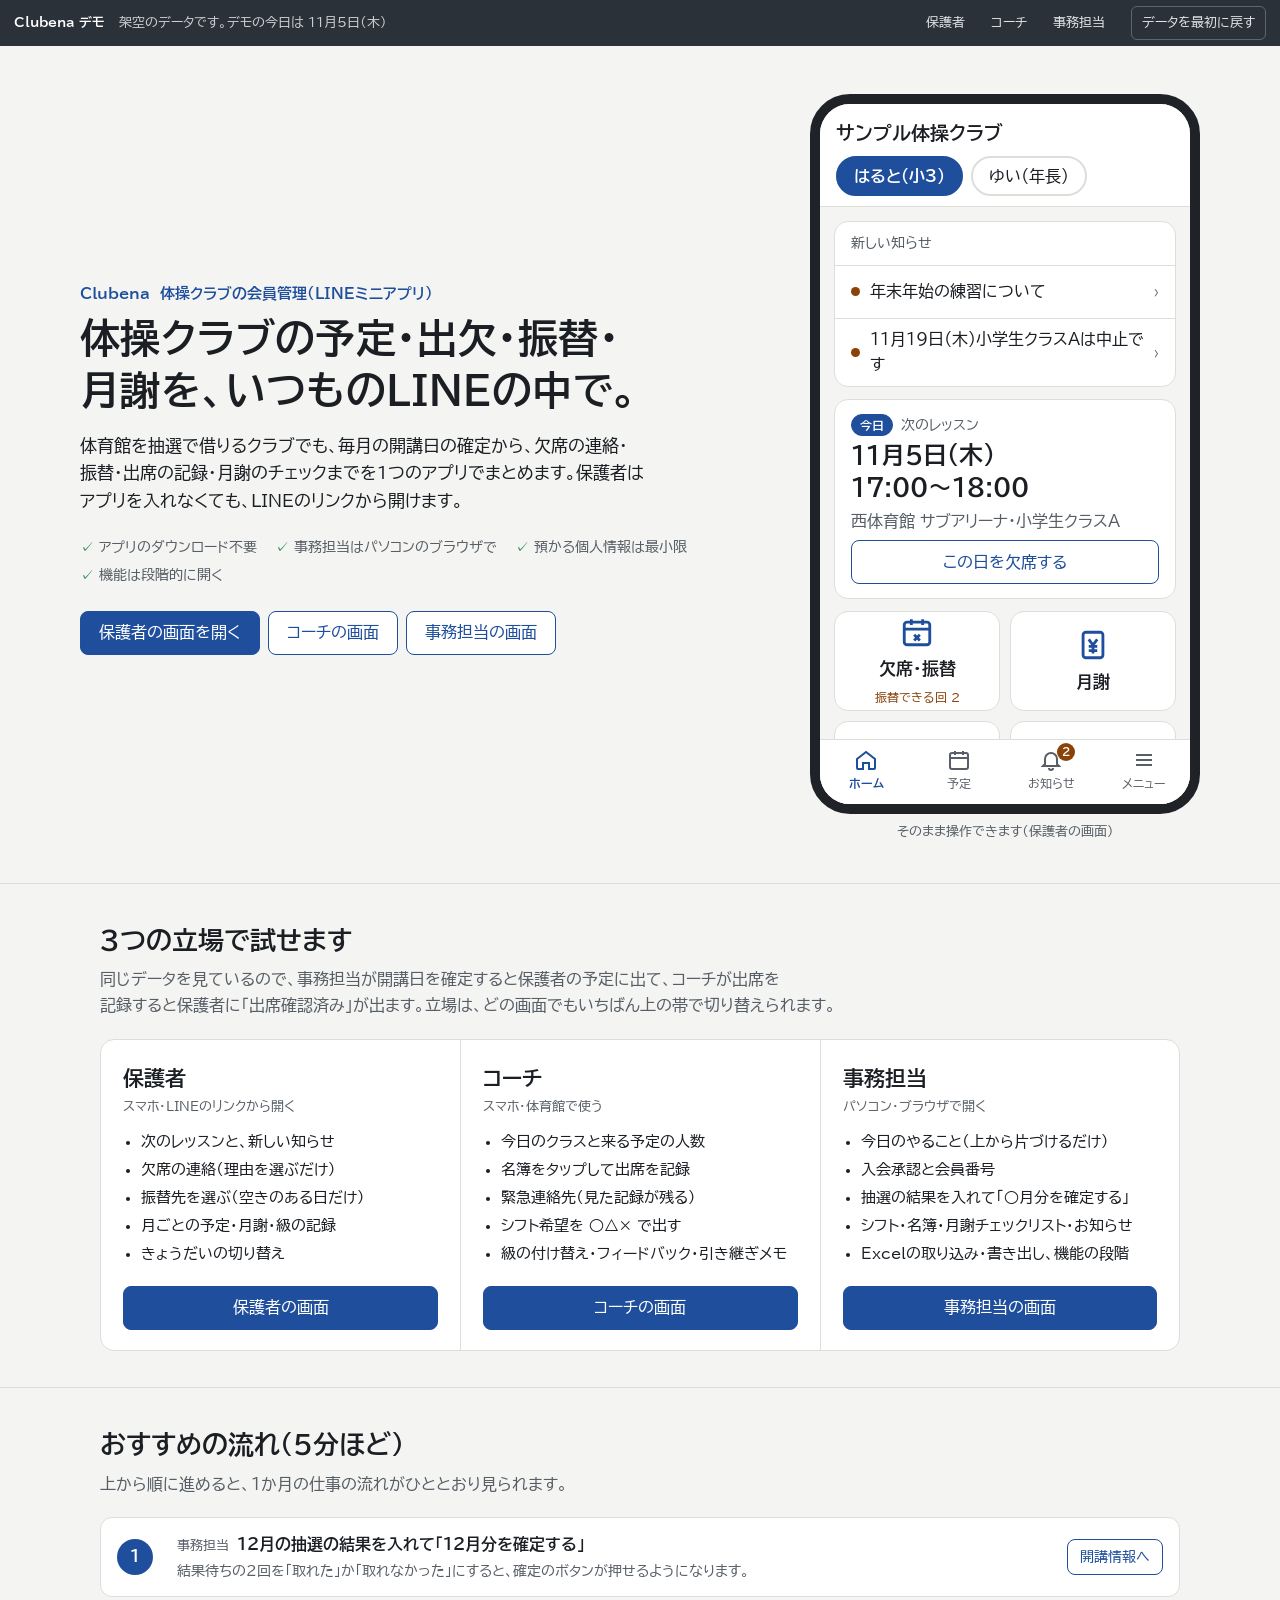
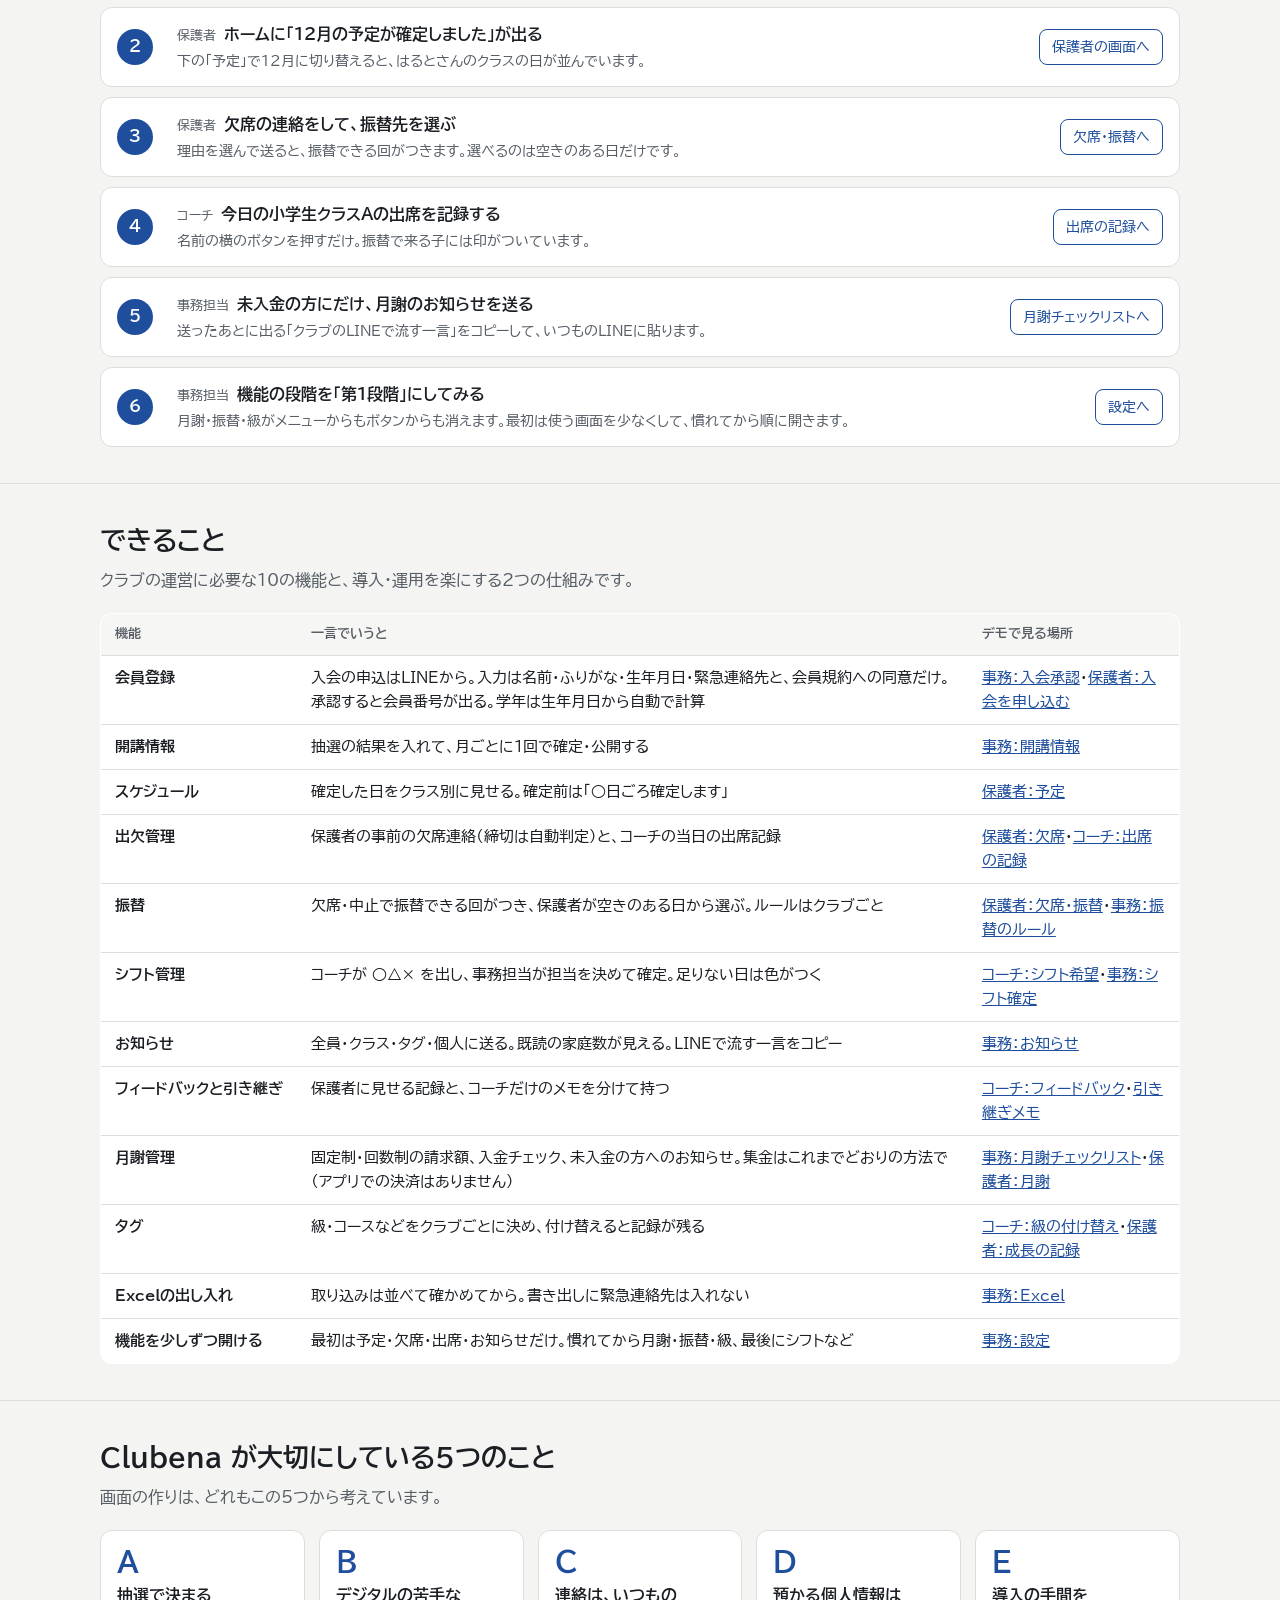
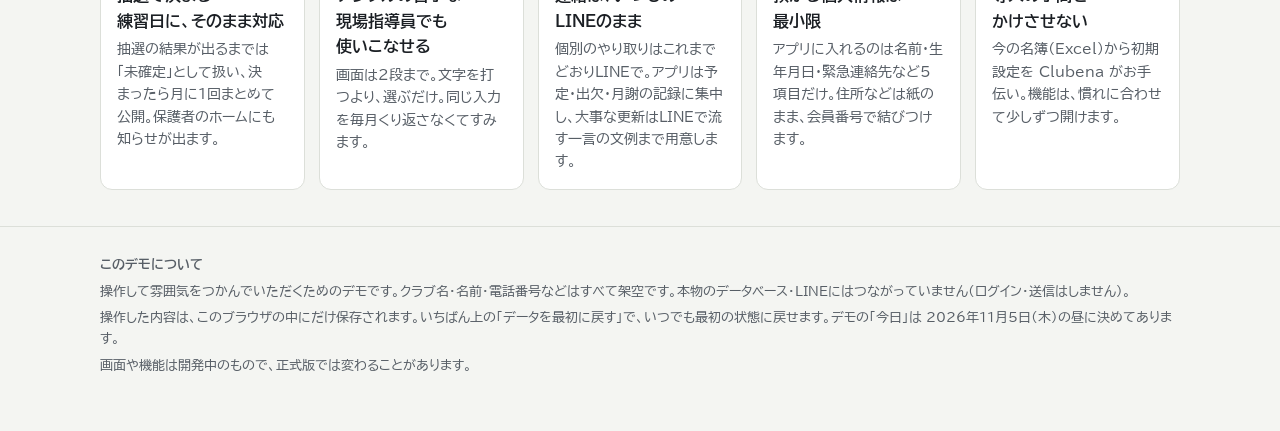
==== commit 30ea4734: "Add files via upload" ====
--- a/index.html
+++ b/index.html
@@ -4,7 +4,7 @@
 <meta charset="utf-8">
 <meta name="viewport" content="width=device-width, initial-scale=1">
 <title>Clubena デモ</title>
-<meta name="description" content="体操クラブ向け会員管理アプリ Clubena の操作できるモックアップ（社内共有用・架空のデータ）">
+<meta name="description" content="体操クラブ向け会員管理アプリ Clubena の、操作できるデモ（架空のデータ）">
 <meta name="robots" content="noindex">
 <link rel="preconnect" href="https://fonts.googleapis.com">
 <link rel="preconnect" href="https://fonts.gstatic.com" crossorigin>
@@ -23,7 +23,7 @@
     <ul class="i-facts">
       <li>アプリのダウンロード不要</li>
       <li>事務担当はパソコンのブラウザで</li>
-      <li>持つ個人情報は5項目だけ</li>
+      <li>預かる個人情報は最小限</li>
       <li>機能は段階的に開く</li>
     </ul>
     <div class="actions">
@@ -100,23 +100,23 @@
 
 <section class="i-sec" aria-labelledby="scope-h">
   <div class="i-wrap">
-    <h2 id="scope-h">v1でできること</h2>
-    <p class="i-sub">仕様書 v2.0 の10の機能と、導入・運用のための2つの仕組みです。</p>
+    <h2 id="scope-h">できること</h2>
+    <p class="i-sub">クラブの運営に必要な10の機能と、導入・運用を楽にする2つの仕組みです。</p>
     <table class="i-table">
       <thead><tr><th>機能</th><th>一言でいうと</th><th>デモで見る場所</th></tr></thead>
       <tbody>
-        <tr><td>会員登録</td><td>名前・ふりがな・生年月日・緊急連絡先・会員規約の同意だけ。承認すると会員番号が出る。学年は生年月日から毎回計算</td><td><a href="admin.html#/approvals">事務：入会承認</a>・<a href="parent.html#/apply">保護者：入会を申し込む</a></td></tr>
+        <tr><td>会員登録</td><td>入会の申込はLINEから。入力は名前・ふりがな・生年月日・緊急連絡先と、会員規約への同意だけ。承認すると会員番号が出る。学年は生年月日から自動で計算</td><td><a href="admin.html#/approvals">事務：入会承認</a>・<a href="parent.html#/apply">保護者：入会を申し込む</a></td></tr>
         <tr><td>開講情報</td><td>抽選の結果を入れて、月ごとに1回で確定・公開する</td><td><a href="admin.html#/sessions">事務：開講情報</a></td></tr>
         <tr><td>スケジュール</td><td>確定した日をクラス別に見せる。確定前は「○日ごろ確定します」</td><td><a href="parent.html#/schedule">保護者：予定</a></td></tr>
         <tr><td>出欠管理</td><td>保護者の事前の欠席連絡（締切は自動判定）と、コーチの当日の出席記録</td><td><a href="parent.html#/absence">保護者：欠席</a>・<a href="coach.html#/attend">コーチ：出席の記録</a></td></tr>
         <tr><td>振替</td><td>欠席・中止で振替できる回がつき、保護者が空きのある日から選ぶ。ルールはクラブごと</td><td><a href="parent.html#/absence">保護者：欠席・振替</a>・<a href="admin.html#/settings">事務：振替のルール</a></td></tr>
-        <tr><td>シフト管理</td><td>コーチが ○△× を出し、事務が担当を決めて確定。足りない日は色がつく</td><td><a href="coach.html#/wishes">コーチ：シフト希望</a>・<a href="admin.html#/shifts">事務：シフト確定</a></td></tr>
+        <tr><td>シフト管理</td><td>コーチが ○△× を出し、事務担当が担当を決めて確定。足りない日は色がつく</td><td><a href="coach.html#/wishes">コーチ：シフト希望</a>・<a href="admin.html#/shifts">事務：シフト確定</a></td></tr>
         <tr><td>お知らせ</td><td>全員・クラス・タグ・個人に送る。既読の家庭数が見える。LINEで流す一言をコピー</td><td><a href="admin.html#/notices">事務：お知らせ</a></td></tr>
         <tr><td>フィードバックと引き継ぎ</td><td>保護者に見せる記録と、コーチだけのメモを分けて持つ</td><td><a href="coach.html#/feedback">コーチ：フィードバック</a>・<a href="coach.html#/handover">引き継ぎメモ</a></td></tr>
-        <tr><td>月謝管理</td><td>固定制・回数制の請求額、入金チェック、未入金の方へのお知らせ。決済はしない</td><td><a href="admin.html#/fees">事務：月謝チェックリスト</a>・<a href="parent.html#/fees">保護者：月謝</a></td></tr>
+        <tr><td>月謝管理</td><td>固定制・回数制の請求額、入金チェック、未入金の方へのお知らせ。集金はこれまでどおりの方法で（アプリでの決済はありません）</td><td><a href="admin.html#/fees">事務：月謝チェックリスト</a>・<a href="parent.html#/fees">保護者：月謝</a></td></tr>
         <tr><td>タグ</td><td>級・コースなどをクラブごとに決め、付け替えると記録が残る</td><td><a href="coach.html#/tags">コーチ：級の付け替え</a>・<a href="parent.html#/growth">保護者：成長の記録</a></td></tr>
         <tr><td>Excelの出し入れ</td><td>取り込みは並べて確かめてから。書き出しに緊急連絡先は入れない</td><td><a href="admin.html#/excel">事務：Excel</a></td></tr>
-        <tr><td>機能の段階的な解放</td><td>最初は予定・欠席・出席・お知らせだけ。慣れてから月謝・振替・級、最後にシフトなど</td><td><a href="admin.html#/settings">事務：設定</a></td></tr>
+        <tr><td>機能を少しずつ開ける</td><td>最初は予定・欠席・出席・お知らせだけ。慣れてから月謝・振替・級、最後にシフトなど</td><td><a href="admin.html#/settings">事務：設定</a></td></tr>
       </tbody>
     </table>
   </div>
@@ -124,14 +124,14 @@
 
 <section class="i-sec" aria-labelledby="principles-h">
   <div class="i-wrap">
-    <h2 id="principles-h">設計の5つの原則</h2>
-    <p class="i-sub">画面の作りは、どれもこの5つから決めています。</p>
+    <h2 id="principles-h">Clubena が大切にしている5つのこと</h2>
+    <p class="i-sub">画面の作りは、どれもこの5つから考えています。</p>
     <ul class="i-principles">
-      <li><span class="i-letter">A</span><b>開講日は事前に確定しない</b><p>抽選の結果が出るまで「未確定」。確定は月に1回、まとめて行う。</p></li>
-      <li><span class="i-letter">B</span><b>担当者のリテラシーが低い前提</b><p>階層は2段まで。入力より選択。同じ手入力を毎月させない。</p></li>
-      <li><span class="i-letter">C</span><b>LINEが常に横にある</b><p>アプリ内チャットは作らない。大事な更新は、いつものLINEで一言流す。</p></li>
-      <li><span class="i-letter">D</span><b>個人情報は最小限</b><p>システムには5項目だけ。住所などは紙で、会員番号で結びつける。</p></li>
-      <li><span class="i-letter">E</span><b>導入にクラブの手をかけない</b><p>初期設定は運営が代行。機能は段階的に開く。</p></li>
+      <li><span class="i-letter">A</span><b>抽選で決まる練習日に、そのまま対応</b><p>抽選の結果が出るまでは「未確定」として扱い、決まったら月に1回まとめて公開。保護者のホームにも知らせが出ます。</p></li>
+      <li><span class="i-letter">B</span><b>デジタルの苦手な現場指導員でも使いこなせる</b><p>画面は2段まで。文字を打つより、選ぶだけ。同じ入力を毎月くり返さなくてすみます。</p></li>
+      <li><span class="i-letter">C</span><b>連絡は、いつものLINEのまま</b><p>個別のやり取りはこれまでどおりLINEで。アプリは予定・出欠・月謝の記録に集中し、大事な更新はLINEで流す一言の文例まで用意します。</p></li>
+      <li><span class="i-letter">D</span><b>預かる個人情報は最小限</b><p>アプリに入れるのは名前・生年月日・緊急連絡先など5項目だけ。住所などは紙のまま、会員番号で結びつけます。</p></li>
+      <li><span class="i-letter">E</span><b>導入の手間をかけさせない</b><p>今の名簿（Excel）から初期設定を Clubena がお手伝い。機能は、慣れに合わせて少しずつ開けます。</p></li>
     </ul>
   </div>
 </section>
@@ -139,9 +139,9 @@
 <footer class="i-foot">
   <div class="i-wrap">
     <p><b>このデモについて</b></p>
-    <p>社内共有用のモックアップです。名前・電話番号などはすべて架空です。本物のデータベース・LINEにはつながっていません（ログイン・送信はしません）。</p>
+    <p>操作して雰囲気をつかんでいただくためのデモです。クラブ名・名前・電話番号などはすべて架空です。本物のデータベース・LINEにはつながっていません（ログイン・送信はしません）。</p>
     <p>操作した内容は、このブラウザの中にだけ保存されます。いちばん上の「データを最初に戻す」で、いつでも最初の状態に戻せます。デモの「今日」は 2026年11月5日（木）の昼に決めてあります。</p>
-    <p>もとにした仕様：Clubena 機能仕様書 v2.0（2026-10-14）。実際のアプリは、この仕様にそって工程ごとに作っています。</p>
+    <p>画面や機能は開発中のもので、正式版では変わることがあります。</p>
   </div>
 </footer>
 
--- a/assets/demo.css
+++ b/assets/demo.css
@@ -640,7 +640,8 @@
 .i-principles { display: grid; grid-template-columns: repeat(5, minmax(0, 1fr)); gap: 14px; margin: 0; padding: 0; list-style: none; }
 .i-principles li { padding: 16px; background: var(--surface); border: 1px solid var(--line); border-radius: 12px; }
 .i-principles .i-letter { display: block; font-size: 28px; font-weight: bold; color: var(--accent); line-height: 1; margin-bottom: 8px; }
-.i-principles b { display: block; margin-bottom: 4px; }
+.i-principles b { display: block; margin-bottom: 4px; word-break: auto-phrase; text-wrap: balance; }
+.i-sub, .i-hero .i-lead { word-break: auto-phrase; }
 .i-principles p { margin: 0; font-size: 14px; color: var(--text-sub); }
 .i-foot { padding: 28px 0 48px; font-size: 13px; color: var(--text-sub); border-top: 1px solid var(--line); }
 .i-foot p { margin: 0 0 6px; }
